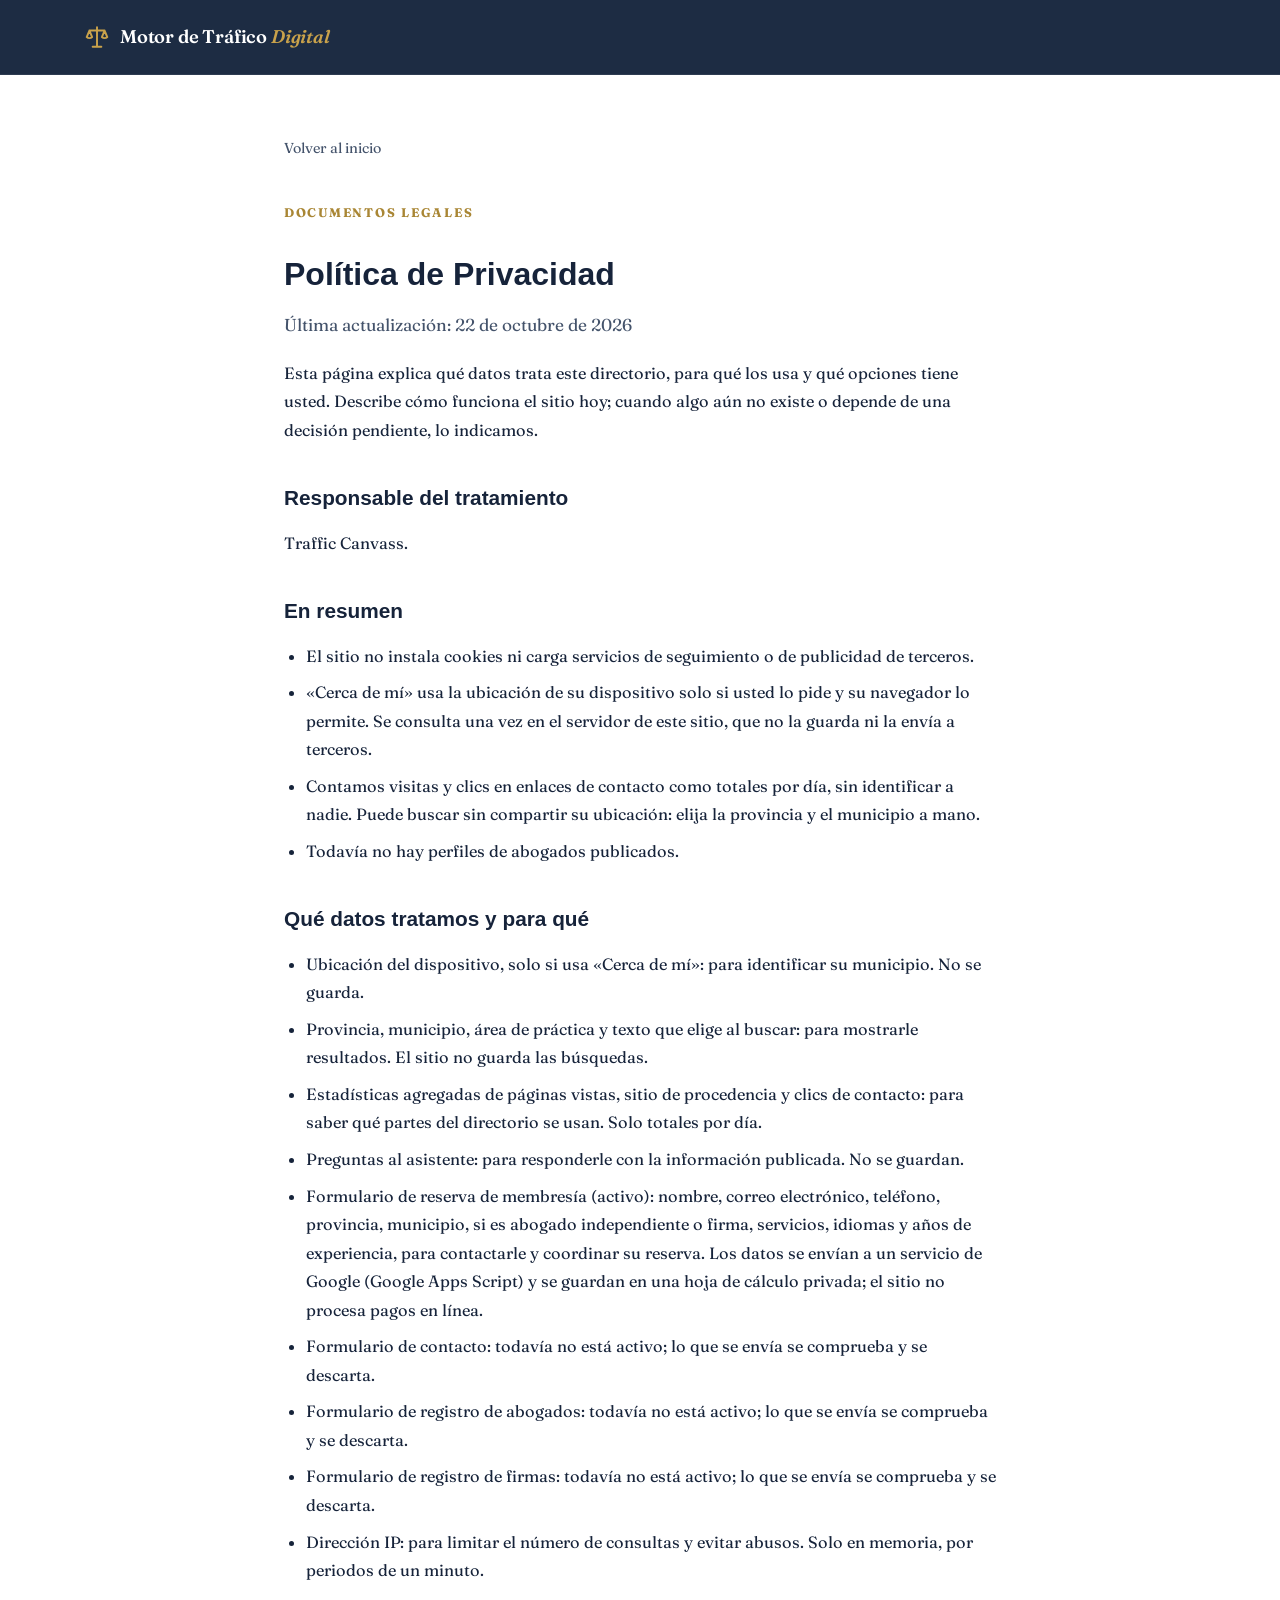
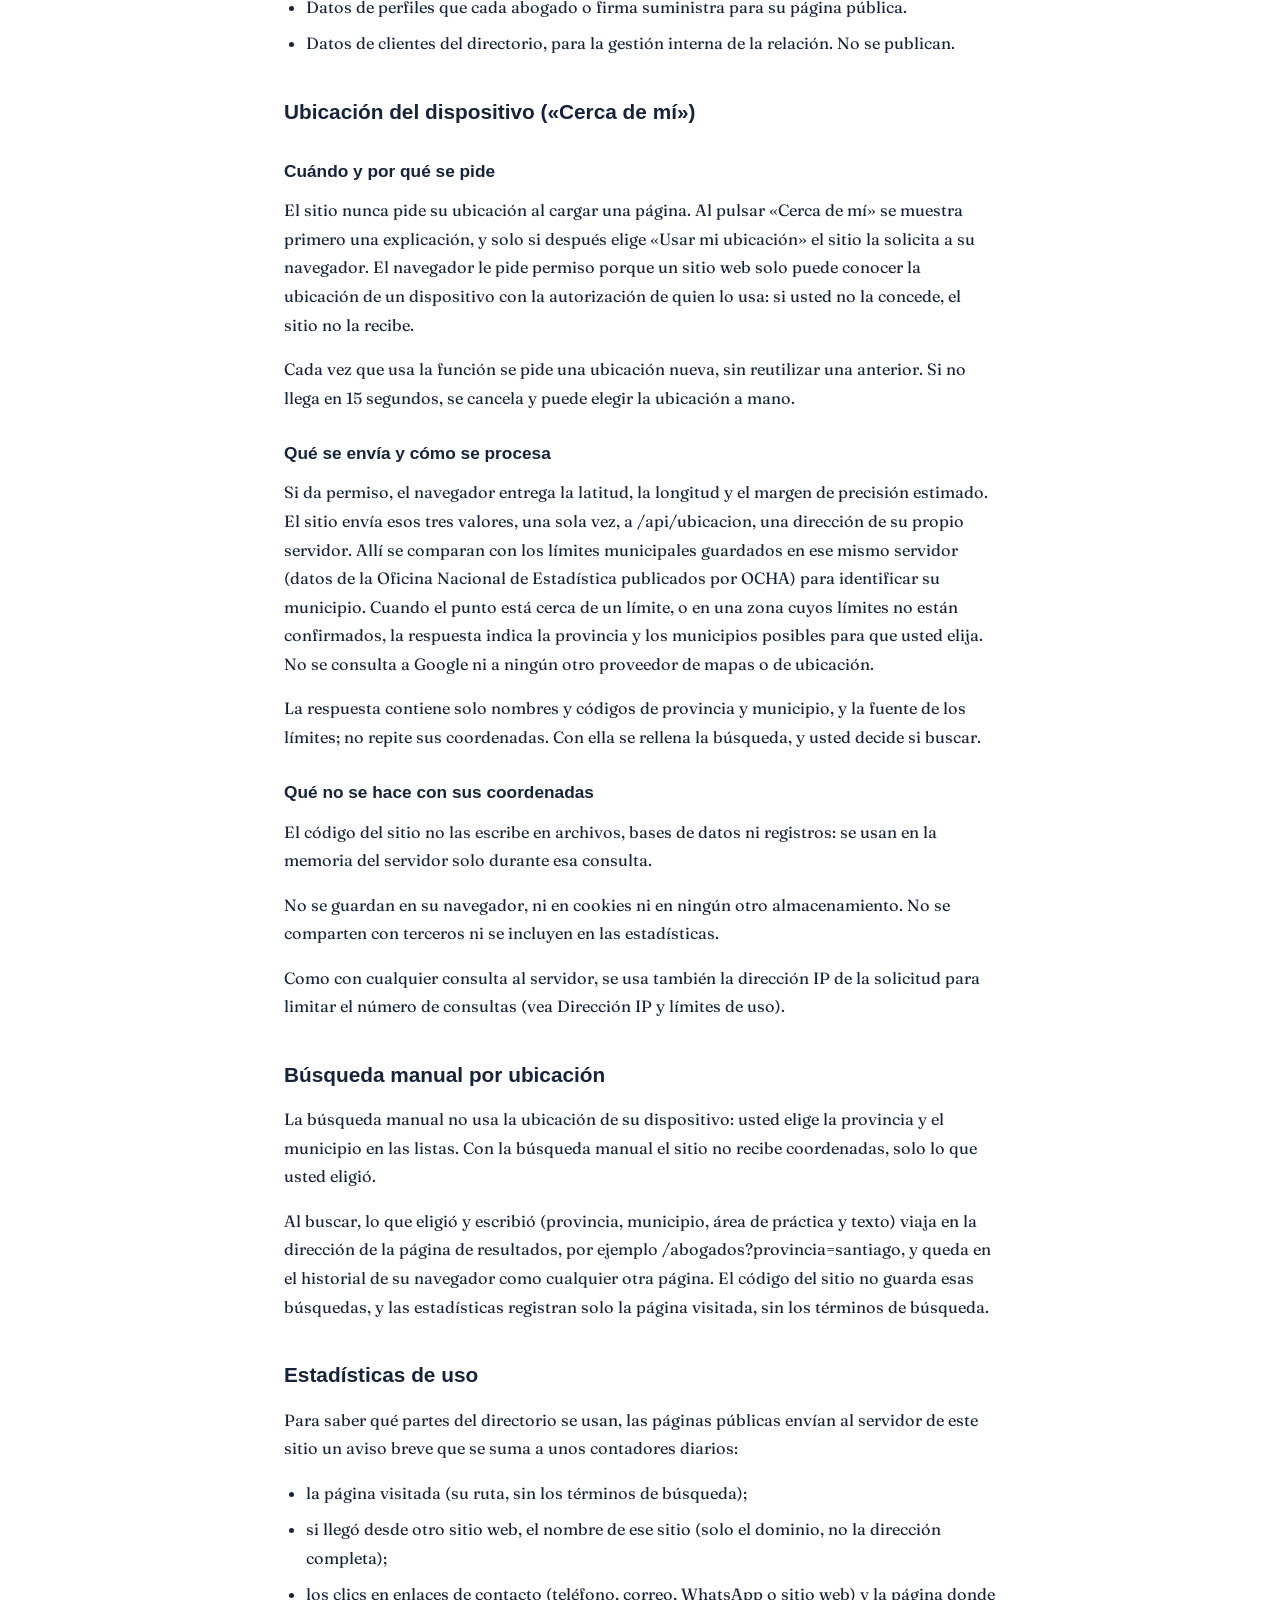
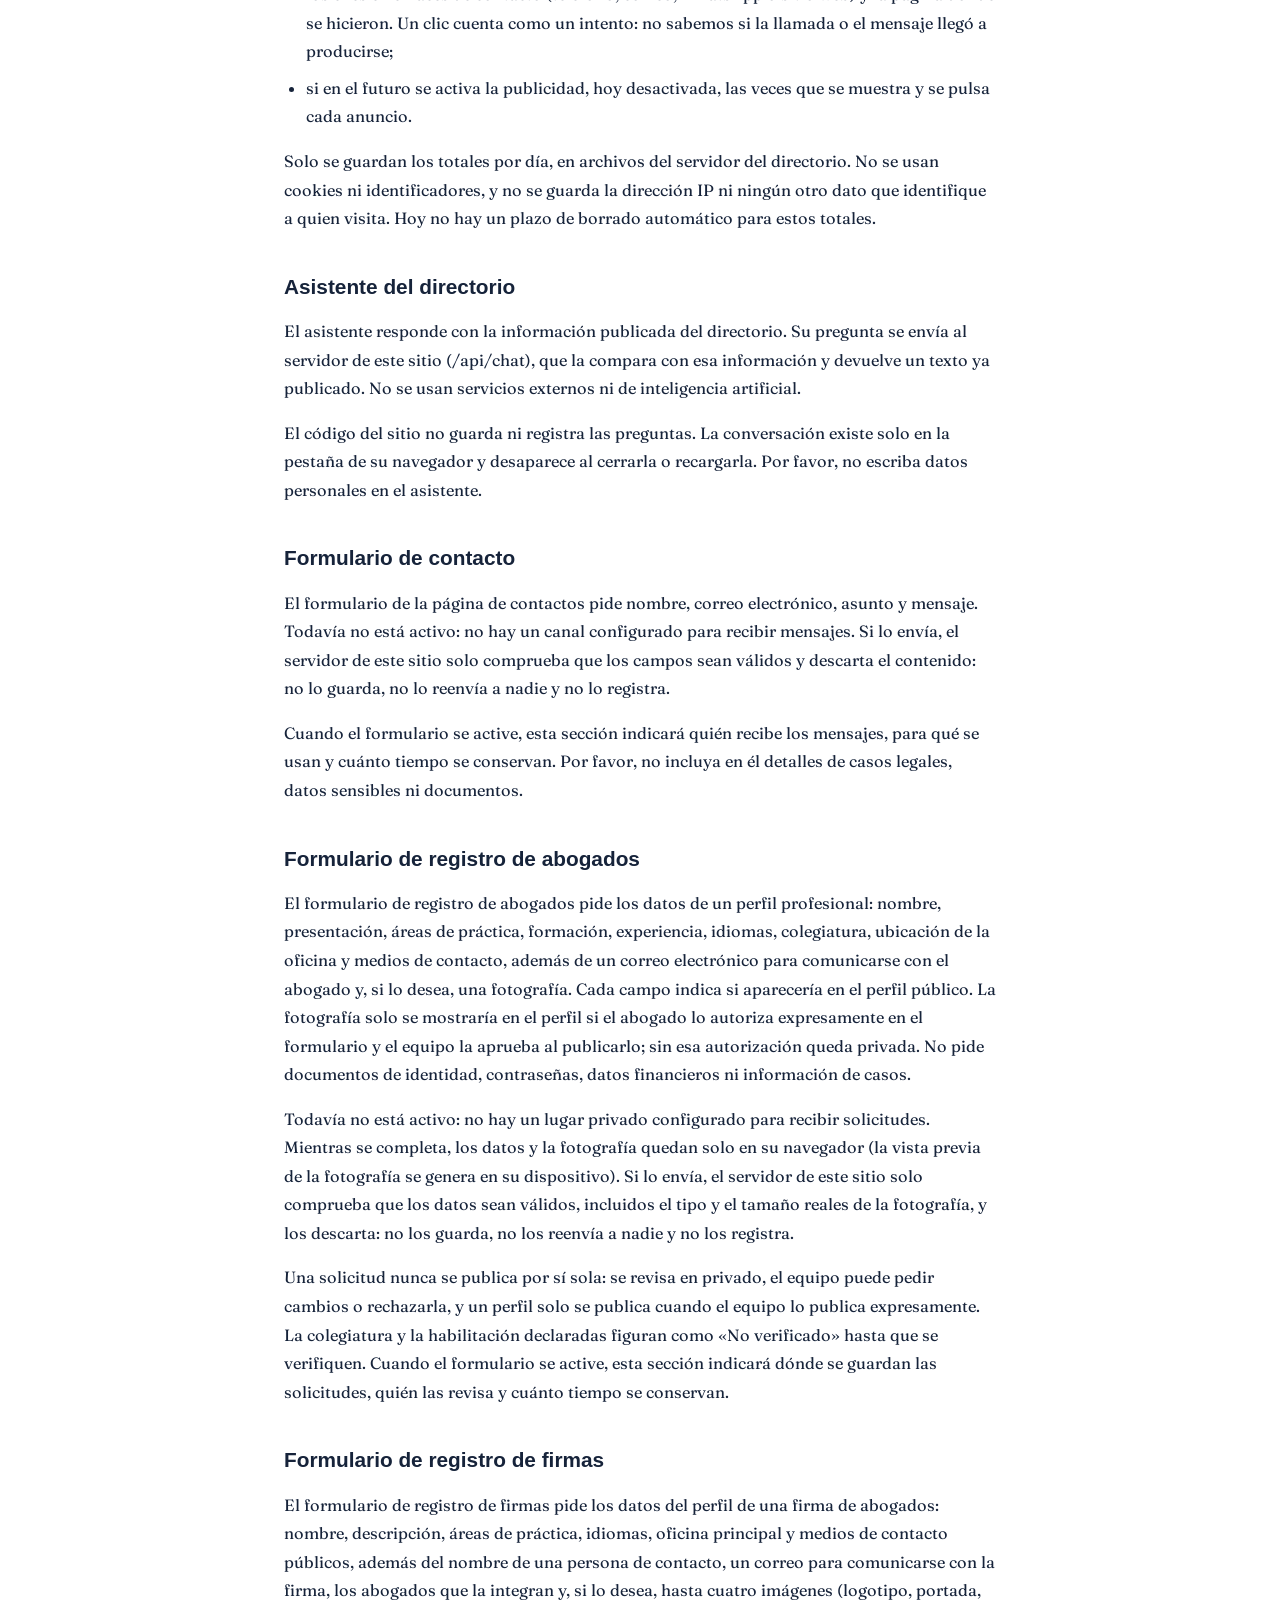
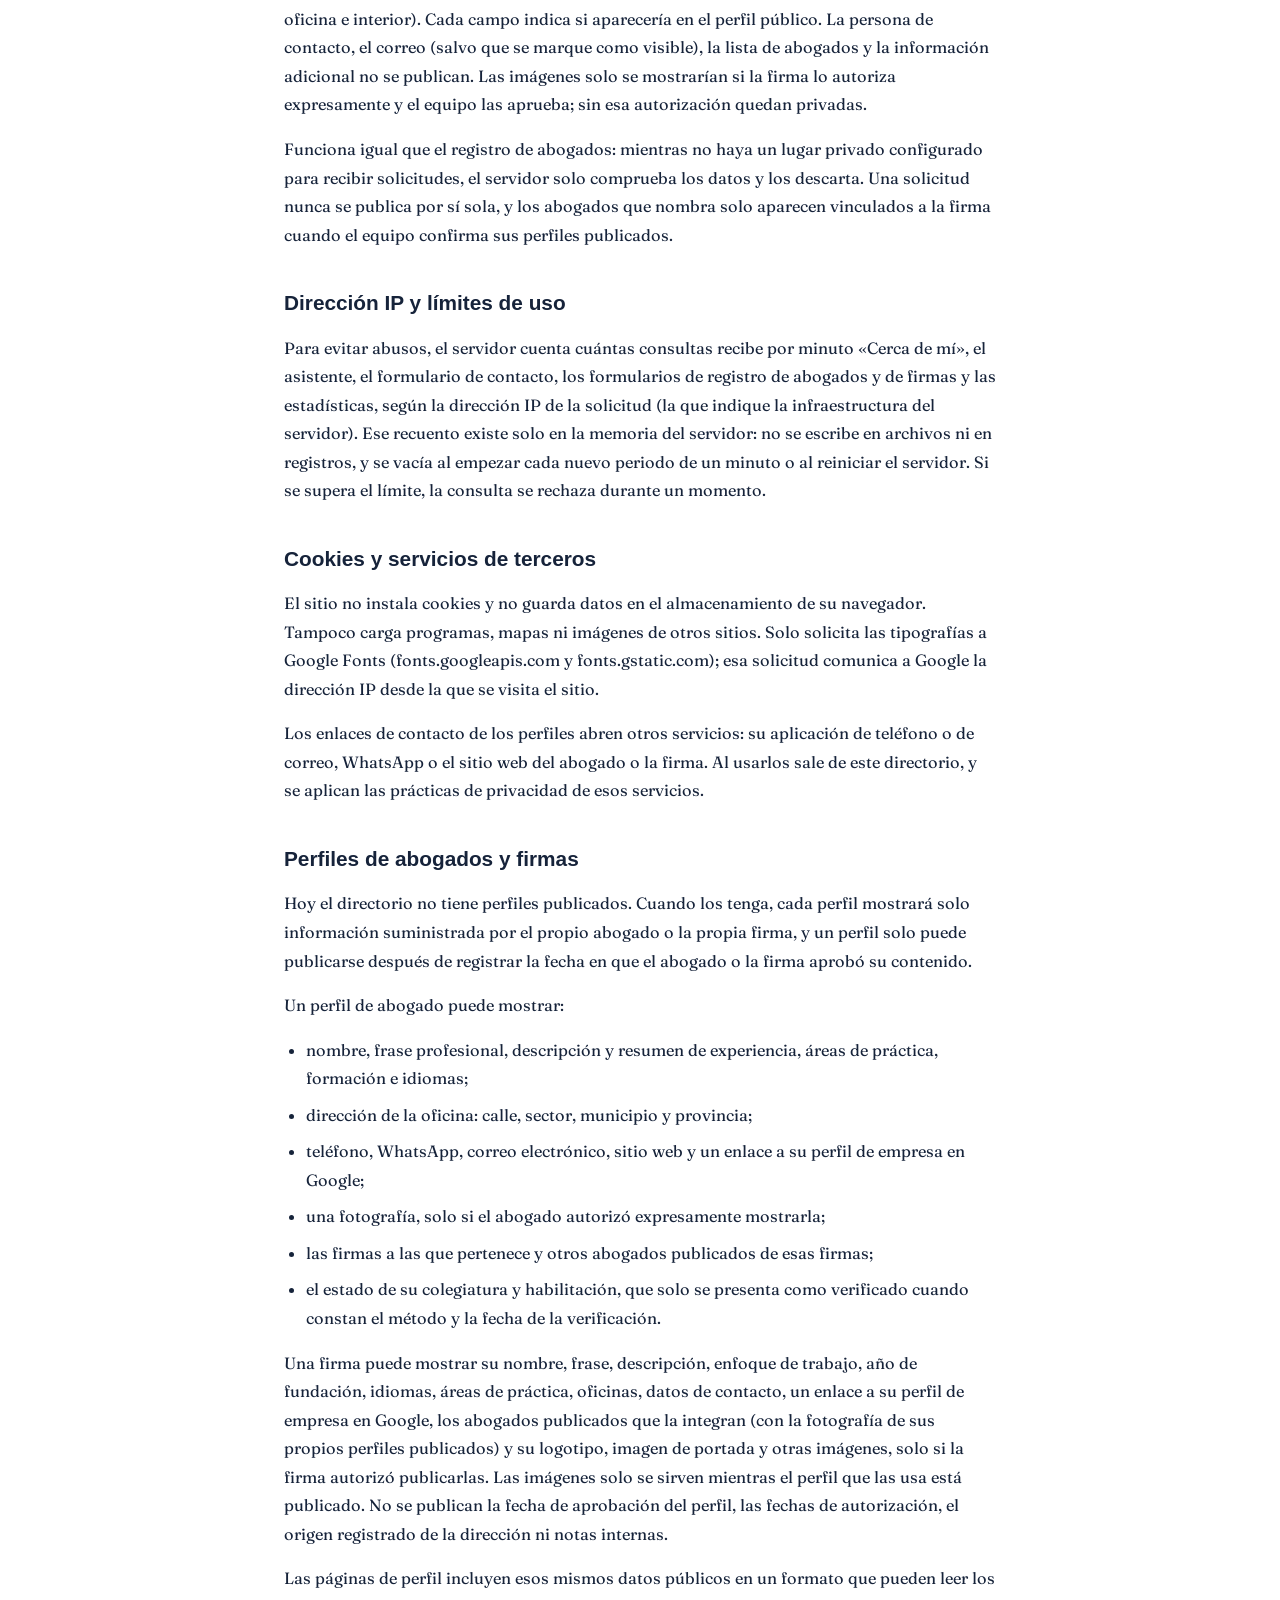
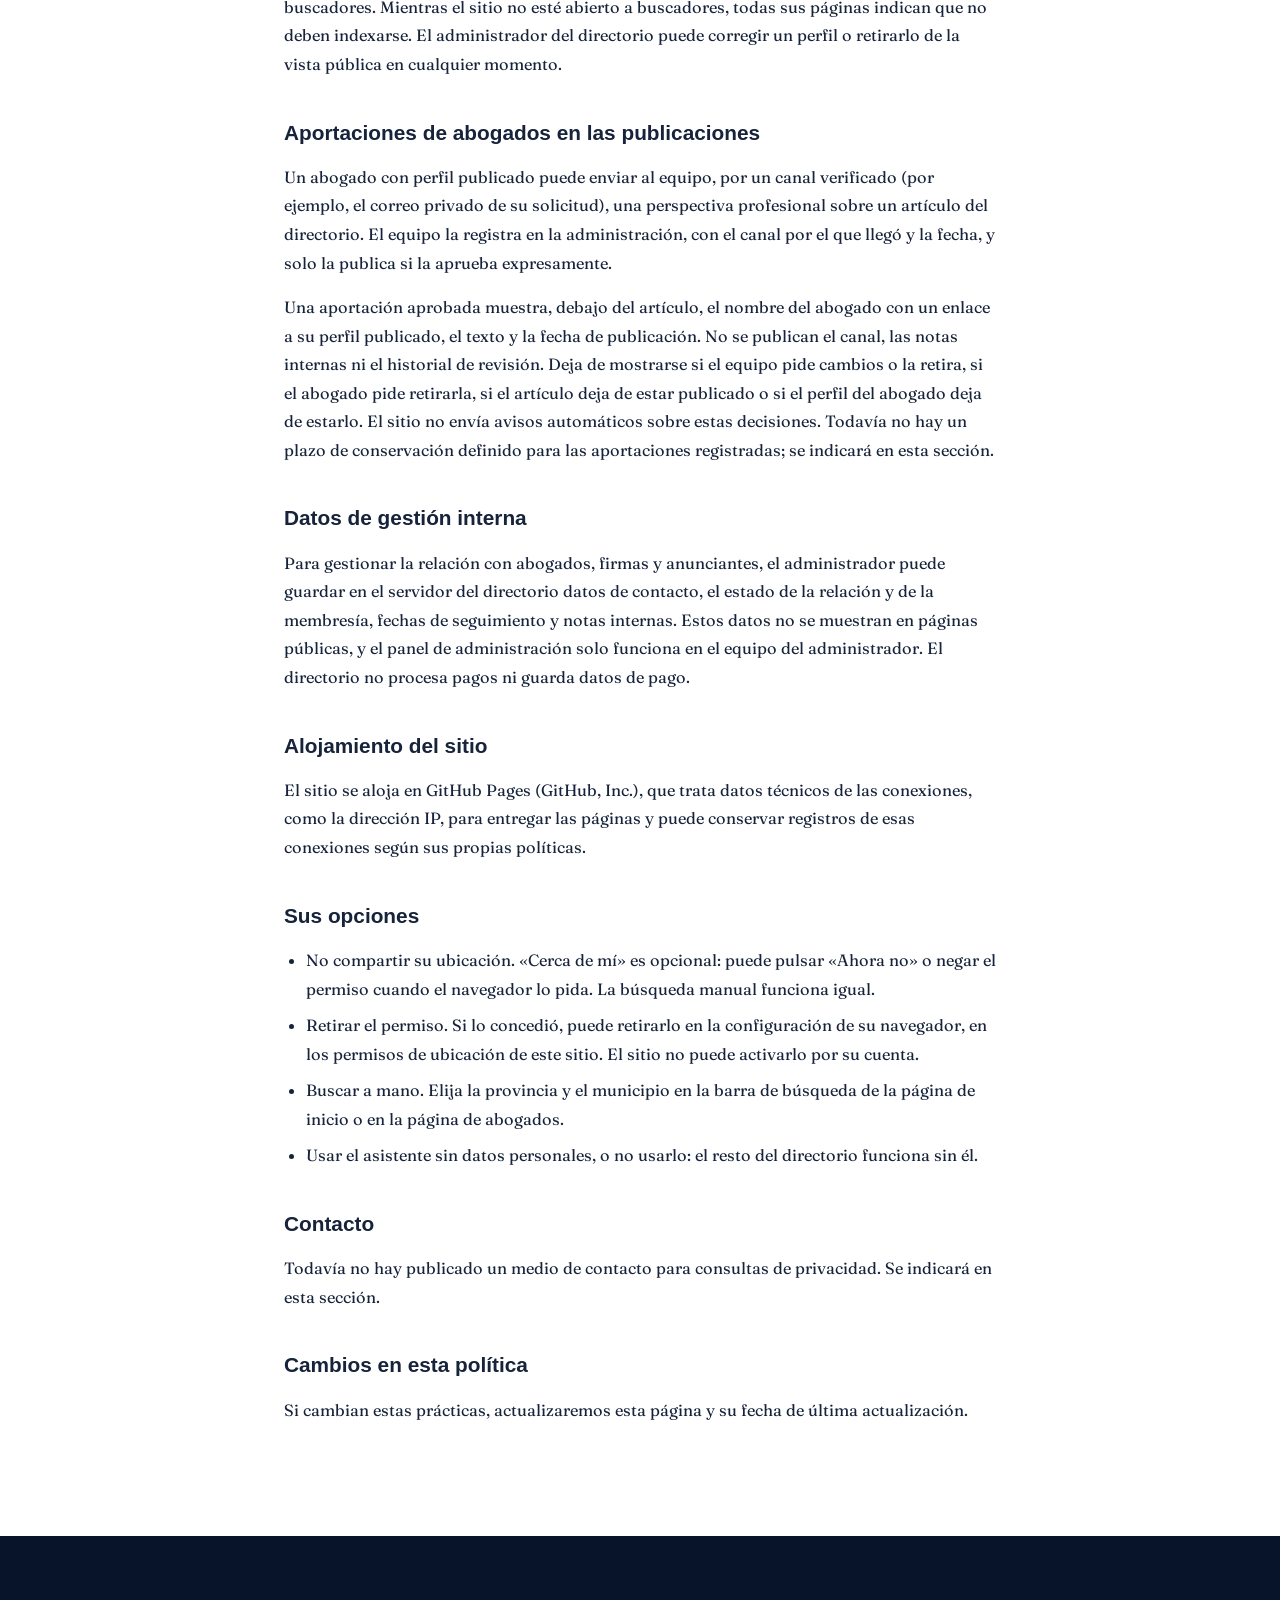
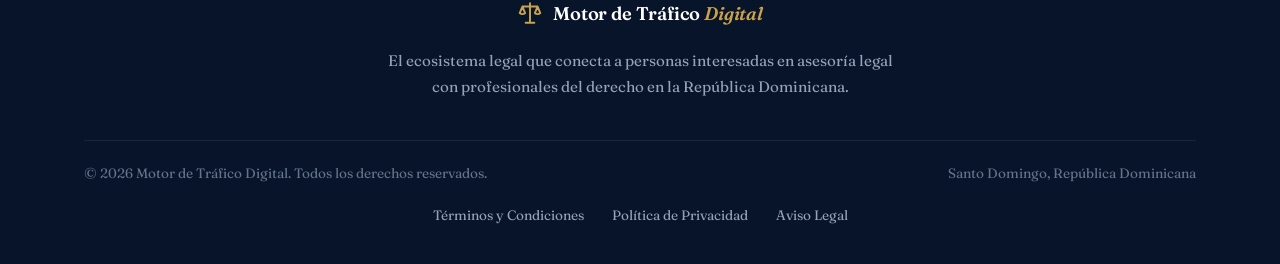
==== privacidad.html @ 6270f3a9 "Legal pages: full text of the three documents, with the claims that were false for this site correct" ====
<!doctype html>
<html lang="es">
  <head>
    <meta charset="UTF-8" />
    <meta name="viewport" content="width=device-width, initial-scale=1.0" />
    <meta
      name="description"
      content="Política de Privacidad del Directorio de Abogados, de la plataforma Motor de Tráfico Digital Legal: qué datos trata el sitio, para qué los usa y qué opciones tiene usted."
    />
    <link rel="preconnect" href="https://fonts.googleapis.com" />
    <link rel="preconnect" href="https://fonts.gstatic.com" crossorigin />
    <link
      href="https://fonts.googleapis.com/css2?family=Fraunces:ital,opsz,wght@0,9..144,400;0,9..144,500;0,9..144,600;0,9..144,700;1,9..144,400;1,9..144,700&family=Inter:wght@400;500;600;700;800&display=swap"
      rel="stylesheet"
    />
    <link rel="stylesheet" href="./assets/index-CUICVN3A.css" />
    <title>Política de Privacidad — Motor de Tráfico Digital</title>
  </head>
  <body>
    <header class="site-header">
      <div class="container header-inner">
        <a class="logo" href="./index.html">
          <svg
            viewBox="0 0 24 24"
            fill="none"
            stroke="currentColor"
            stroke-width="1.8"
            stroke-linecap="round"
            stroke-linejoin="round"
            class="logo-mark"
            aria-hidden="true"
          >
            <path d="M12 3v18M8 21h8M12 6H5m14 0h-7M5 6l-2.5 6a3.5 3.5 0 0 0 5 0L5 6Zm14 0-2.5 6a3.5 3.5 0 0 0 5 0L19 6Z" />
          </svg>
          <span>Motor de Tráfico <em>Digital</em></span>
        </a>
      </div>
    </header>

    <main class="legal-main">
      <div class="container legal-wrap">
        <a class="legal-back" href="./index.html">Volver al inicio</a>
        <p class="eyebrow">Documentos legales</p>
        <h1 class="legal-title">Política de Privacidad</h1>
        <p class="legal-lead">Última actualización: 22 de octubre de 2026</p>

        <div class="legal-body">
          <p>
            Esta página explica qué datos trata este directorio, para qué los usa y qué opciones
            tiene usted. Describe cómo funciona el sitio hoy; cuando algo aún no existe o depende de
            una decisión pendiente, lo indicamos.
          </p>

          <h2>Responsable del tratamiento</h2>
          <p>Traffic Canvass.</p>

          <h2>En resumen</h2>
          <ul>
            <li>
              El sitio no instala cookies ni carga servicios de seguimiento o de publicidad de
              terceros.
            </li>
            <li>
              «Cerca de mí» usa la ubicación de su dispositivo solo si usted lo pide y su navegador
              lo permite. Se consulta una vez en el servidor de este sitio, que no la guarda ni la
              envía a terceros.
            </li>
            <li>
              Contamos visitas y clics en enlaces de contacto como totales por día, sin identificar
              a nadie. Puede buscar sin compartir su ubicación: elija la provincia y el municipio a
              mano.
            </li>
            <li>Todavía no hay perfiles de abogados publicados.</li>
          </ul>

          <h2>Qué datos tratamos y para qué</h2>
          <ul>
            <li>
              Ubicación del dispositivo, solo si usa «Cerca de mí»: para identificar su municipio.
              No se guarda.
            </li>
            <li>
              Provincia, municipio, área de práctica y texto que elige al buscar: para mostrarle
              resultados. El sitio no guarda las búsquedas.
            </li>
            <li>
              Estadísticas agregadas de páginas vistas, sitio de procedencia y clics de contacto:
              para saber qué partes del directorio se usan. Solo totales por día.
            </li>
            <li>
              Preguntas al asistente: para responderle con la información publicada. No se guardan.
            </li>
            <li>
              Formulario de reserva de membresía (activo): nombre, correo electrónico, teléfono,
              provincia, municipio, si es abogado independiente o firma, servicios, idiomas y años
              de experiencia, para contactarle y coordinar su reserva. Los datos se envían a un
              servicio de Google (Google Apps Script) y se guardan en una hoja de cálculo privada;
              el sitio no procesa pagos en línea.
            </li>
            <li>
              Formulario de contacto: todavía no está activo; lo que se envía se comprueba y se
              descarta.
            </li>
            <li>
              Formulario de registro de abogados: todavía no está activo; lo que se envía se
              comprueba y se descarta.
            </li>
            <li>
              Formulario de registro de firmas: todavía no está activo; lo que se envía se comprueba
              y se descarta.
            </li>
            <li>
              Dirección IP: para limitar el número de consultas y evitar abusos. Solo en memoria, por
              periodos de un minuto.
            </li>
            <li>
              Datos de perfiles que cada abogado o firma suministra para su página pública.
            </li>
            <li>
              Datos de clientes del directorio, para la gestión interna de la relación. No se
              publican.
            </li>
          </ul>

          <h2>Ubicación del dispositivo («Cerca de mí»)</h2>
          <h3>Cuándo y por qué se pide</h3>
          <p>
            El sitio nunca pide su ubicación al cargar una página. Al pulsar «Cerca de mí» se muestra
            primero una explicación, y solo si después elige «Usar mi ubicación» el sitio la solicita
            a su navegador. El navegador le pide permiso porque un sitio web solo puede conocer la
            ubicación de un dispositivo con la autorización de quien lo usa: si usted no la concede,
            el sitio no la recibe.
          </p>
          <p>
            Cada vez que usa la función se pide una ubicación nueva, sin reutilizar una anterior. Si
            no llega en 15 segundos, se cancela y puede elegir la ubicación a mano.
          </p>
          <h3>Qué se envía y cómo se procesa</h3>
          <p>
            Si da permiso, el navegador entrega la latitud, la longitud y el margen de precisión
            estimado. El sitio envía esos tres valores, una sola vez, a /api/ubicacion, una dirección
            de su propio servidor. Allí se comparan con los límites municipales guardados en ese
            mismo servidor (datos de la Oficina Nacional de Estadística publicados por OCHA) para
            identificar su municipio. Cuando el punto está cerca de un límite, o en una zona cuyos
            límites no están confirmados, la respuesta indica la provincia y los municipios posibles
            para que usted elija. No se consulta a Google ni a ningún otro proveedor de mapas o de
            ubicación.
          </p>
          <p>
            La respuesta contiene solo nombres y códigos de provincia y municipio, y la fuente de los
            límites; no repite sus coordenadas. Con ella se rellena la búsqueda, y usted decide si
            buscar.
          </p>
          <h3>Qué no se hace con sus coordenadas</h3>
          <p>
            El código del sitio no las escribe en archivos, bases de datos ni registros: se usan en
            la memoria del servidor solo durante esa consulta.
          </p>
          <p>
            No se guardan en su navegador, ni en cookies ni en ningún otro almacenamiento. No se
            comparten con terceros ni se incluyen en las estadísticas.
          </p>
          <p>
            Como con cualquier consulta al servidor, se usa también la dirección IP de la solicitud
            para limitar el número de consultas (vea Dirección IP y límites de uso).
          </p>

          <h2>Búsqueda manual por ubicación</h2>
          <p>
            La búsqueda manual no usa la ubicación de su dispositivo: usted elige la provincia y el
            municipio en las listas. Con la búsqueda manual el sitio no recibe coordenadas, solo lo
            que usted eligió.
          </p>
          <p>
            Al buscar, lo que eligió y escribió (provincia, municipio, área de práctica y texto)
            viaja en la dirección de la página de resultados, por ejemplo
            /abogados?provincia=santiago, y queda en el historial de su navegador como cualquier otra
            página. El código del sitio no guarda esas búsquedas, y las estadísticas registran solo
            la página visitada, sin los términos de búsqueda.
          </p>

          <h2>Estadísticas de uso</h2>
          <p>
            Para saber qué partes del directorio se usan, las páginas públicas envían al servidor de
            este sitio un aviso breve que se suma a unos contadores diarios:
          </p>
          <ul>
            <li>la página visitada (su ruta, sin los términos de búsqueda);</li>
            <li>
              si llegó desde otro sitio web, el nombre de ese sitio (solo el dominio, no la
              dirección completa);
            </li>
            <li>
              los clics en enlaces de contacto (teléfono, correo, WhatsApp o sitio web) y la página
              donde se hicieron. Un clic cuenta como un intento: no sabemos si la llamada o el
              mensaje llegó a producirse;
            </li>
            <li>
              si en el futuro se activa la publicidad, hoy desactivada, las veces que se muestra y se
              pulsa cada anuncio.
            </li>
          </ul>
          <p>
            Solo se guardan los totales por día, en archivos del servidor del directorio. No se usan
            cookies ni identificadores, y no se guarda la dirección IP ni ningún otro dato que
            identifique a quien visita. Hoy no hay un plazo de borrado automático para estos totales.
          </p>

          <h2>Asistente del directorio</h2>
          <p>
            El asistente responde con la información publicada del directorio. Su pregunta se envía
            al servidor de este sitio (/api/chat), que la compara con esa información y devuelve un
            texto ya publicado. No se usan servicios externos ni de inteligencia artificial.
          </p>
          <p>
            El código del sitio no guarda ni registra las preguntas. La conversación existe solo en
            la pestaña de su navegador y desaparece al cerrarla o recargarla. Por favor, no escriba
            datos personales en el asistente.
          </p>

          <h2>Formulario de contacto</h2>
          <p>
            El formulario de la página de contactos pide nombre, correo electrónico, asunto y
            mensaje. Todavía no está activo: no hay un canal configurado para recibir mensajes. Si lo
            envía, el servidor de este sitio solo comprueba que los campos sean válidos y descarta el
            contenido: no lo guarda, no lo reenvía a nadie y no lo registra.
          </p>
          <p>
            Cuando el formulario se active, esta sección indicará quién recibe los mensajes, para qué
            se usan y cuánto tiempo se conservan. Por favor, no incluya en él detalles de casos
            legales, datos sensibles ni documentos.
          </p>

          <h2>Formulario de registro de abogados</h2>
          <p>
            El formulario de registro de abogados pide los datos de un perfil profesional: nombre,
            presentación, áreas de práctica, formación, experiencia, idiomas, colegiatura, ubicación
            de la oficina y medios de contacto, además de un correo electrónico para comunicarse con
            el abogado y, si lo desea, una fotografía. Cada campo indica si aparecería en el perfil
            público. La fotografía solo se mostraría en el perfil si el abogado lo autoriza
            expresamente en el formulario y el equipo la aprueba al publicarlo; sin esa autorización
            queda privada. No pide documentos de identidad, contraseñas, datos financieros ni
            información de casos.
          </p>
          <p>
            Todavía no está activo: no hay un lugar privado configurado para recibir solicitudes.
            Mientras se completa, los datos y la fotografía quedan solo en su navegador (la vista
            previa de la fotografía se genera en su dispositivo). Si lo envía, el servidor de este
            sitio solo comprueba que los datos sean válidos, incluidos el tipo y el tamaño reales de
            la fotografía, y los descarta: no los guarda, no los reenvía a nadie y no los registra.
          </p>
          <p>
            Una solicitud nunca se publica por sí sola: se revisa en privado, el equipo puede pedir
            cambios o rechazarla, y un perfil solo se publica cuando el equipo lo publica
            expresamente. La colegiatura y la habilitación declaradas figuran como «No verificado»
            hasta que se verifiquen. Cuando el formulario se active, esta sección indicará dónde se
            guardan las solicitudes, quién las revisa y cuánto tiempo se conservan.
          </p>

          <h2>Formulario de registro de firmas</h2>
          <p>
            El formulario de registro de firmas pide los datos del perfil de una firma de abogados:
            nombre, descripción, áreas de práctica, idiomas, oficina principal y medios de contacto
            públicos, además del nombre de una persona de contacto, un correo para comunicarse con la
            firma, los abogados que la integran y, si lo desea, hasta cuatro imágenes (logotipo,
            portada, oficina e interior). Cada campo indica si aparecería en el perfil público. La
            persona de contacto, el correo (salvo que se marque como visible), la lista de abogados y
            la información adicional no se publican. Las imágenes solo se mostrarían si la firma lo
            autoriza expresamente y el equipo las aprueba; sin esa autorización quedan privadas.
          </p>
          <p>
            Funciona igual que el registro de abogados: mientras no haya un lugar privado configurado
            para recibir solicitudes, el servidor solo comprueba los datos y los descarta. Una
            solicitud nunca se publica por sí sola, y los abogados que nombra solo aparecen
            vinculados a la firma cuando el equipo confirma sus perfiles publicados.
          </p>

          <h2>Dirección IP y límites de uso</h2>
          <p>
            Para evitar abusos, el servidor cuenta cuántas consultas recibe por minuto «Cerca de mí»,
            el asistente, el formulario de contacto, los formularios de registro de abogados y de
            firmas y las estadísticas, según la dirección IP de la solicitud (la que indique la
            infraestructura del servidor). Ese recuento existe solo en la memoria del servidor: no se
            escribe en archivos ni en registros, y se vacía al empezar cada nuevo periodo de un
            minuto o al reiniciar el servidor. Si se supera el límite, la consulta se rechaza durante
            un momento.
          </p>

          <h2>Cookies y servicios de terceros</h2>
          <p>
            El sitio no instala cookies y no guarda datos en el almacenamiento de su navegador.
            Tampoco carga programas, mapas ni imágenes de otros sitios. Solo solicita las tipografías
            a Google Fonts (fonts.googleapis.com y fonts.gstatic.com); esa solicitud comunica a
            Google la dirección IP desde la que se visita el sitio.
          </p>
          <p>
            Los enlaces de contacto de los perfiles abren otros servicios: su aplicación de teléfono
            o de correo, WhatsApp o el sitio web del abogado o la firma. Al usarlos sale de este
            directorio, y se aplican las prácticas de privacidad de esos servicios.
          </p>

          <h2>Perfiles de abogados y firmas</h2>
          <p>
            Hoy el directorio no tiene perfiles publicados. Cuando los tenga, cada perfil mostrará
            solo información suministrada por el propio abogado o la propia firma, y un perfil solo
            puede publicarse después de registrar la fecha en que el abogado o la firma aprobó su
            contenido.
          </p>
          <p>Un perfil de abogado puede mostrar:</p>
          <ul>
            <li>
              nombre, frase profesional, descripción y resumen de experiencia, áreas de práctica,
              formación e idiomas;
            </li>
            <li>dirección de la oficina: calle, sector, municipio y provincia;</li>
            <li>
              teléfono, WhatsApp, correo electrónico, sitio web y un enlace a su perfil de empresa en
              Google;
            </li>
            <li>una fotografía, solo si el abogado autorizó expresamente mostrarla;</li>
            <li>las firmas a las que pertenece y otros abogados publicados de esas firmas;</li>
            <li>
              el estado de su colegiatura y habilitación, que solo se presenta como verificado cuando
              constan el método y la fecha de la verificación.
            </li>
          </ul>
          <p>
            Una firma puede mostrar su nombre, frase, descripción, enfoque de trabajo, año de
            fundación, idiomas, áreas de práctica, oficinas, datos de contacto, un enlace a su perfil
            de empresa en Google, los abogados publicados que la integran (con la fotografía de sus
            propios perfiles publicados) y su logotipo, imagen de portada y otras imágenes, solo si
            la firma autorizó publicarlas. Las imágenes solo se sirven mientras el perfil que las usa
            está publicado. No se publican la fecha de aprobación del perfil, las fechas de
            autorización, el origen registrado de la dirección ni notas internas.
          </p>
          <p>
            Las páginas de perfil incluyen esos mismos datos públicos en un formato que pueden leer
            los buscadores. Mientras el sitio no esté abierto a buscadores, todas sus páginas indican
            que no deben indexarse. El administrador del directorio puede corregir un perfil o
            retirarlo de la vista pública en cualquier momento.
          </p>

          <h2>Aportaciones de abogados en las publicaciones</h2>
          <p>
            Un abogado con perfil publicado puede enviar al equipo, por un canal verificado (por
            ejemplo, el correo privado de su solicitud), una perspectiva profesional sobre un
            artículo del directorio. El equipo la registra en la administración, con el canal por el
            que llegó y la fecha, y solo la publica si la aprueba expresamente.
          </p>
          <p>
            Una aportación aprobada muestra, debajo del artículo, el nombre del abogado con un enlace
            a su perfil publicado, el texto y la fecha de publicación. No se publican el canal, las
            notas internas ni el historial de revisión. Deja de mostrarse si el equipo pide cambios o
            la retira, si el abogado pide retirarla, si el artículo deja de estar publicado o si el
            perfil del abogado deja de estarlo. El sitio no envía avisos automáticos sobre estas
            decisiones. Todavía no hay un plazo de conservación definido para las aportaciones
            registradas; se indicará en esta sección.
          </p>

          <h2>Datos de gestión interna</h2>
          <p>
            Para gestionar la relación con abogados, firmas y anunciantes, el administrador puede
            guardar en el servidor del directorio datos de contacto, el estado de la relación y de la
            membresía, fechas de seguimiento y notas internas. Estos datos no se muestran en páginas
            públicas, y el panel de administración solo funciona en el equipo del administrador. El
            directorio no procesa pagos ni guarda datos de pago.
          </p>

          <h2>Alojamiento del sitio</h2>
          <p>
            El sitio se aloja en GitHub Pages (GitHub, Inc.), que trata datos técnicos de las
            conexiones, como la dirección IP, para entregar las páginas y puede conservar registros
            de esas conexiones según sus propias políticas.
          </p>

          <h2>Sus opciones</h2>
          <ul>
            <li>
              No compartir su ubicación. «Cerca de mí» es opcional: puede pulsar «Ahora no» o negar
              el permiso cuando el navegador lo pida. La búsqueda manual funciona igual.
            </li>
            <li>
              Retirar el permiso. Si lo concedió, puede retirarlo en la configuración de su navegador,
              en los permisos de ubicación de este sitio. El sitio no puede activarlo por su cuenta.
            </li>
            <li>
              Buscar a mano. Elija la provincia y el municipio en la barra de búsqueda de la página de
              inicio o en la página de abogados.
            </li>
            <li>
              Usar el asistente sin datos personales, o no usarlo: el resto del directorio funciona
              sin él.
            </li>
          </ul>

          <h2>Contacto</h2>
          <p>
            Todavía no hay publicado un medio de contacto para consultas de privacidad. Se indicará
            en esta sección.
          </p>

          <h2>Cambios en esta política</h2>
          <p>
            Si cambian estas prácticas, actualizaremos esta página y su fecha de última
            actualización.
          </p>
        </div>
      </div>
    </main>

    <footer class="site-footer">
      <div class="container footer-inner">
        <a class="logo logo-light" href="./index.html">
          <svg
            viewBox="0 0 24 24"
            fill="none"
            stroke="currentColor"
            stroke-width="1.8"
            stroke-linecap="round"
            stroke-linejoin="round"
            class="logo-mark"
            aria-hidden="true"
          >
            <path d="M12 3v18M8 21h8M12 6H5m14 0h-7M5 6l-2.5 6a3.5 3.5 0 0 0 5 0L5 6Zm14 0-2.5 6a3.5 3.5 0 0 0 5 0L19 6Z" />
          </svg>
          <span>Motor de Tráfico <em>Digital</em></span>
        </a>
        <p class="footer-copy">
          El ecosistema legal que conecta a personas interesadas en asesoría legal con
          profesionales del derecho en la República&nbsp;Dominicana.
        </p>
        <div class="footer-bottom">
          <span>© 2026 Motor de Tráfico Digital. Todos los derechos reservados.</span>
          <span>Santo Domingo, República Dominicana</span>
        </div>
        <nav class="footer-legal" aria-label="Documentos legales">
          <a href="./terminos.html">Términos y Condiciones</a>
          <a href="./privacidad.html">Política de Privacidad</a>
          <a href="./aviso-legal.html">Aviso Legal</a>
        </nav>
      </div>
    </footer>
  </body>
</html>
---- assets/index-CUICVN3A.css ----
:root{--navy: #0a1b33;--navy-2: #0f2747;--navy-3: #16345c;--gold: #c9a24b;--gold-dark: #a98634;--gold-soft: #f3e7c9;--cream: #faf7f1;--ink: #16233a;--slate: #44536b;--muted: #6b7a92;--line: #e5e1d8;--white: #ffffff;--danger: #c0392b;--radius: 14px;--shadow-sm: 0 1px 3px rgba(10, 27, 51, .08);--shadow-md: 0 10px 30px rgba(10, 27, 51, .12);--shadow-lg: 0 24px 60px rgba(10, 27, 51, .28);--font-body: "Inter", system-ui, sans-serif;--font-head: "Fraunces", Georgia, serif}*{box-sizing:border-box}body{margin:0;font-family:var(--font-body);color:var(--ink);background:var(--white);-webkit-font-smoothing:antialiased}img{display:block;max-width:100%}a{color:inherit;text-decoration:none}.container{max-width:1160px;margin:0 auto;padding:0 24px}.w-4{width:1rem;height:1rem}.w-5{width:1.25rem;height:1.25rem}.w-6{width:1.5rem;height:1.5rem}.w-7{width:1.75rem;height:1.75rem}.h-4{width:1rem;height:1rem}.h-5{width:1.25rem;height:1.25rem}.h-6{width:1.5rem;height:1.5rem}.h-7{width:1.75rem;height:1.75rem}.btn{display:inline-flex;align-items:center;justify-content:center;gap:8px;font-weight:700;font-size:.95rem;padding:13px 26px;border-radius:12px;border:none;cursor:pointer;transition:transform .15s ease,box-shadow .15s ease,background .15s ease,color .15s;white-space:nowrap;font-family:var(--font-body)}.btn-lg{padding:16px 32px;font-size:1.02rem}.btn-block{width:100%}.btn-gold{background:linear-gradient(135deg,#d9b35c 0%,var(--gold) 45%,var(--gold-dark) 100%);color:var(--navy);box-shadow:0 8px 20px #c9a24b66}.btn-gold:hover{transform:translateY(-2px);box-shadow:0 12px 28px #c9a24b8c}.btn-outline-light{background:transparent;color:#fff;border:1.5px solid rgba(255,255,255,.45)}.btn-outline-light:hover{border-color:#fff;background:#ffffff14}.btn-ghost-light{background:transparent;color:var(--gold-dark);border:1.5px solid var(--gold)}.btn-ghost-light:hover{background:#c9a24b1f}.site-header{position:sticky;top:0;z-index:50;background:#0a1b33eb;-webkit-backdrop-filter:blur(12px);backdrop-filter:blur(12px);border-bottom:1px solid rgba(255,255,255,.08)}.header-inner{display:flex;align-items:center;gap:32px;height:74px}.logo{display:inline-flex;align-items:center;gap:10px;font-family:var(--font-head);font-weight:600;font-size:1.15rem;letter-spacing:-.01em;color:#fff;line-height:1.15}.logo em{font-style:italic;color:var(--gold)}.logo-mark{width:26px;height:26px;color:var(--gold);flex-shrink:0}.main-nav{display:flex;gap:26px;margin-left:auto}.main-nav a{font-weight:500;font-size:.95rem;color:#ffffffbf;transition:color .15s}.main-nav a:hover{color:var(--gold)}.hero{position:relative;background:radial-gradient(ellipse 80% 60% at 70% 10%,rgba(201,162,75,.16),transparent 60%),linear-gradient(160deg,var(--navy) 0%,var(--navy-2) 55%,var(--navy-3) 100%);color:#fff;overflow:hidden}.hero-glow{position:absolute;top:0;right:0;bottom:0;left:0;background-image:linear-gradient(rgba(255,255,255,.035) 1px,transparent 1px),linear-gradient(90deg,rgba(255,255,255,.035) 1px,transparent 1px);background-size:56px 56px;mask-image:radial-gradient(ellipse 70% 70% at 50% 30%,#000 30%,transparent 75%);-webkit-mask-image:radial-gradient(ellipse 70% 70% at 50% 30%,#000 30%,transparent 75%);pointer-events:none}.hero-content{position:relative;padding:110px 24px 120px;max-width:900px;margin:0 auto;text-align:center}.hero-eyebrow{display:inline-flex;align-items:center;gap:10px;font-size:.82rem;font-weight:600;letter-spacing:.1em;text-transform:uppercase;padding:9px 18px;border-radius:999px;background:#c9a24b1f;border:1px solid rgba(201,162,75,.4);color:var(--gold-soft);margin-bottom:30px}.pulse-dot{width:8px;height:8px;border-radius:50%;background:var(--gold);box-shadow:0 0 #c9a24b99;animation:pulse 2s infinite}@keyframes pulse{0%{box-shadow:0 0 #c9a24b8c}70%{box-shadow:0 0 0 10px #c9a24b00}to{box-shadow:0 0 #c9a24b00}}.hero h1{font-family:Helvetica Neue,Helvetica,Arial,sans-serif;font-size:clamp(1.7rem,3.4vw,2.7rem);font-weight:700;line-height:1.18;letter-spacing:.01em;margin:0 0 22px}.hero h1 em,.section-head h2 em{font-style:italic;color:var(--gold)}.hero-lead{font-size:1.25rem;line-height:1.7;color:#ffffffc7;margin:0 auto 38px;max-width:720px}.hero-actions{display:flex;justify-content:center;flex-wrap:wrap;gap:14px;margin-bottom:34px}.hero-points{display:flex;justify-content:center;flex-wrap:wrap;gap:10px 26px;font-size:.92rem;color:#ffffffb8}.hero-points span{display:inline-flex;align-items:center;gap:8px}.hero-points .w-4{color:var(--gold)}.stats-band{background:#07142a;color:#fff;padding:52px 0;border-top:1px solid rgba(201,162,75,.25)}.stats-grid{display:grid;grid-template-columns:repeat(4,1fr);gap:32px;text-align:center}.stat strong{display:block;font-family:var(--font-head);font-size:2.1rem;font-weight:700;color:var(--gold);margin-bottom:8px}.stat span{color:#ffffffa6;font-size:.9rem;line-height:1.5;display:block;max-width:230px;margin:0 auto}.section{padding:96px 0}.section-cream{background:var(--cream)}.section-navy{background:radial-gradient(ellipse 60% 50% at 85% 20%,rgba(201,162,75,.12),transparent 60%),linear-gradient(160deg,var(--navy) 0%,var(--navy-2) 100%);color:#fff}.section-head{text-align:center;max-width:680px;margin:0 auto 56px}.eyebrow{display:inline-block;font-size:.78rem;font-weight:700;letter-spacing:.14em;text-transform:uppercase;color:var(--gold-dark);margin-bottom:14px}.eyebrow-light{color:var(--gold)}.section-head h2{font-family:var(--font-head);font-size:clamp(1.8rem,3.6vw,2.5rem);font-weight:600;letter-spacing:-.015em;margin:0 0 14px}.section-head p{color:var(--muted);font-size:1.05rem;line-height:1.65;margin:0}.pillar-grid{display:grid;grid-template-columns:repeat(3,1fr);gap:26px}.pillar-card{background:#fff;border:1px solid var(--line);border-radius:var(--radius);padding:36px 30px;transition:transform .2s ease,box-shadow .2s ease,border-color .2s}.pillar-card:hover{transform:translateY(-4px);box-shadow:var(--shadow-md);border-color:#c9a24b80}.pillar-icon{display:grid;place-items:center;width:52px;height:52px;border-radius:14px;background:linear-gradient(135deg,var(--navy) 0%,var(--navy-3) 100%);color:var(--gold);margin-bottom:20px}.pillar-card h3{font-family:var(--font-head);font-size:1.3rem;font-weight:600;margin:0 0 10px}.pillar-card p{color:var(--slate);line-height:1.65;margin:0;font-size:.97rem}.statement{background:radial-gradient(ellipse 55% 70% at 15% 20%,rgba(201,162,75,.1),transparent 60%),var(--navy);color:#fff;padding:100px 0;text-align:center;position:relative;overflow:hidden}.statement-no{font-size:1.15rem;font-weight:600;letter-spacing:.08em;text-transform:uppercase;color:#ffffff8c;text-decoration:line-through;text-decoration-color:var(--gold);text-decoration-thickness:2px;margin:0 0 18px}.statement h2{font-family:var(--font-head);font-size:clamp(2rem,4.6vw,3.1rem);font-weight:600;letter-spacing:-.015em;line-height:1.18;max-width:820px;margin:0 auto 22px}.statement h2 em{font-style:italic;color:var(--gold)}.statement-text{color:#ffffffbf;font-size:1.08rem;line-height:1.7;max-width:680px;margin:0 auto 32px}.statement-tags{display:flex;justify-content:center;flex-wrap:wrap;gap:12px}.tag-gold{display:inline-block;font-weight:600;font-size:.95rem;color:var(--navy);background:linear-gradient(135deg,#e0c06d,var(--gold));padding:10px 22px;border-radius:999px;box-shadow:0 6px 16px #c9a24b59}.benefit-grid{display:grid;grid-template-columns:repeat(2,1fr);gap:22px}.benefit-card{display:flex;gap:18px;background:#fff;border:1px solid var(--line);border-radius:var(--radius);padding:28px;transition:transform .2s ease,box-shadow .2s ease}.benefit-card:hover{transform:translateY(-3px);box-shadow:var(--shadow-md)}.benefit-icon{display:grid;place-items:center;width:46px;height:46px;border-radius:50%;background:var(--gold-soft);color:var(--gold-dark);flex-shrink:0}.benefit-card h3{font-family:var(--font-head);font-size:1.15rem;font-weight:600;margin:2px 0 8px}.benefit-card p{color:var(--slate);line-height:1.6;margin:0;font-size:.95rem}.steps-grid{display:grid;grid-template-columns:repeat(3,1fr);gap:26px}.step-card{position:relative;background:var(--cream);border:1px solid var(--line);border-radius:var(--radius);padding:36px 30px;overflow:hidden}.step-card:after{content:"";position:absolute;top:0;left:0;width:100%;height:4px;background:linear-gradient(90deg,var(--gold),var(--gold-soft))}.step-num{font-family:var(--font-head);font-size:2.6rem;font-weight:700;color:#c9a24b73}.step-card h3{font-family:var(--font-head);font-size:1.3rem;font-weight:600;margin:8px 0 10px}.step-card p{color:var(--slate);line-height:1.65;margin:0;font-size:.97rem}.reserve-grid{display:grid;grid-template-columns:1fr 1fr;gap:64px;align-items:center}.reserve-copy h2{font-family:var(--font-head);font-size:clamp(1.8rem,3.4vw,2.4rem);font-weight:600;letter-spacing:-.015em;margin:0 0 16px}.reserve-copy h2 em{font-style:italic;color:var(--gold)}.reserve-copy>p{color:#ffffffbf;line-height:1.7;margin:0 0 28px}.reserve-list-title{font-family:var(--font-head);font-size:1.15rem;font-weight:600;color:var(--gold);margin:0 0 16px}.reserve-list{list-style:none;padding:0;margin:0 0 24px;display:grid;gap:14px}.reserve-list li{display:flex;align-items:flex-start;gap:12px;color:#ffffffd9;font-size:.98rem;line-height:1.55}.reserve-list li strong{color:#fff}.reserve-punch{font-size:1.05rem;line-height:1.6;color:#ffffffe6;border-left:3px solid var(--gold);padding-left:16px;margin:0 0 24px}.reserve-punch strong{color:var(--gold)}.reserve-list .w-4{color:var(--gold);flex-shrink:0}.reserve-trust{display:flex;align-items:center;gap:10px;font-size:.88rem;color:#ffffff8c}.reserve-trust .w-4{color:var(--gold);flex-shrink:0}.reserve-card{background:#fff;color:var(--ink);border-radius:18px;padding:38px 36px;box-shadow:var(--shadow-lg);border-top:5px solid var(--gold)}.reserve-form h3{font-family:var(--font-head);font-size:1.45rem;font-weight:600;text-transform:uppercase;text-align:center;letter-spacing:.05em;margin:0 0 18px}.price-tag{display:flex;flex-direction:column;align-items:center;text-align:center;gap:4px;background:var(--cream);border:1px dashed var(--gold);border-radius:12px;padding:14px 18px;margin-bottom:22px}.price-amount{font-family:var(--font-head);font-size:1.8rem;font-weight:700;color:var(--gold-dark)}.price-note{font-size:.8rem;font-weight:600;letter-spacing:.08em;text-transform:uppercase;color:var(--muted)}.services-fieldset{border:none;padding:0;margin:0 0 18px}.services-fieldset legend{display:flex;flex-direction:column;align-items:center;text-align:center;gap:4px;width:100%;padding:0;margin-bottom:10px}.services-title{font-size:.88rem;font-weight:700;letter-spacing:.08em;text-transform:uppercase;color:var(--slate)}.services-hint{font-size:.75rem;font-weight:600;letter-spacing:.06em;text-transform:uppercase;color:var(--gold-dark)}.services-grid{display:grid;grid-template-columns:repeat(2,1fr);gap:8px;max-height:216px;overflow-y:auto;padding:10px;border:1.5px solid var(--line);border-radius:12px;background:var(--cream);scrollbar-width:thin;scrollbar-color:var(--gold) transparent}.services-grid::-webkit-scrollbar{width:6px}.services-grid::-webkit-scrollbar-thumb{background:var(--gold);border-radius:6px}.service-chip{display:flex;align-items:center;gap:8px;font-size:.84rem;font-weight:500;line-height:1.3;color:var(--slate);background:#fff;border:1.5px solid var(--line);border-radius:999px;padding:8px 12px;cursor:pointer;-webkit-user-select:none;user-select:none;transition:border-color .15s,background .15s,color .15s}.service-chip:hover{border-color:var(--gold)}.service-chip input{position:absolute;opacity:0;pointer-events:none}.service-chip.selected{background:linear-gradient(135deg,#d9b35c,var(--gold));border-color:var(--gold-dark);color:var(--navy);font-weight:600}.profile-fieldset{border:none;padding:0;margin:0 0 18px}.profile-fieldset legend{font-size:.88rem;font-weight:700;letter-spacing:.08em;text-transform:uppercase;text-align:center;color:var(--slate);padding:0;margin-bottom:10px}.profile-options{display:grid;grid-template-columns:1fr 1fr;gap:8px}.profile-options .service-chip{justify-content:center;padding:11px 12px}.reserve-form label{display:block;font-size:.88rem;font-weight:600;color:var(--slate);margin-bottom:16px}.reserve-form input,.reserve-form select{display:block;width:100%;margin-top:7px;font:inherit;font-size:.98rem;color:var(--ink);padding:13px 15px;border:1.5px solid var(--line);border-radius:10px;background:#fff;outline:none;transition:border-color .15s,box-shadow .15s;-webkit-appearance:none;-moz-appearance:none;appearance:none}.reserve-form select{background-image:url("data:image/svg+xml,%3Csvg xmlns='http://www.w3.org/2000/svg' width='16' height='16' viewBox='0 0 24 24' fill='none' stroke='%236b7a92' stroke-width='2' stroke-linecap='round' stroke-linejoin='round'%3E%3Cpath d='m6 9 6 6 6-6'/%3E%3C/svg%3E");background-repeat:no-repeat;background-position:right 14px center}.reserve-form input:focus,.reserve-form select:focus{border-color:var(--gold);box-shadow:0 0 0 3px #c9a24b33}.reserve-form input::placeholder{color:#a8b2c2}.field-error{display:block;margin-top:6px;font-size:.8rem;font-weight:500;color:var(--danger)}.form-fineprint{font-size:.8rem;color:var(--muted);line-height:1.55;margin:14px 0 0;text-align:center}.reserve-success{text-align:center;padding:20px 6px}.success-icon{display:inline-grid;place-items:center;width:68px;height:68px;border-radius:50%;background:#c9a24b26;color:var(--gold-dark);margin-bottom:20px}.reserve-success h3{font-family:var(--font-head);font-size:1.5rem;font-weight:600;margin:0 0 12px}.reserve-success p{color:var(--slate);line-height:1.65;margin:0 0 24px}.faq-container{max-width:800px}.faq-list{display:grid;gap:12px}.faq-item{background:#fff;border:1px solid var(--line);border-radius:12px;overflow:hidden;transition:border-color .2s,box-shadow .2s}.faq-item.open{border-color:#c9a24b99;box-shadow:var(--shadow-sm)}.faq-item button{display:flex;align-items:center;justify-content:space-between;gap:16px;width:100%;background:none;border:none;cursor:pointer;font:inherit;font-weight:600;font-size:1rem;color:var(--ink);text-align:left;padding:20px 24px}.faq-item button .w-5{color:var(--gold-dark);flex-shrink:0;transition:transform .2s}.faq-item.open button .w-5{transform:rotate(180deg)}.faq-item p{margin:0;padding:0 24px 22px;color:var(--slate);line-height:1.7;font-size:.96rem}.final-cta{text-align:center;max-width:720px;margin:0 auto}.final-cta h2{font-family:var(--font-head);font-size:clamp(1.8rem,3.6vw,2.4rem);font-weight:600;margin:0 0 14px}.final-cta p{color:var(--slate);font-size:1.05rem;line-height:1.65;margin:0 0 30px}.site-footer{background:#07142a;color:#94a3b8;padding:64px 0 0}.footer-inner{text-align:center;padding-bottom:40px}.footer-copy{max-width:520px;margin:18px auto 0;line-height:1.7;font-size:.95rem}.footer-bottom{display:flex;justify-content:space-between;flex-wrap:wrap;gap:10px;margin-top:40px;padding-top:24px;border-top:1px solid rgba(255,255,255,.08);font-size:.85rem;color:#64748b}@media(max-width:1024px){.pillar-grid,.steps-grid{grid-template-columns:1fr 1fr}.main-nav{display:none}}@media(max-width:880px){.reserve-grid{grid-template-columns:1fr;gap:44px}.benefit-grid{grid-template-columns:1fr}.stats-grid{grid-template-columns:1fr 1fr;gap:36px 20px}}@media(max-width:640px){.pillar-grid,.steps-grid,.services-grid,.profile-options{grid-template-columns:1fr}.hero-content{padding:80px 24px 90px}.hero-actions .btn{width:100%}.header-inner .btn{padding:10px 16px;font-size:.85rem}.section{padding:72px 0}.reserve-card{padding:28px 22px}}
.hero-lead-gap{margin-bottom:18px}
@media (min-width:840px){.hero-lead{max-width:772px}}
.location-fieldset{border:none;padding:0;margin:0 0 16px;min-width:0}.location-fieldset legend{font-size:.88rem;font-weight:600;color:var(--slate);padding:0}.location-fields{display:grid;grid-template-columns:1fr;gap:10px}.reserve-form select{padding-right:42px;text-overflow:ellipsis}.reserve-form select.is-empty{color:#a8b2c2}.reserve-form select option{color:var(--ink)}@media(max-width:640px){.location-fields{grid-template-columns:1fr}}
.reserve-form select:disabled{background-color:#f6f4ef;cursor:not-allowed}
.section-head h2.service-title{font-size:clamp(1.3rem,2.4vw,1.8rem);line-height:1.3}
#servicio .section-head{margin-bottom:0}
.statement h2{margin-bottom:32px}
@media(max-width:640px){#proceso .section-head h2{font-size:min(1.8rem,6.8vw)}}
#beneficios .eyebrow{font-size:1.1rem}
#proceso .eyebrow{font-size:1.1rem}
.statement-no{font-size:1.5rem}
@media(max-width:640px){.statement h2{font-size:min(2rem,7.2vw)}}
@media(min-width:641px){.statement h2{max-width:none;font-size:clamp(2rem,calc((min(100vw,1160px) - 64px)/27),3.1rem)}}
.statement h2{margin-bottom:0}
.faq-item p:not(:last-child){padding-bottom:10px}
.faq-areas{margin:0;padding:0 24px 22px 44px;columns:2;column-gap:32px;color:var(--slate);line-height:1.7;font-size:.96rem}.faq-areas li{break-inside:avoid}@media(max-width:640px){.faq-areas{columns:1}}
.reserve-copy>.plan-intro{margin:-6px 0 22px;color:#ffffffbf;line-height:1.65}.plan-subtitle{font-size:.78rem;font-weight:700;letter-spacing:.14em;text-transform:uppercase;color:#ffffff99;margin:0 0 12px}.plan-steps{list-style:none;padding:0;margin:0 0 18px;display:grid;gap:12px}.plan-step{display:flex;align-items:flex-start;gap:14px}.plan-num{flex-shrink:0;width:28px;height:28px;margin-top:1px;border-radius:50%;background:var(--gold);color:var(--navy);font-size:.85rem;font-weight:700;display:flex;align-items:center;justify-content:center}.plan-step strong{display:block;color:#fff;font-size:.98rem;line-height:1.45}.plan-price{color:var(--gold)}.plan-step p{margin:2px 0 0;color:#ffffffbf;font-size:.92rem;line-height:1.5}.reserve-copy>.plan-total{margin:0 0 6px;color:#ffffffd9;font-size:1rem;line-height:1.6}.plan-total strong{color:var(--gold)}.reserve-copy>.plan-notes{margin:0 0 28px;color:#ffffff8c;font-size:.85rem;line-height:1.6}
.plan-steps{margin-bottom:28px}
.stats-band{min-height:219px;display:flex;align-items:center}.stats-band>.container{width:100%}
.hero-actions{margin-bottom:0}
.reserve-form .hp-field{position:absolute;left:-10000px;width:1px;height:1px;opacity:0;pointer-events:none}.form-send-error{margin:12px 0 0;color:var(--danger);font-size:.88rem;font-weight:500;text-align:center}.reserve-form button[disabled]{opacity:.7;cursor:wait}
.btn-gold{color:#fff}
@media(max-width:640px){.header-inner .btn{white-space:normal;line-height:1.2;text-align:center;font-size:.8rem;padding:8px 12px;max-width:150px}}
@media(min-width:881px){.stats-grid{grid-template-columns:repeat(5,1fr);gap:24px}}@media(max-width:880px){.stats-grid .stat:last-child:nth-child(odd){grid-column:1/-1}}
#servicio .eyebrow{font-size:1.1rem}
.hero-lead .hero-hl{font-weight:700;text-decoration:underline;text-decoration-thickness:1px;text-underline-offset:3px}
@media(min-width:641px){.keep-word{white-space:nowrap}}
@media(min-width:960px){.hero h1.h1-block{font-size:39.5px}}
.statement-no{font-size:1.9rem}
@media(max-width:640px){.statement-no{font-size:min(1.9rem,8.2vw)}}
/* SearchRadar (SearchRadar.tsx). Plain CSS, no framework. Restyle through the custom properties below. */
.search-radar {
  --sr-panel: #0b1224;
  --sr-panel-border: rgb(255 255 255 / 0.1);
  --sr-text: #f5f2ea;
  --sr-line: 126 162 255; /* rings and axes, as R G B */
  --sr-sweep: rgb(255 107 129 / 0.32);
  --sr-candidate: #c7d4ff;
  --sr-label: #ff9aa9;
  --sr-label-text: #ffd1d8;
  --sr-status-bg: rgb(4 120 87 / 0.22);
  --sr-status-text: #6ee7b7;
  --sr-status-dot: #34d399;
  --sr-font: "Helvetica Neue", Helvetica, Arial, ui-sans-serif, system-ui, sans-serif;

  box-sizing: border-box;
  border: 1px solid var(--sr-panel-border);
  border-radius: 28px;
  background: var(--sr-panel);
  padding: 24px;
  box-shadow: 0 30px 80px rgb(0 0 0 / 0.4);
  font-family: var(--sr-font);
  color: var(--sr-text);
}
.search-radar *,
.search-radar *::before,
.search-radar *::after {
  box-sizing: border-box;
}
@media (min-width: 640px) {
  .search-radar {
    padding: 32px;
  }
}

.search-radar__header {
  display: flex;
  flex-direction: column;
  align-items: center;
  gap: 16px;
  text-align: center;
}
.search-radar__headline {
  font-size: 20px;
  font-weight: 800;
  line-height: 1.375;
  letter-spacing: -0.02em;
  text-transform: uppercase;
  text-wrap: balance;
}
@media (min-width: 640px) {
  .search-radar__headline {
    font-size: 24px;
  }
}
.search-radar__status {
  display: flex;
  flex-shrink: 0;
  align-items: center;
  gap: 8px;
  border-radius: 9999px;
  background: var(--sr-status-bg);
  padding: 4px 12px;
  font-size: 12px;
  font-weight: 700;
  letter-spacing: 0.025em;
  text-transform: uppercase;
  color: var(--sr-status-text);
}
.search-radar__status-dot {
  display: block;
  width: 8px;
  height: 8px;
  border-radius: 9999px;
  background: var(--sr-status-dot);
}

/* The dial */
.search-radar__dial {
  position: relative;
  width: 100%;
  max-width: 26rem;
  aspect-ratio: 1;
  margin: 32px auto 0;
  overflow: hidden;
  border-radius: 9999px;
}
.search-radar__ring {
  position: absolute;
  border: 1px solid rgb(var(--sr-line) / 0.3);
  border-radius: 9999px;
}
.search-radar__axis {
  position: absolute;
  background: rgb(var(--sr-line) / 0.2);
}
.search-radar__axis--x {
  top: 50%;
  left: 0;
  width: 100%;
  height: 1px;
}
.search-radar__axis--y {
  top: 0;
  left: 50%;
  width: 1px;
  height: 100%;
}
.search-radar__sweep {
  position: absolute;
  inset: 0;
  border-radius: 9999px;
  background: conic-gradient(from 0deg, transparent 0deg, var(--sr-sweep) 70deg, transparent 71deg);
  animation: search-radar-spin 4.5s linear infinite;
}
.search-radar__point {
  position: absolute;
  transform: translate(-50%, -50%);
}
.search-radar__center {
  position: absolute;
  top: 50%;
  left: 50%;
  width: 12px;
  height: 12px;
  border-radius: 9999px;
  background: #fff;
  transform: translate(-50%, -50%);
}

/* Candidate dots, ruled out in four waves */
.search-radar__candidate-dot {
  display: block;
  width: 8px;
  height: 8px;
  border-radius: 9999px;
  background: var(--sr-candidate);
}
.search-radar__candidate,
.search-radar__kept,
.search-radar__kept-ring {
  animation-duration: 10s;
  animation-timing-function: ease-in-out;
  animation-iteration-count: infinite;
}
.search-radar__wave-1 { animation-name: search-radar-out-1; }
.search-radar__wave-2 { animation-name: search-radar-out-2; }
.search-radar__wave-3 { animation-name: search-radar-out-3; }
.search-radar__wave-4 { animation-name: search-radar-out-4; }

/* The dots left at the end, ringed */
.search-radar__kept { animation-name: search-radar-keep; }
.search-radar__kept-dot {
  display: block;
  width: 12px;
  height: 12px;
  border-radius: 9999px;
}
.search-radar__kept-ring {
  position: absolute;
  inset: -10px;
  border: 2px solid;
  border-radius: 9999px;
  animation-name: search-radar-ring;
}

/* Labels that flash on the dial */
.search-radar__label {
  opacity: 0;
  animation: search-radar-label 10s ease-in-out infinite;
}
.search-radar__label-dot {
  display: block;
  width: 6px;
  height: 6px;
  border-radius: 9999px;
  background: var(--sr-label);
  box-shadow: 0 0 8px var(--sr-label);
}
.search-radar__label-text {
  position: absolute;
  top: 50%;
  left: 100%;
  margin-left: 6px;
  transform: translateY(-50%);
  font-size: 10px;
  font-weight: 600;
  line-height: 1;
  white-space: nowrap;
  color: var(--sr-label-text);
}
.search-radar__label-text--left {
  right: 100%;
  left: auto;
  margin-right: 6px;
  margin-left: 0;
}

/* Tags under the dial, lit in turn */
.search-radar__tags {
  display: flex;
  flex-wrap: wrap;
  justify-content: center;
  gap: 8px;
  margin-top: 32px;
}
.search-radar__tag {
  border: 1px solid rgb(255 255 255 / 0.2);
  border-radius: 9999px;
  padding: 4px 12px;
  font-size: 12px;
  font-weight: 700;
  letter-spacing: 0.14em;
  text-transform: uppercase;
  animation: search-radar-tag 10s ease-in-out infinite;
}

.search-radar__blip {
  animation: search-radar-blip 2.4s ease-in-out infinite;
}

@keyframes search-radar-spin { to { transform: rotate(1turn); } }
@keyframes search-radar-blip {
  0%, 100% { opacity: 0.35; scale: 0.8; }
  50% { opacity: 1; scale: 1.15; }
}
@keyframes search-radar-out-1 { 0% { opacity: 0; } 6%, 26% { opacity: 1; } 34%, 100% { opacity: 0; } }
@keyframes search-radar-out-2 { 0% { opacity: 0; } 6%, 40% { opacity: 1; } 48%, 100% { opacity: 0; } }
@keyframes search-radar-out-3 { 0% { opacity: 0; } 6%, 54% { opacity: 1; } 62%, 100% { opacity: 0; } }
@keyframes search-radar-out-4 { 0% { opacity: 0; } 6%, 66% { opacity: 1; } 74%, 100% { opacity: 0; } }
@keyframes search-radar-keep { 0% { opacity: 0; } 6%, 94% { opacity: 1; } 100% { opacity: 0; } }
@keyframes search-radar-ring { 0%, 76% { opacity: 0; scale: 0.4; } 84%, 94% { opacity: 1; scale: 1; } 100% { opacity: 0; scale: 1; } }
@keyframes search-radar-label { 0% { opacity: 0; } 2%, 9% { opacity: 1; } 11%, 100% { opacity: 0; } }
@keyframes search-radar-tag { 0% { opacity: 0.12; } 6%, 30% { opacity: 1; } 40%, 100% { opacity: 0.12; } }

/* Reduced motion: the end state, without movement */
@media (prefers-reduced-motion: reduce) {
  .search-radar__sweep,
  .search-radar__blip {
    animation: none;
  }
  .search-radar__candidate,
  .search-radar__label {
    animation-name: none;
    opacity: 0;
  }
  .search-radar__kept,
  .search-radar__kept-ring,
  .search-radar__tag {
    animation-name: none;
    opacity: 1;
  }
}
/* The radar's place on the page: centered under the stats band */
.radar-section{padding:72px 0 0}.radar-wrap{max-width:560px;margin:0 auto}
@media(max-width:640px){.radar-section{padding-top:48px}}
.radar-section{background:#f9f7f2;padding-bottom:72px}.search-radar__label-text{font-size:13px}#servicio .eyebrow{font-size:1.4rem}
@media(max-width:640px){.radar-section{padding-bottom:48px}.search-radar__label-text{font-size:11.5px}}
@media (prefers-reduced-motion:reduce){.search-radar .search-radar__label{animation-name:none}}
.search-radar__label{z-index:1}
#servicio .section-head p+p{margin-top:14px}
.hero-lead .hero-ul{text-decoration:underline;text-decoration-thickness:1px;text-underline-offset:3px}
@media(max-width:359px){.search-radar__headline{font-size:18px}}
.search-radar__headline{font-size:18px}@media(min-width:640px){.search-radar__headline{font-size:21px}}@media(max-width:359px){.search-radar__headline{font-size:16px}}
.search-radar{--sr-panel:#0e1b31}
.radar-section{padding-bottom:0}.search-radar{border-bottom:0;border-bottom-left-radius:0;border-bottom-right-radius:0}
.benefit-infographic{display:block;width:100%;max-width:1100px;height:auto;margin:0 auto;border-radius:var(--radius);box-shadow:var(--shadow-md)}
#beneficios .section-head h2{font-size:clamp(1.3rem,2.4vw,1.8rem);line-height:1.3}
#beneficios .section-head h2{font-size:clamp(1.125rem,2vw,1.5rem);line-height:1.35}
/* Headings in Helvetica Neue, everything else in Fraunces (logo, numbers and price were already Fraunces) */
:root{--font-head:"Helvetica Neue",Helvetica,Arial,sans-serif;--font-body:"Fraunces",Georgia,serif}h1,h2,h3,h4,h5,h6{font-family:var(--font-head)}.logo,.stat strong,.step-num,.price-amount{font-family:"Fraunces",Georgia,serif}
@media(max-width:359px){.reserve-card .btn-lg{padding-left:14px;padding-right:14px}}
#beneficios .section-head h2{font-size:clamp(1rem,1.75vw,1.3125rem);line-height:1.4}
#servicio .section-head p{font-size:1.15rem}
#beneficios .section-head h2{color:#1a1a1a}
#servicio .section-head p{font-size:1.3rem}
#beneficios .section-head h2{color:var(--muted)}
.languages-grid{display:grid;grid-template-columns:repeat(2,1fr);gap:8px}
#beneficios .section-head h2 .ben-hl{font-style:italic;text-decoration:underline;text-decoration-thickness:1.5px;text-underline-offset:4px}
/* Provinces with 50 lawyers and 25 notaries */
.reserve-copy>p.exclusive-intro{margin-bottom:12px}.exception-list{list-style:none;padding:0;margin:0 0 16px;display:grid;grid-template-columns:repeat(2,max-content);gap:8px 32px}.exception-list li{display:flex;align-items:center;gap:10px;color:#fff;font-weight:600;line-height:1.5}.exception-list li::before{content:"";flex-shrink:0;width:7px;height:7px;border-radius:50%;background:var(--gold)}
@media(max-width:340px){.exception-list{grid-template-columns:1fr}}
.reserve-copy h2 em{display:block}
.btn-gold{background:linear-gradient(135deg,#bf9e51 0%,#b18f42 45%,#95762e 100%)}
/* Reservation heading: each sentence on one line where it fits (size follows the column width), 20px minimum */
.reserve-copy{container-type:inline-size}.reserve-copy h2{font-size:clamp(20px,4.5cqi,2.4rem);line-height:1.25}
/* FAQ heading as a show/hide button */
.faq-container .section-head.faq-head{margin-bottom:0}.faq-heading{margin:0}.faq-toggle{display:flex;flex-direction:column;align-items:center;width:100%;background:none;border:0;padding:0;cursor:pointer;font:inherit;color:inherit;letter-spacing:inherit;text-align:center}.faq-toggle .eyebrow{font-family:var(--font-body)}.faq-toggle-title{display:block}.faq-toggle-cta{display:inline-flex;align-items:center;gap:8px;margin-top:20px;padding:10px 22px;border:1.5px solid var(--gold);border-radius:999px;font-family:var(--font-body);font-size:.95rem;font-weight:600;letter-spacing:0;color:var(--gold-dark);transition:background .15s,color .15s}.faq-toggle-cta .w-5{transition:transform .2s}.faq-toggle[aria-expanded=true] .faq-toggle-cta .w-5{transform:rotate(180deg)}.faq-toggle:hover .faq-toggle-cta{background:var(--gold);color:#fff}.faq-toggle:focus-visible{outline:2px solid var(--gold);outline-offset:8px;border-radius:12px}#faq-list-rd{margin-top:40px}
.radar-section{background:radial-gradient(ellipse at center,#1f2835 0%,#1c2534 55%,#172232 100%)}
#beneficios .eyebrow{font-size:1.4rem}
#beneficios .eyebrow{font-size:min(1.4rem,calc((100vw - 52px) / 15))}
/* Legal links at the bottom of the footer, and the legal document pages */
.footer-legal{display:flex;flex-wrap:wrap;justify-content:center;gap:10px 28px;margin-top:26px;font-size:.85rem}
.footer-legal a{color:#94a3b8;text-decoration:none;border-bottom:1px solid transparent;transition:color .15s,border-color .15s}
.footer-legal a:hover,.footer-legal a:focus-visible{color:var(--gold);border-bottom-color:var(--gold)}
.legal-main{padding:64px 0 96px}
.legal-wrap{max-width:760px}
.legal-back{display:block;width:max-content;margin-bottom:36px;font-size:.9rem;color:var(--slate);text-decoration:none}
.legal-back:hover{color:var(--gold-dark)}
.legal-title{margin-bottom:18px}
.legal-lead{margin:0 0 20px;font-size:1.08rem;line-height:1.6;color:var(--slate)}
.legal-body{font-size:1.02rem;line-height:1.75;color:var(--ink)}
.legal-body h2{font-size:1.3rem;margin:36px 0 12px}
.legal-body h3{font-size:1.08rem;margin:26px 0 10px}
.legal-body p{margin:0 0 16px}
.legal-body ul{margin:0 0 16px;padding-left:22px}
.legal-body li{margin-bottom:8px}
.legal-body a{color:var(--gold-dark)}
.legal-note{margin:32px 0 0;padding:20px 22px;border:1px solid var(--line);border-left:4px solid var(--gold);border-radius:var(--radius);background:var(--cream);font-size:.95rem;line-height:1.65;color:var(--slate)}
.legal-note strong{display:block;margin-bottom:6px;color:var(--navy)}
@media(max-width:520px){.legal-main{padding:40px 0 64px}.legal-lead{font-size:1rem}.legal-body{font-size:1rem}}
@media(max-width:420px){.footer-legal{flex-direction:column;gap:12px}}
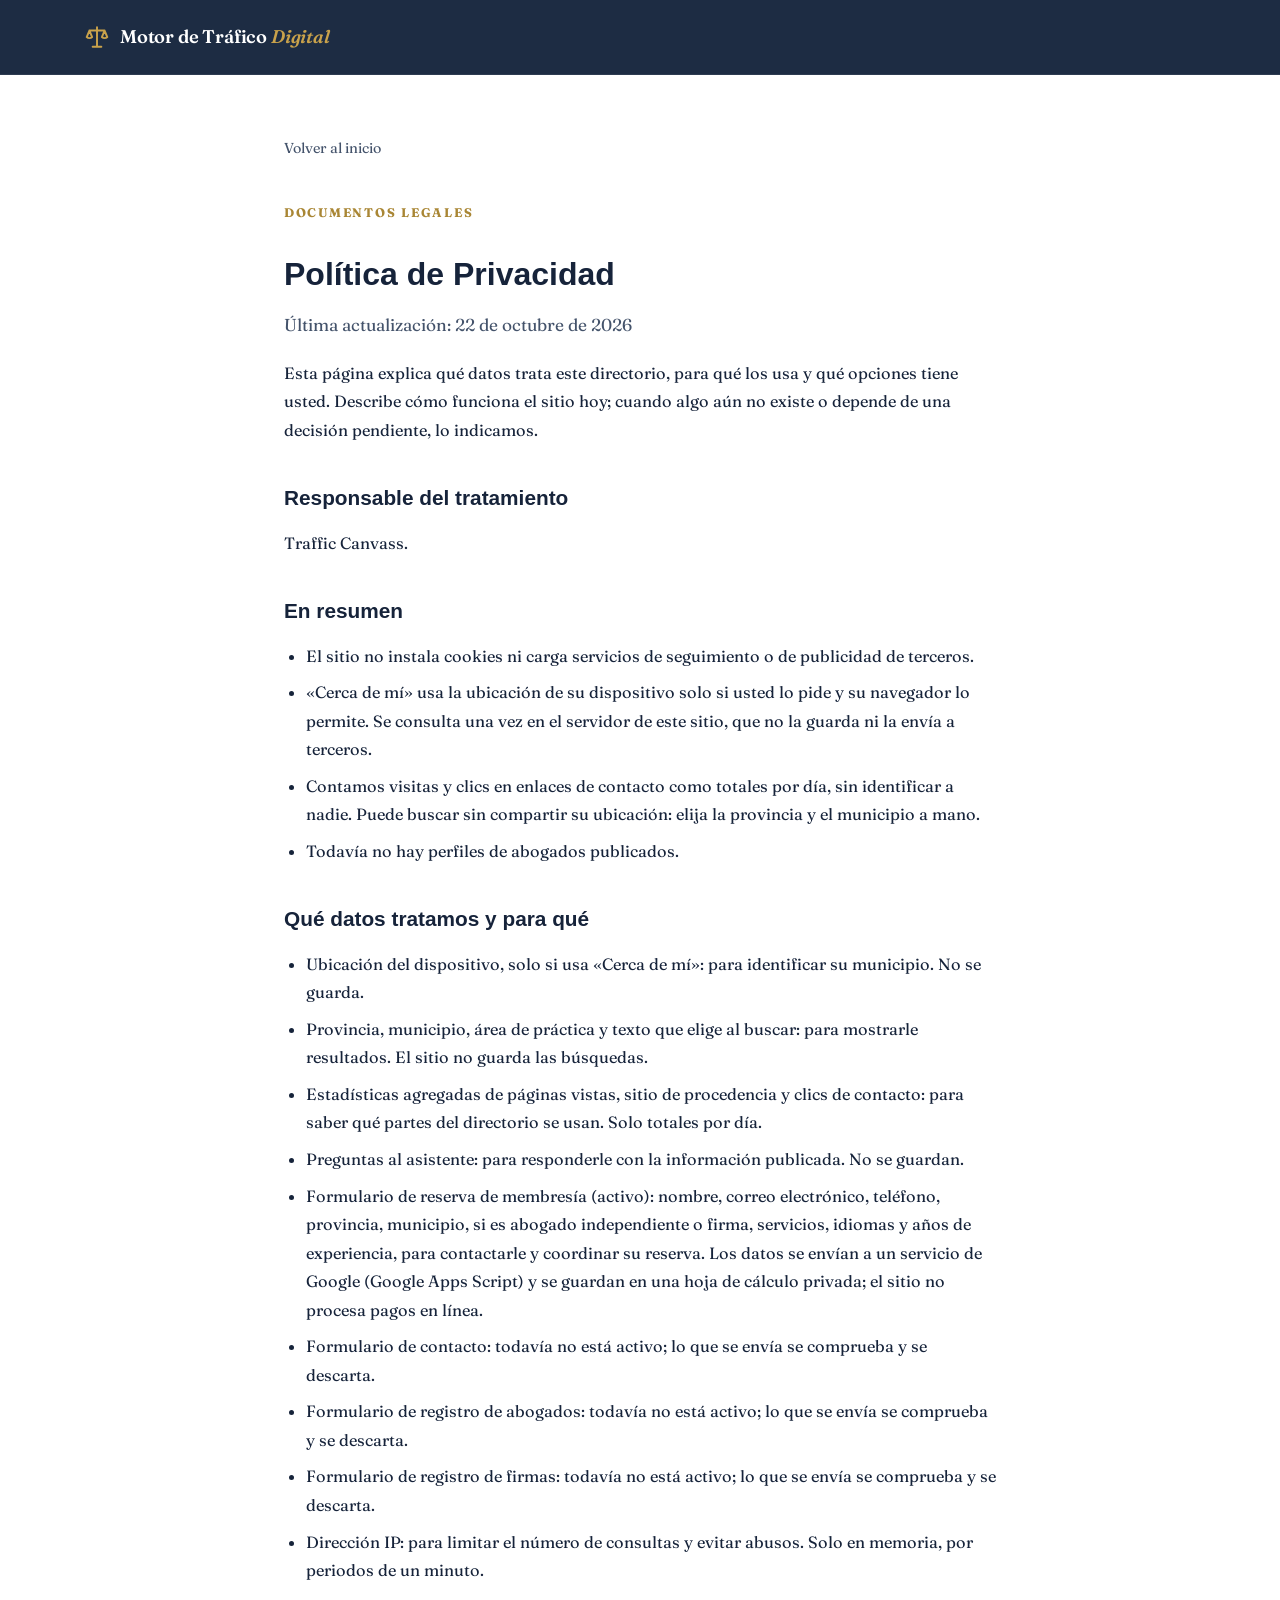
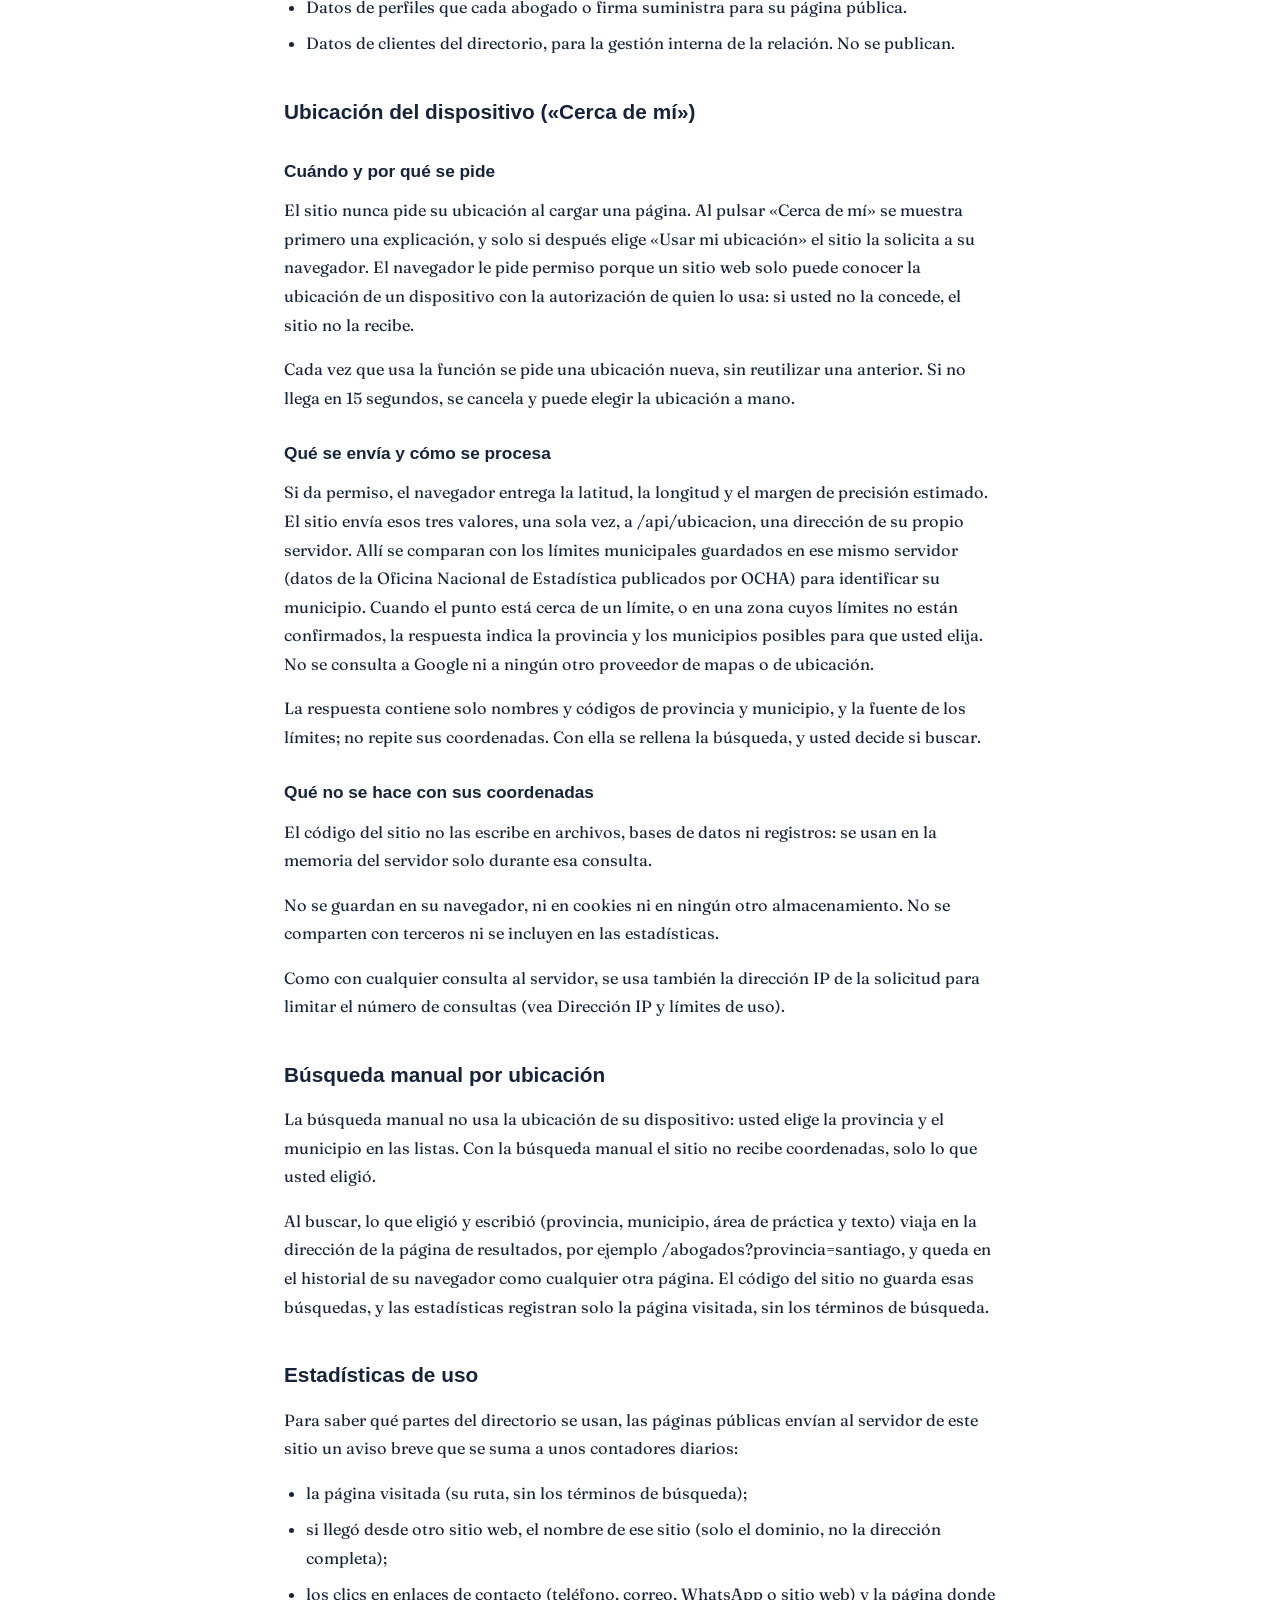
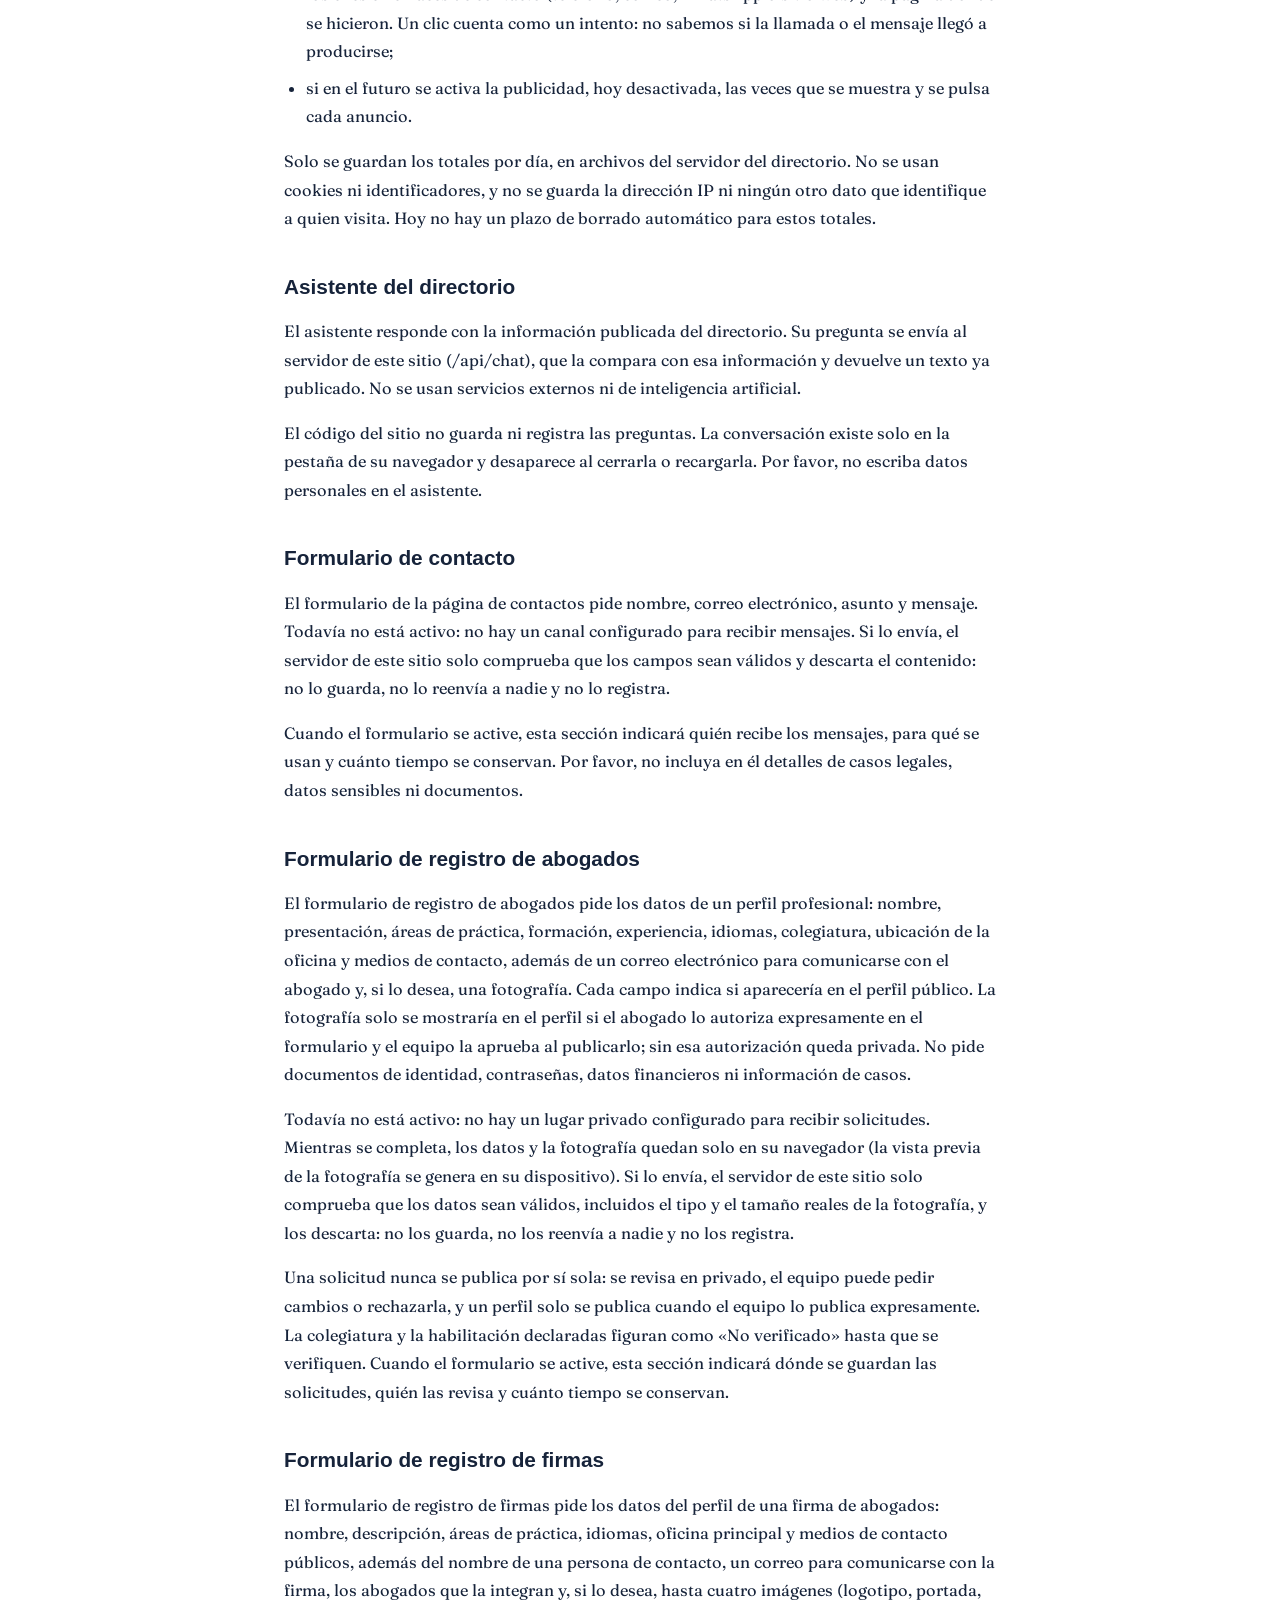
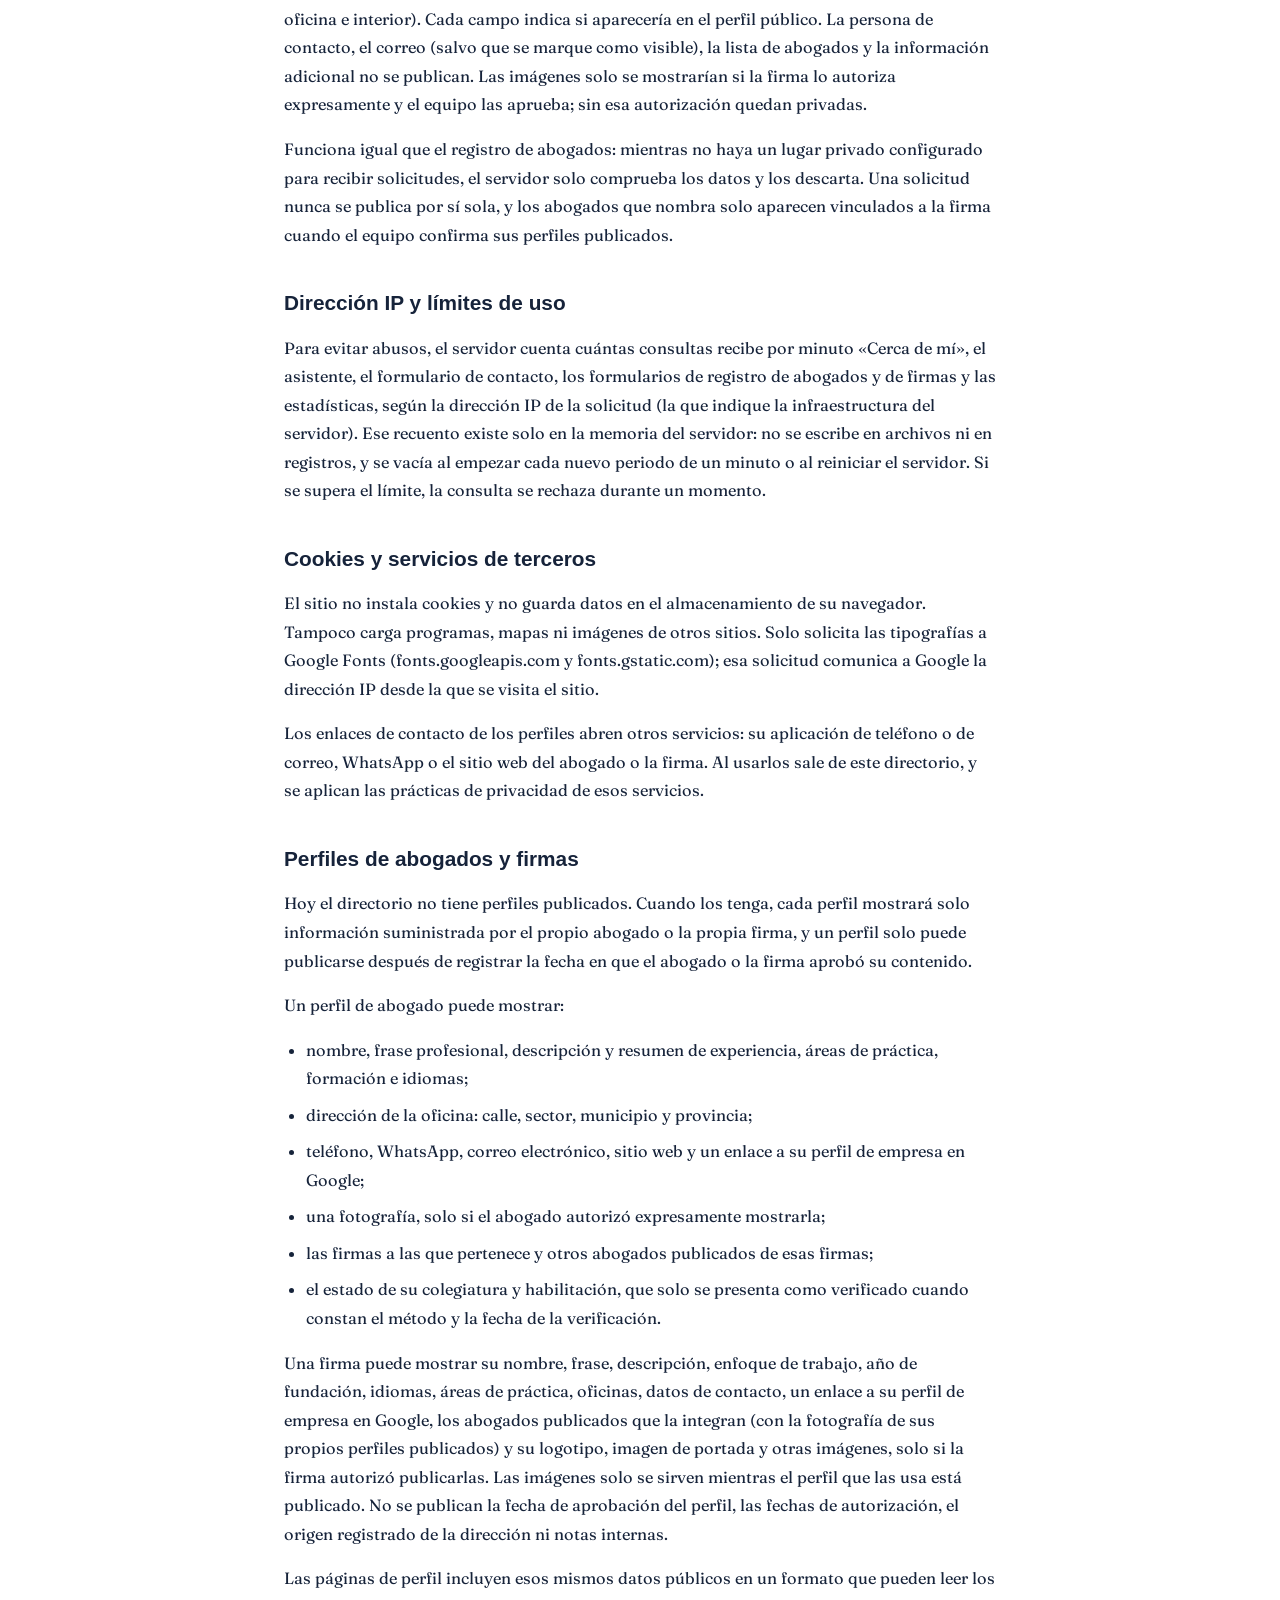
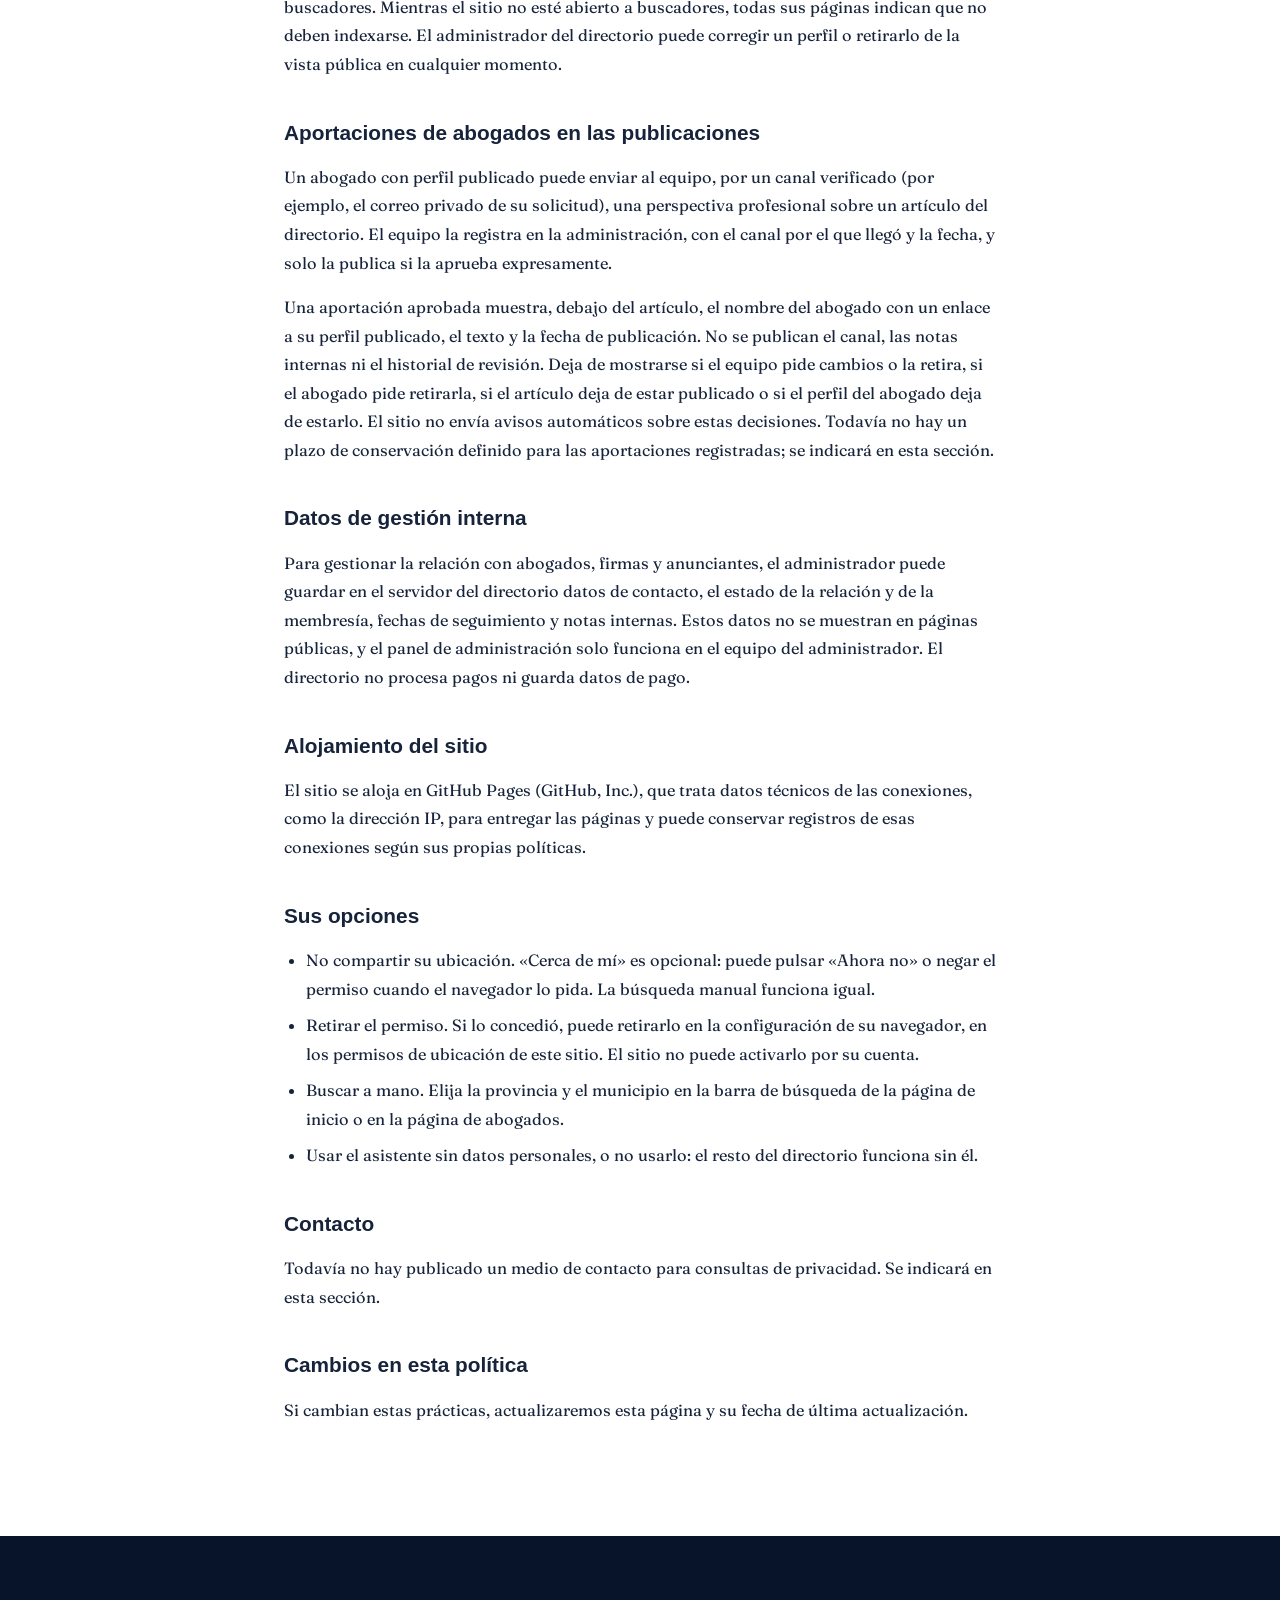
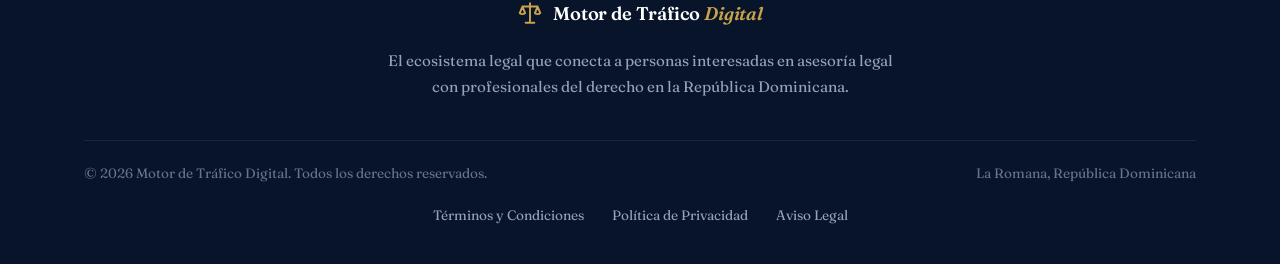
==== commit 66da1966: "Footer city: La Romana, República Dominicana The Santo Domingo province and municipality options in " ====
--- a/privacidad.html
+++ b/privacidad.html
@@ -431,7 +431,7 @@
         </p>
         <div class="footer-bottom">
           <span>© 2026 Motor de Tráfico Digital. Todos los derechos reservados.</span>
-          <span>Santo Domingo, República Dominicana</span>
+          <span>La Romana, República Dominicana</span>
         </div>
         <nav class="footer-legal" aria-label="Documentos legales">
           <a href="./terminos.html">Términos y Condiciones</a>
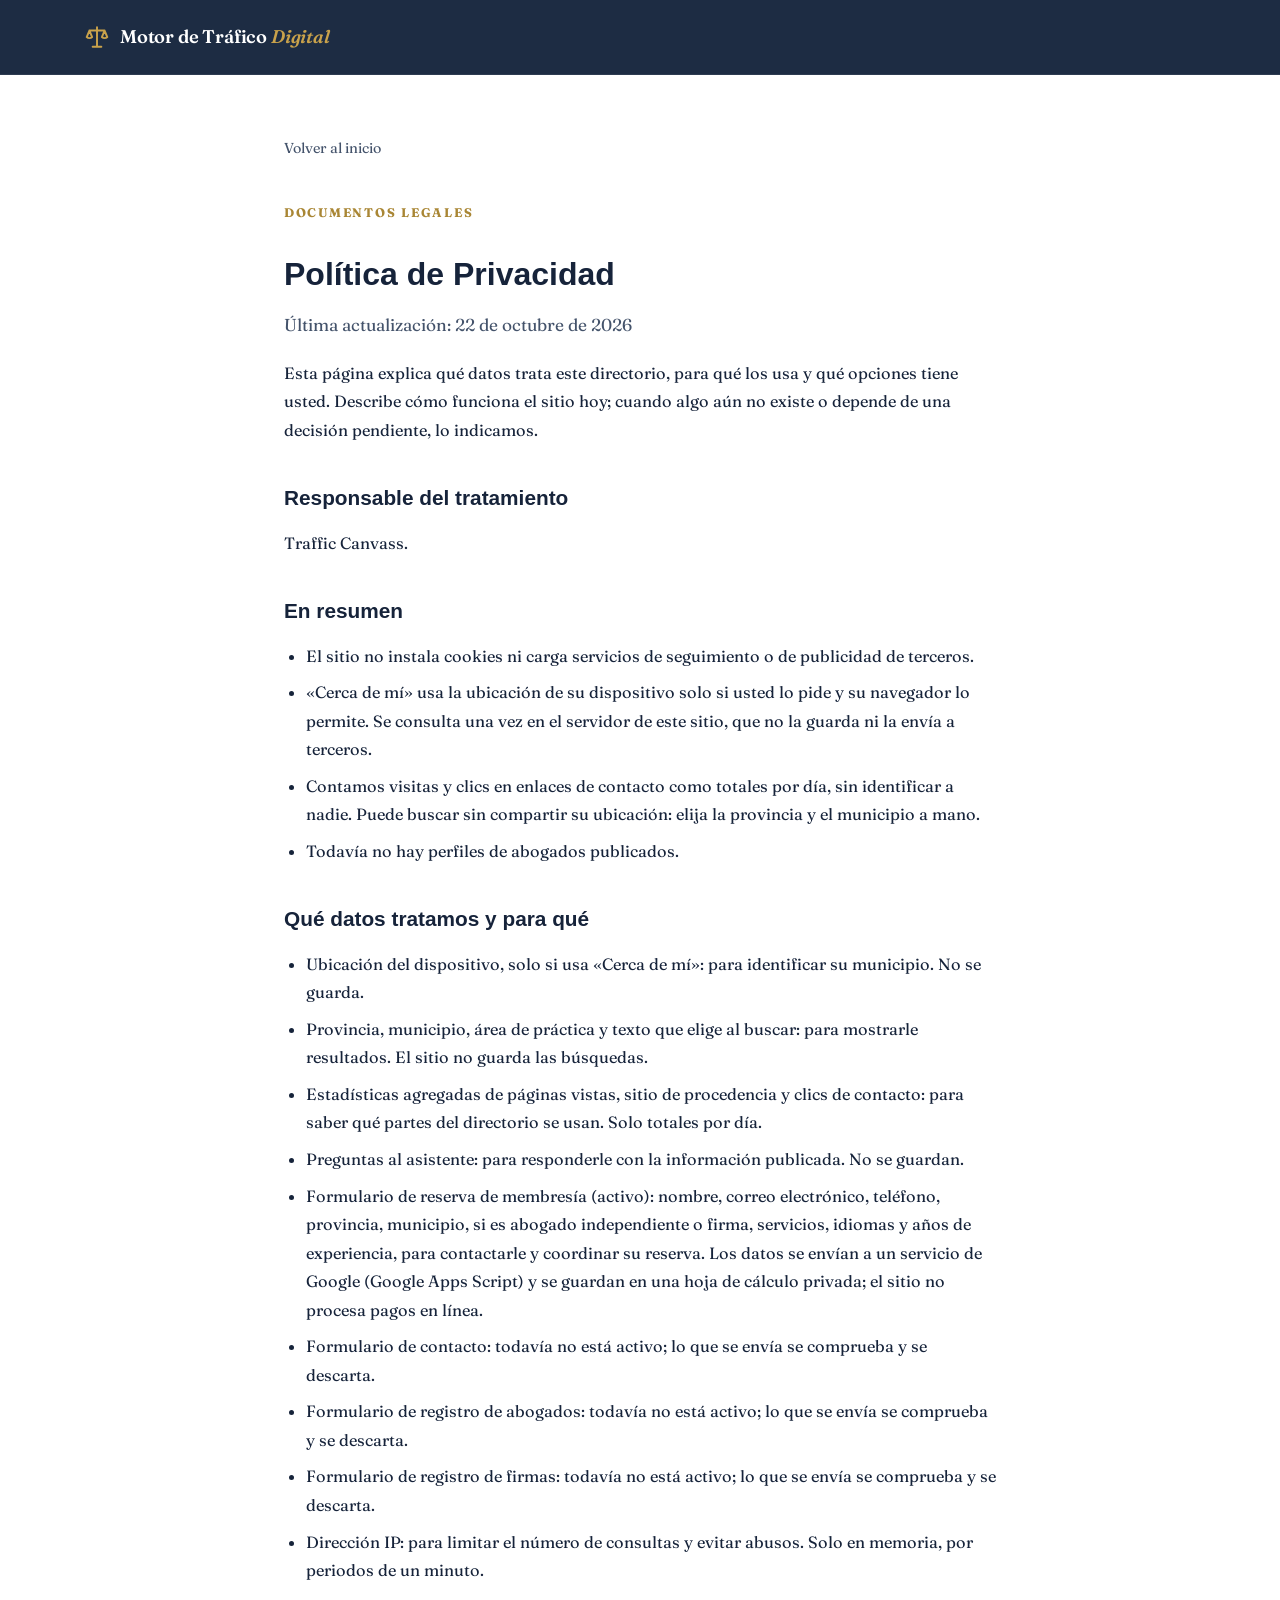
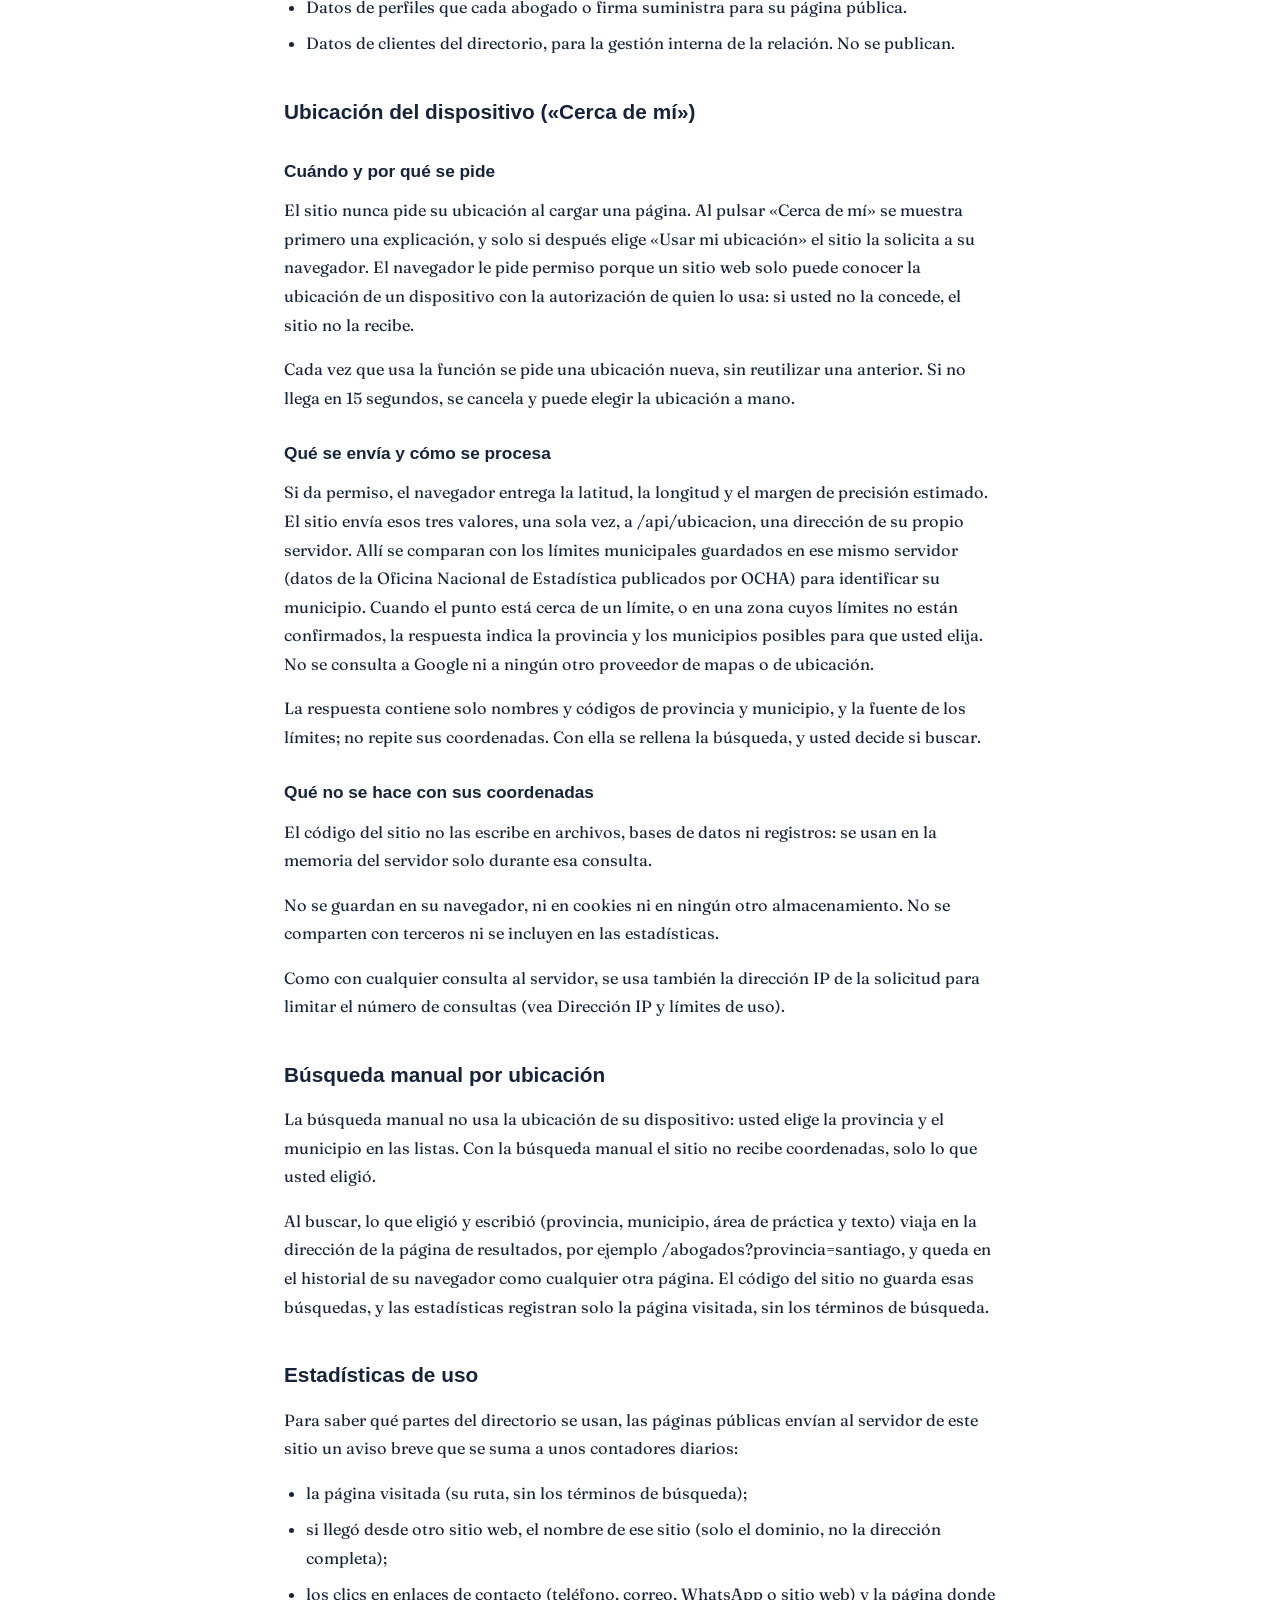
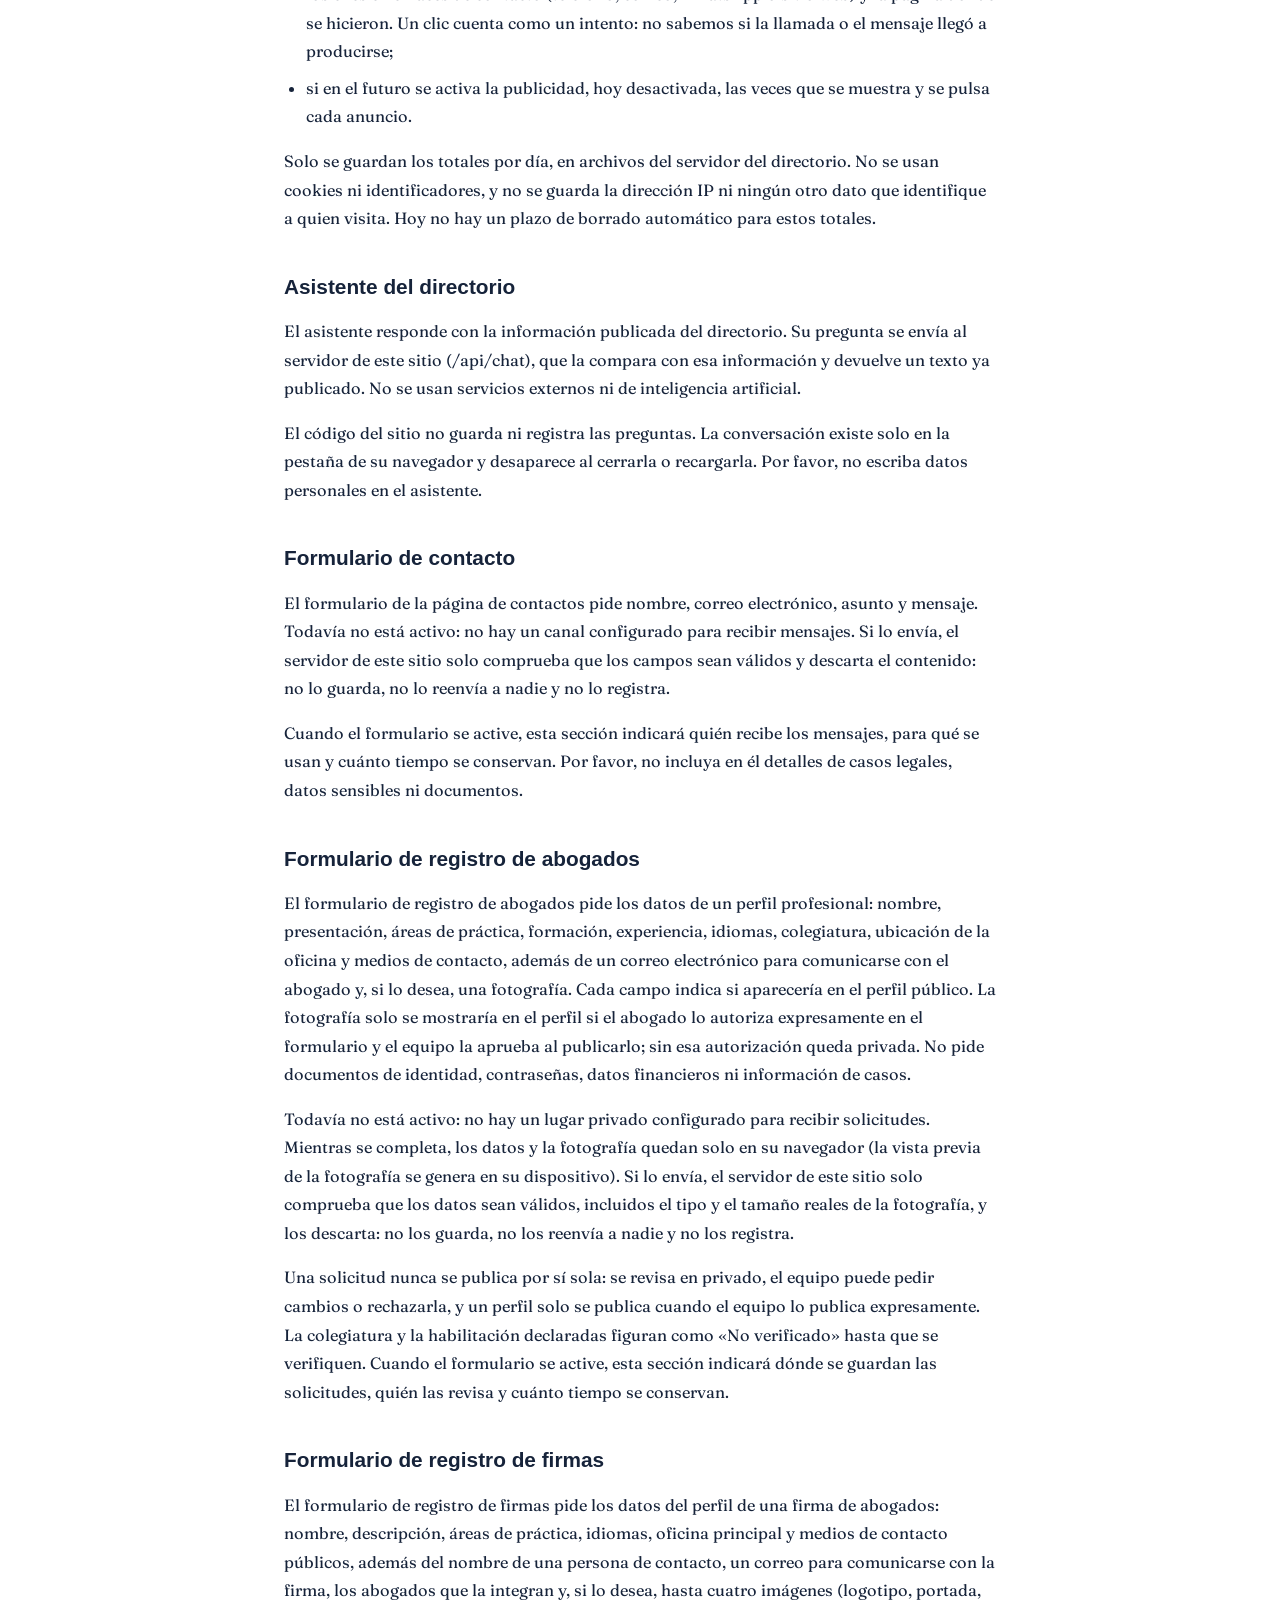
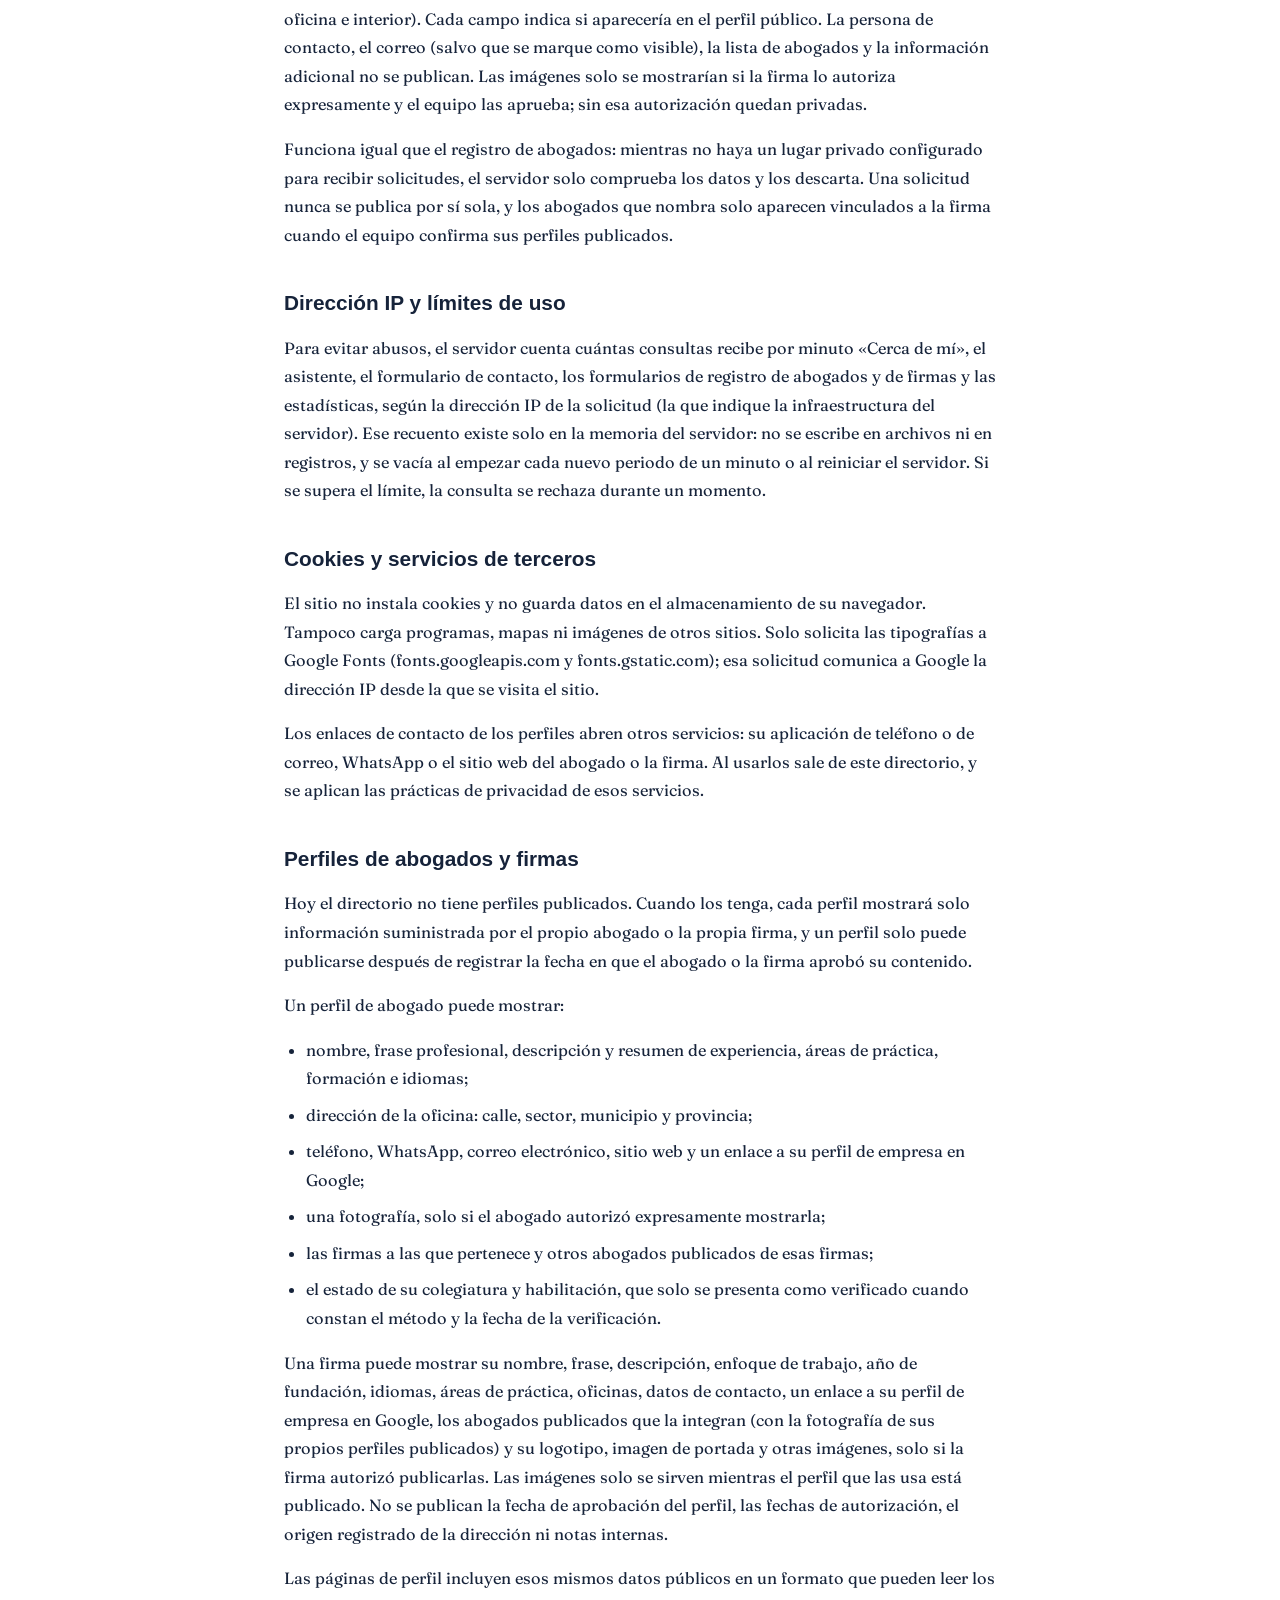
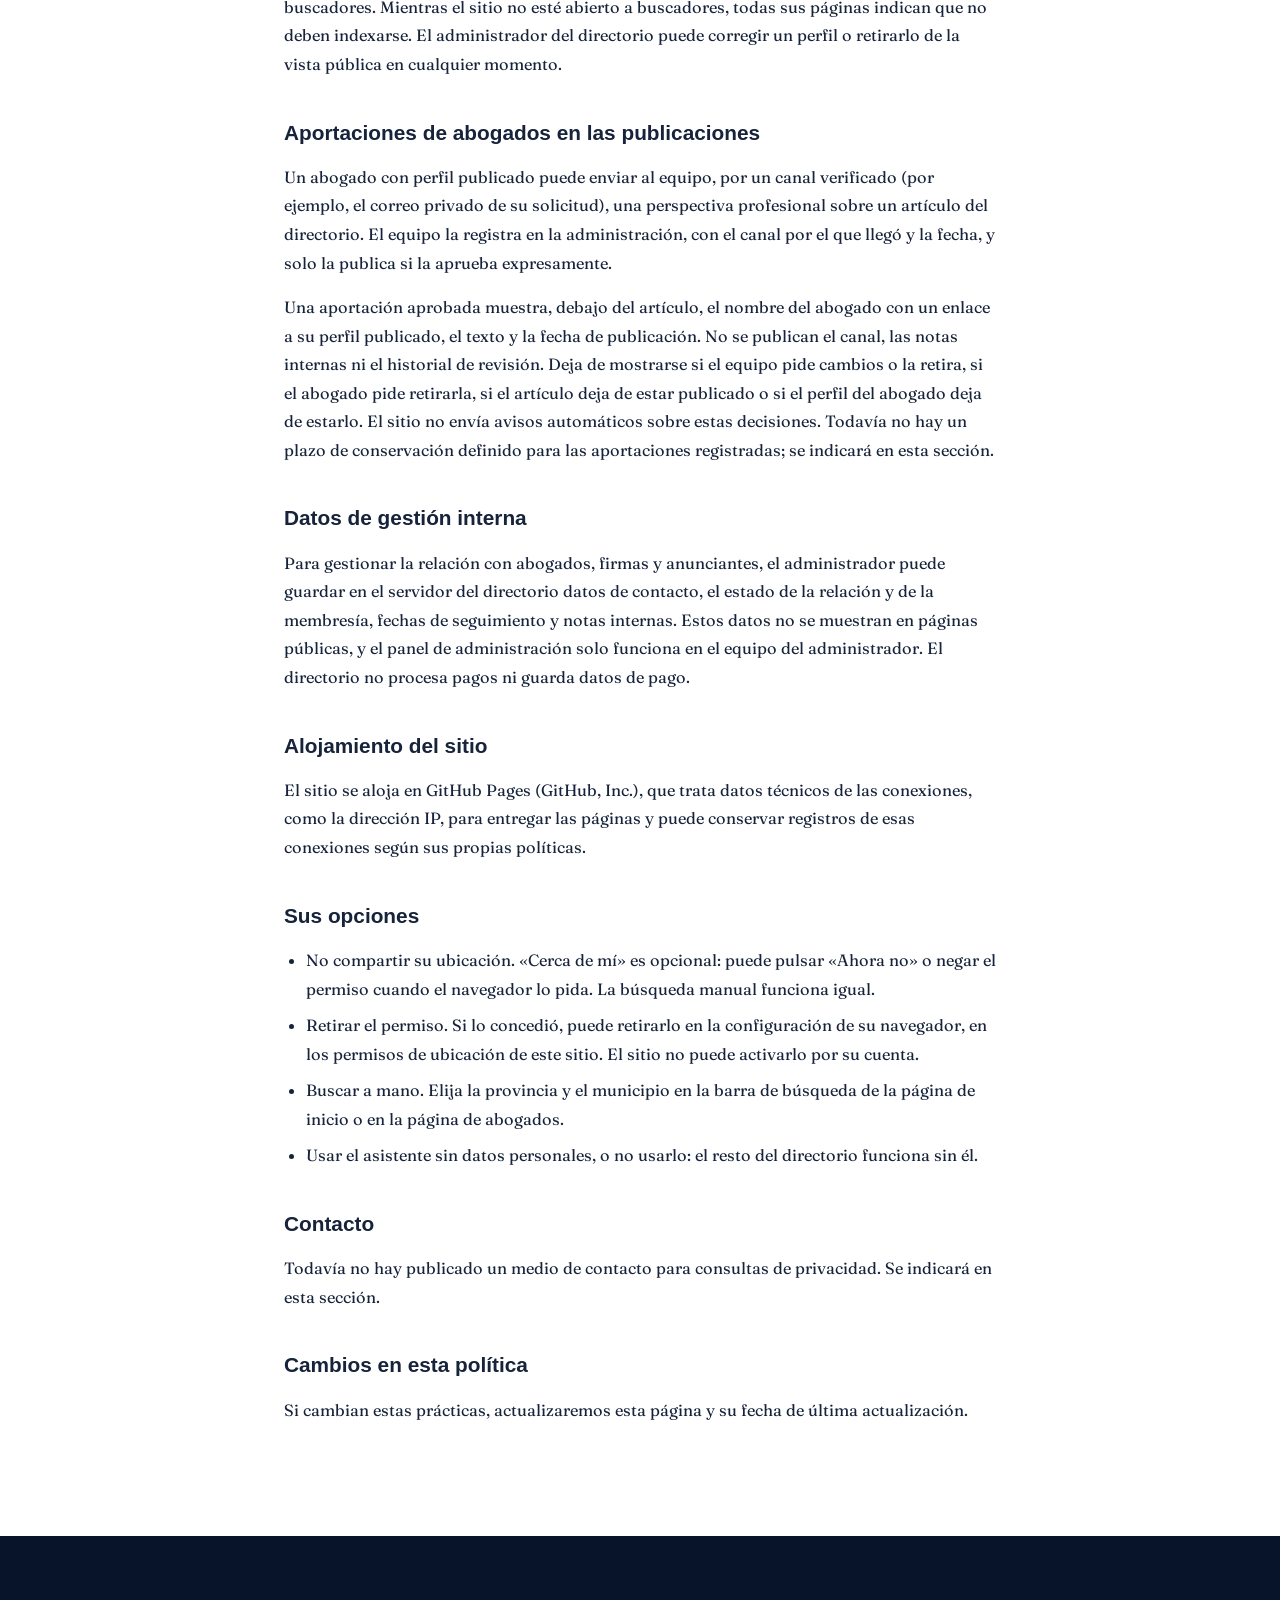
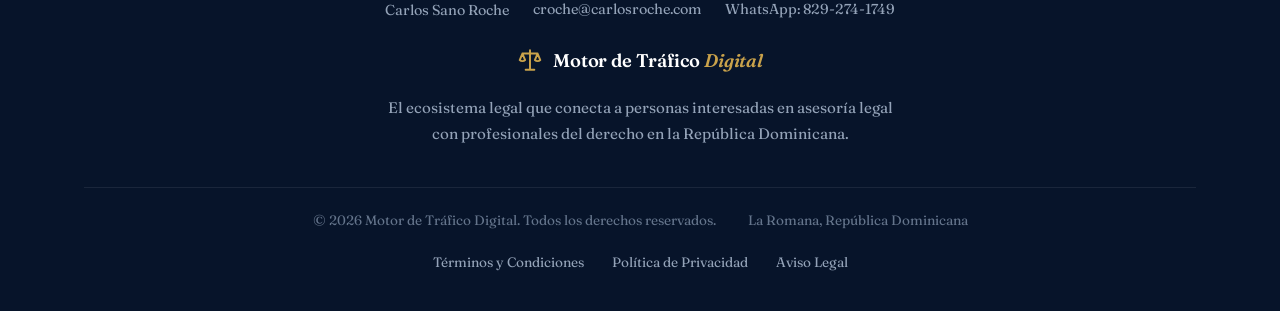
==== commit c026ef84: "Contact line above the footer logo: name, email and WhatsApp Co-Authored-By: Claude Sonnet 5.5 <nore" ====
--- a/privacidad.html
+++ b/privacidad.html
@@ -410,6 +410,11 @@
 
     <footer class="site-footer">
       <div class="container footer-inner">
+        <div class="footer-contact">
+          <span>Carlos Sano Roche</span>
+          <a href="mailto:croche@carlosroche.com">croche@carlosroche.com</a>
+          <a href="https://wa.me/18292741749">WhatsApp: 829-274-1749</a>
+        </div>
         <a class="logo logo-light" href="./index.html">
           <svg
             viewBox="0 0 24 24"
--- a/assets/index-CUICVN3A.css
+++ b/assets/index-CUICVN3A.css
@@ -341,3 +341,14 @@
 .legal-note strong{display:block;margin-bottom:6px;color:var(--navy)}
 @media(max-width:520px){.legal-main{padding:40px 0 64px}.legal-lead{font-size:1rem}.legal-body{font-size:1rem}}
 @media(max-width:420px){.footer-legal{flex-direction:column;gap:12px}}
+/* Refund promise at the bottom of the reservation column */
+.reserve-copy>.reserve-refund{margin:18px 0 0;padding-top:16px;border-top:1px solid rgba(255,255,255,.1);font-size:.85rem;font-weight:700;line-height:1.5;letter-spacing:.04em;color:var(--gold);text-align:center}
+/* Copyright and city centred together instead of pushed to the edges */
+.footer-bottom{justify-content:center;gap:8px 32px;text-align:center}
+/* Hero headline at light weight instead of bold */
+.hero h1{font-weight:300}
+/* Contact line above the footer logo */
+.footer-contact{display:flex;flex-wrap:wrap;justify-content:center;align-items:center;gap:8px 24px;margin:0 0 28px;font-size:.9rem;color:#94a3b8}
+.footer-contact a{color:inherit;text-decoration:none;border-bottom:1px solid transparent;transition:color .15s,border-color .15s}
+.footer-contact a:hover,.footer-contact a:focus-visible{color:var(--gold);border-bottom-color:var(--gold)}
+@media(max-width:520px){.footer-contact{flex-direction:column;gap:6px}}
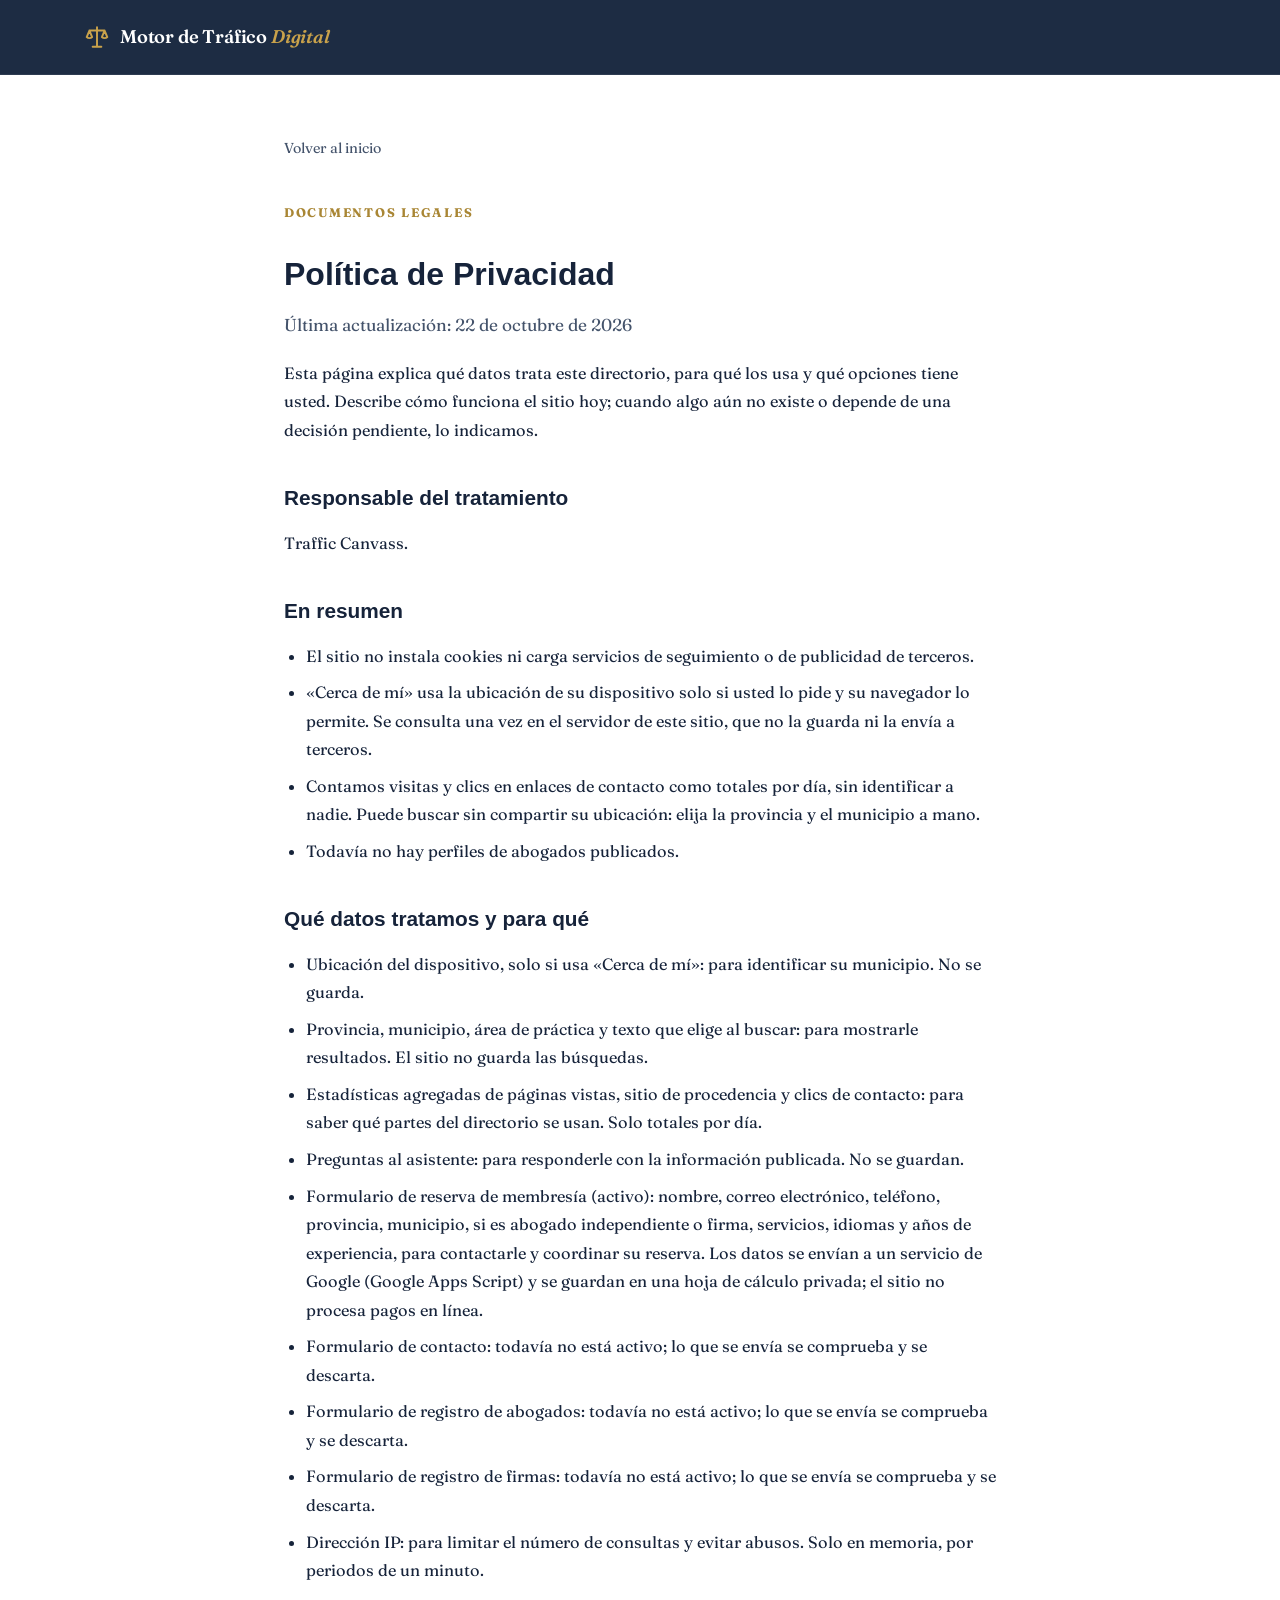
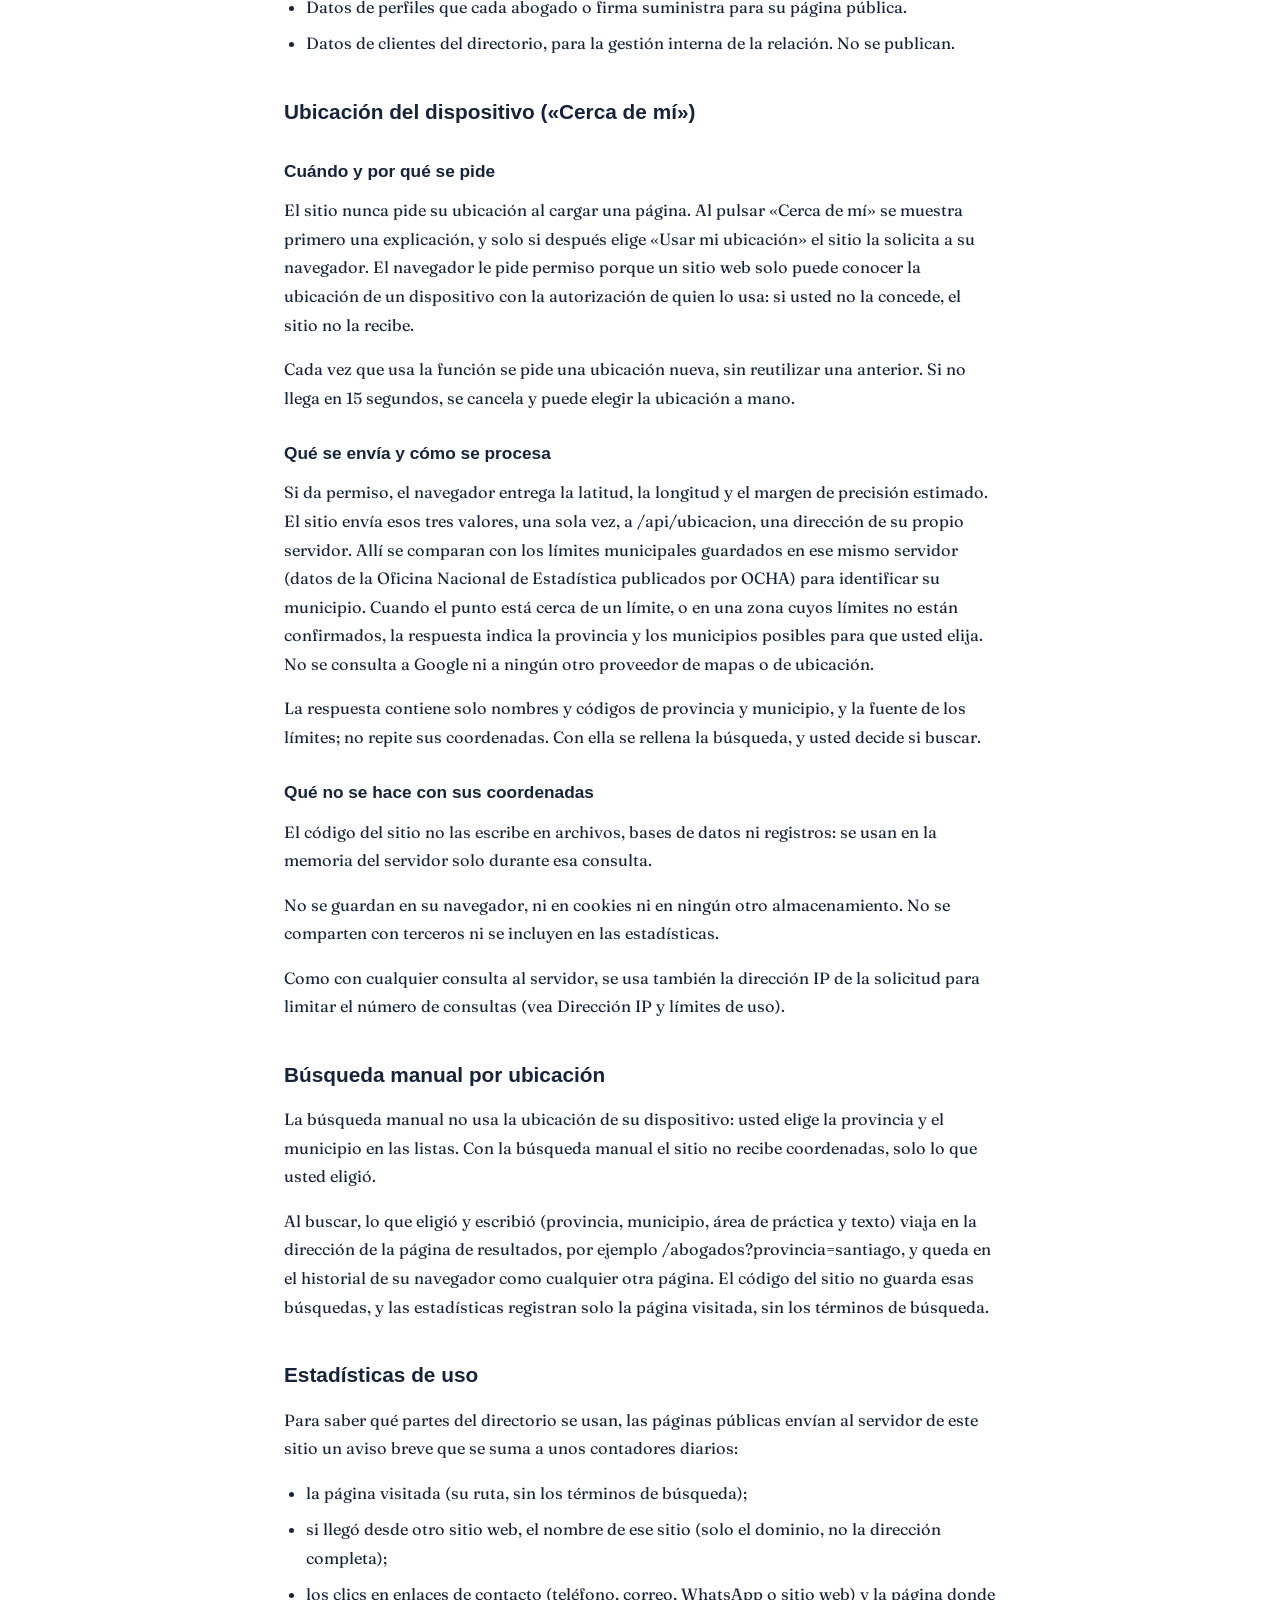
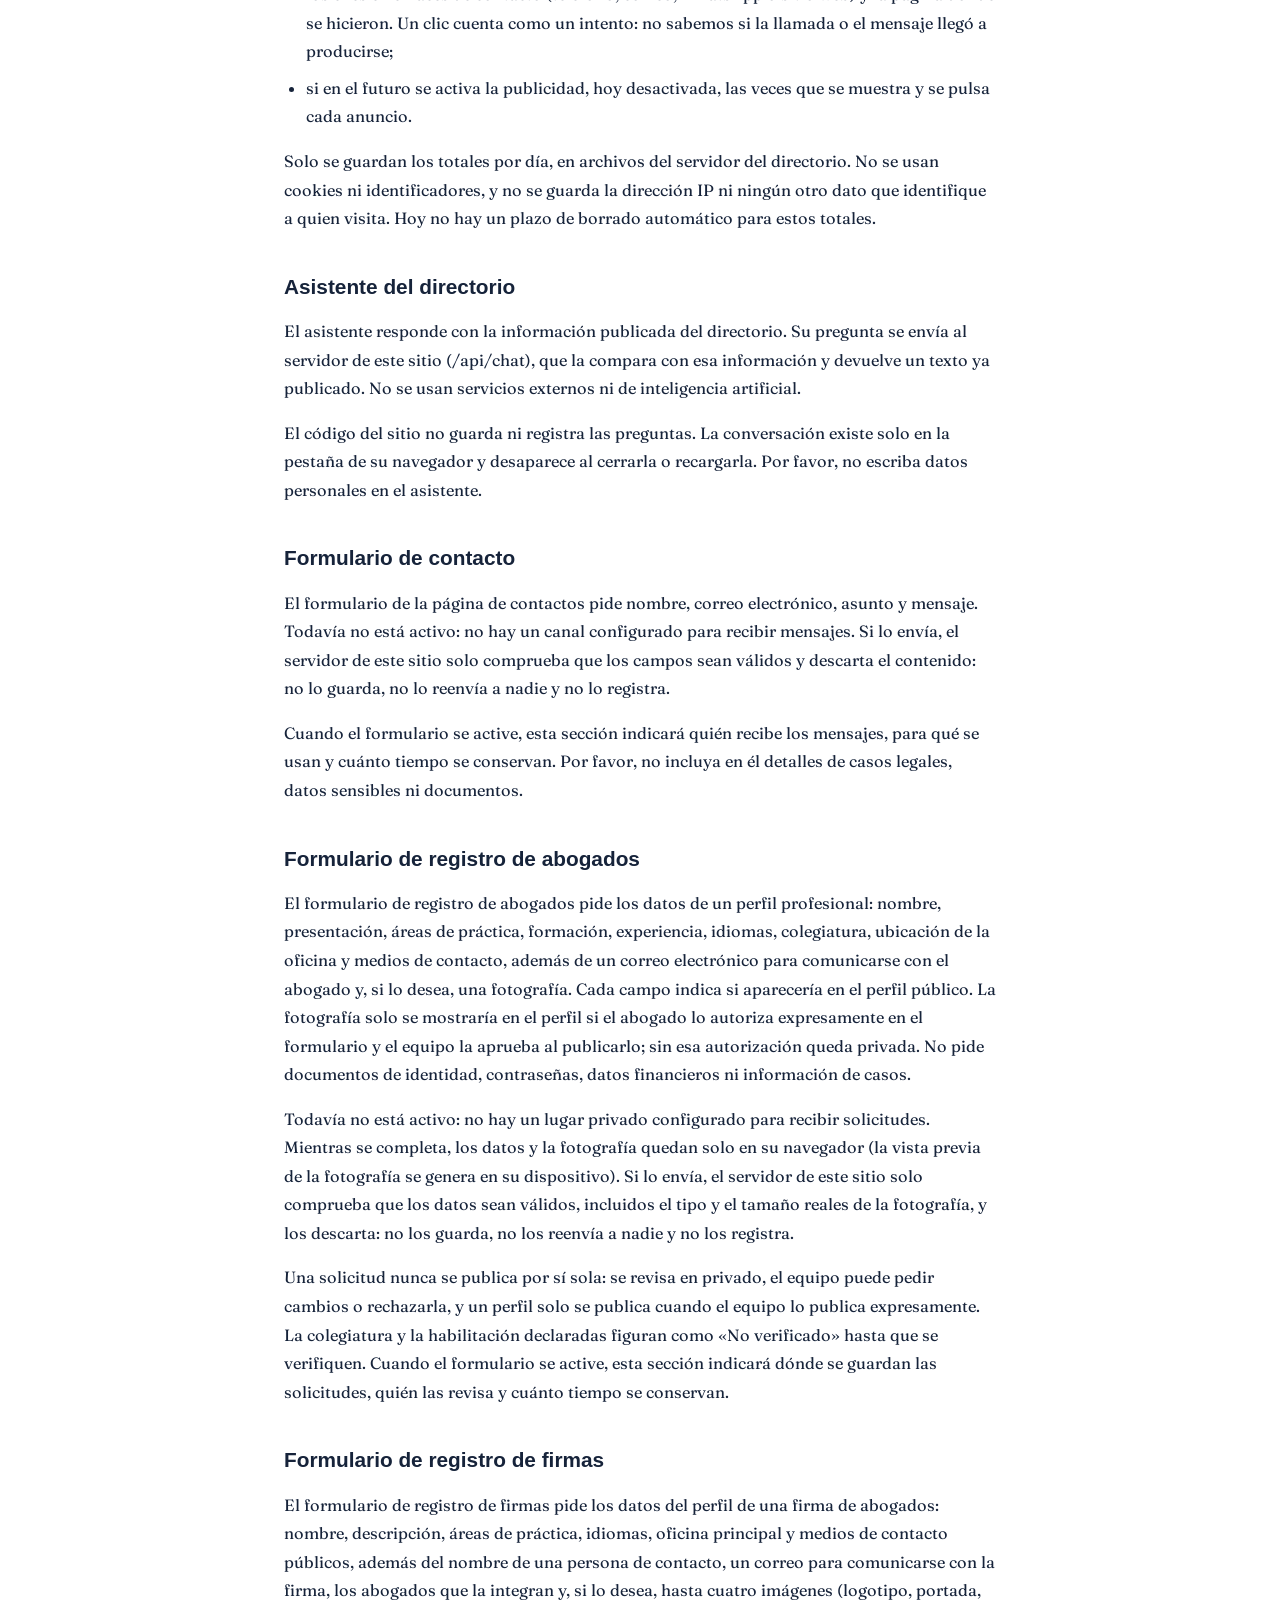
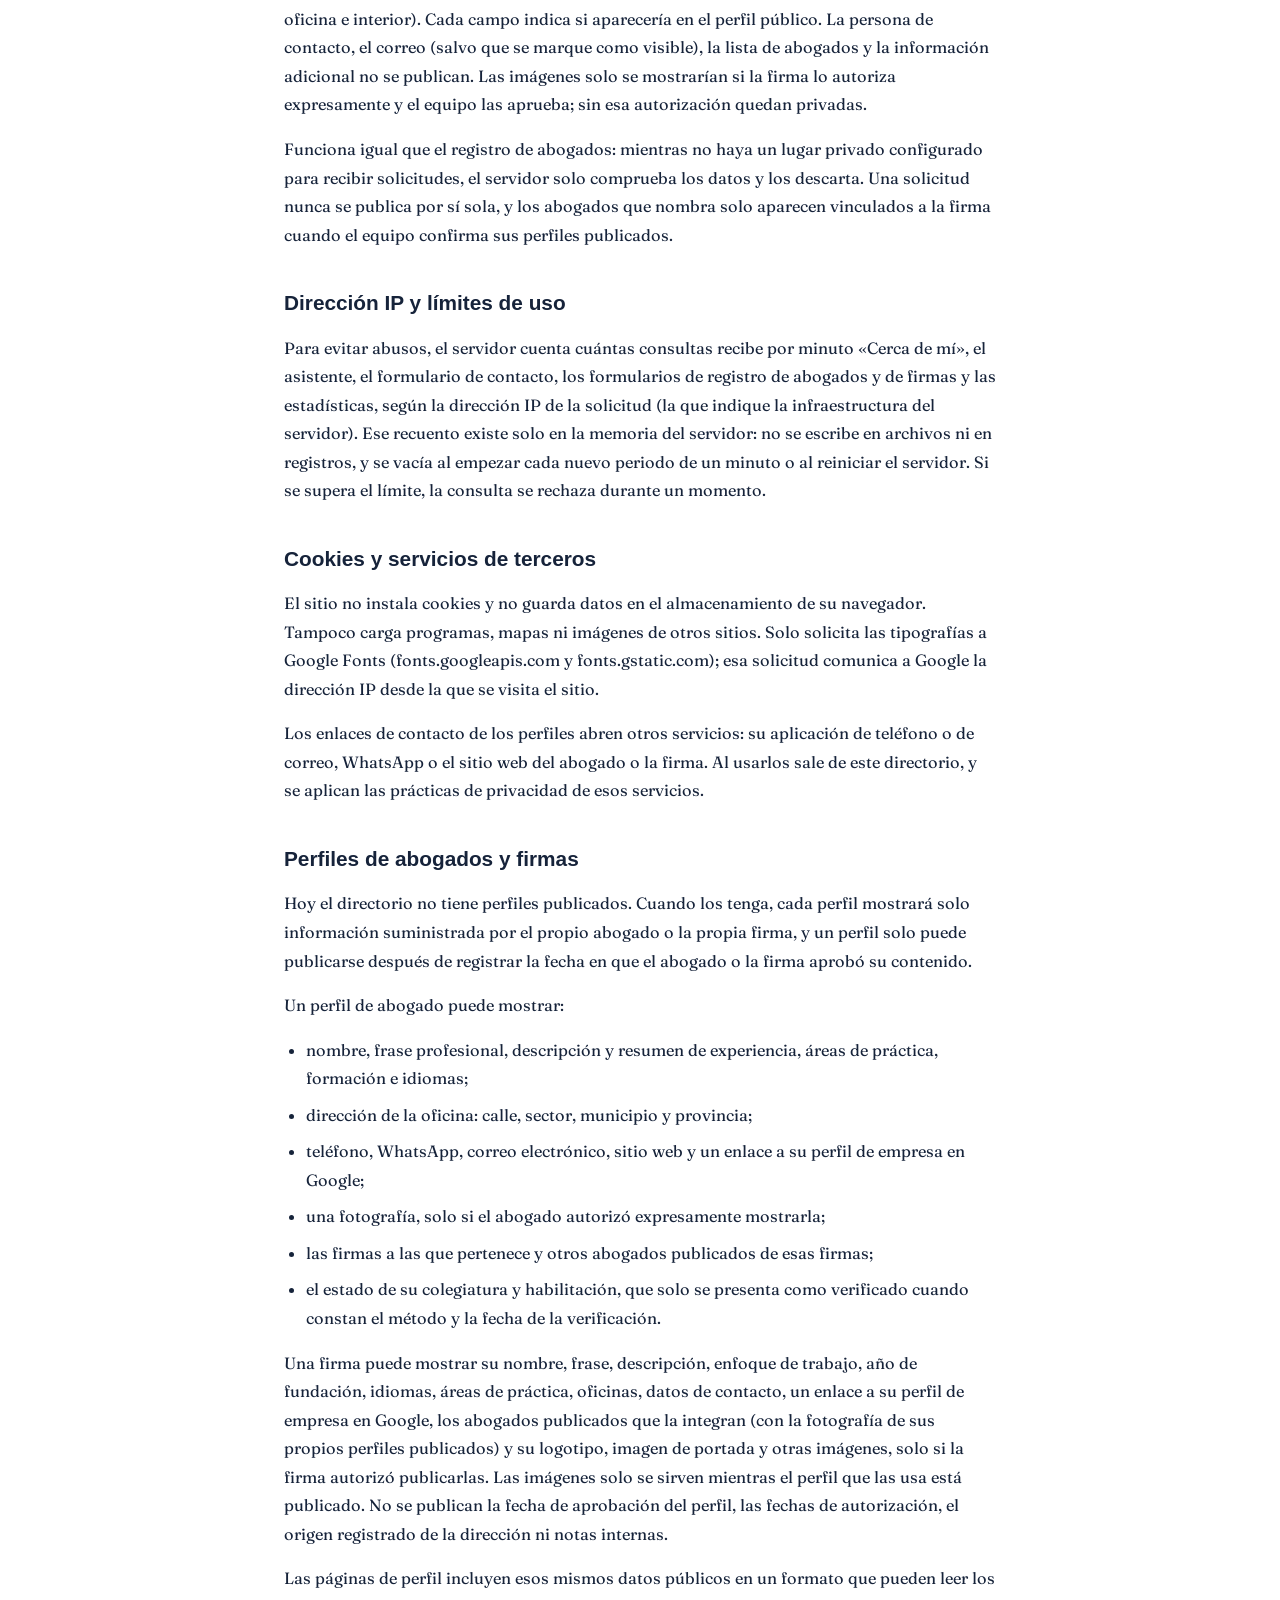
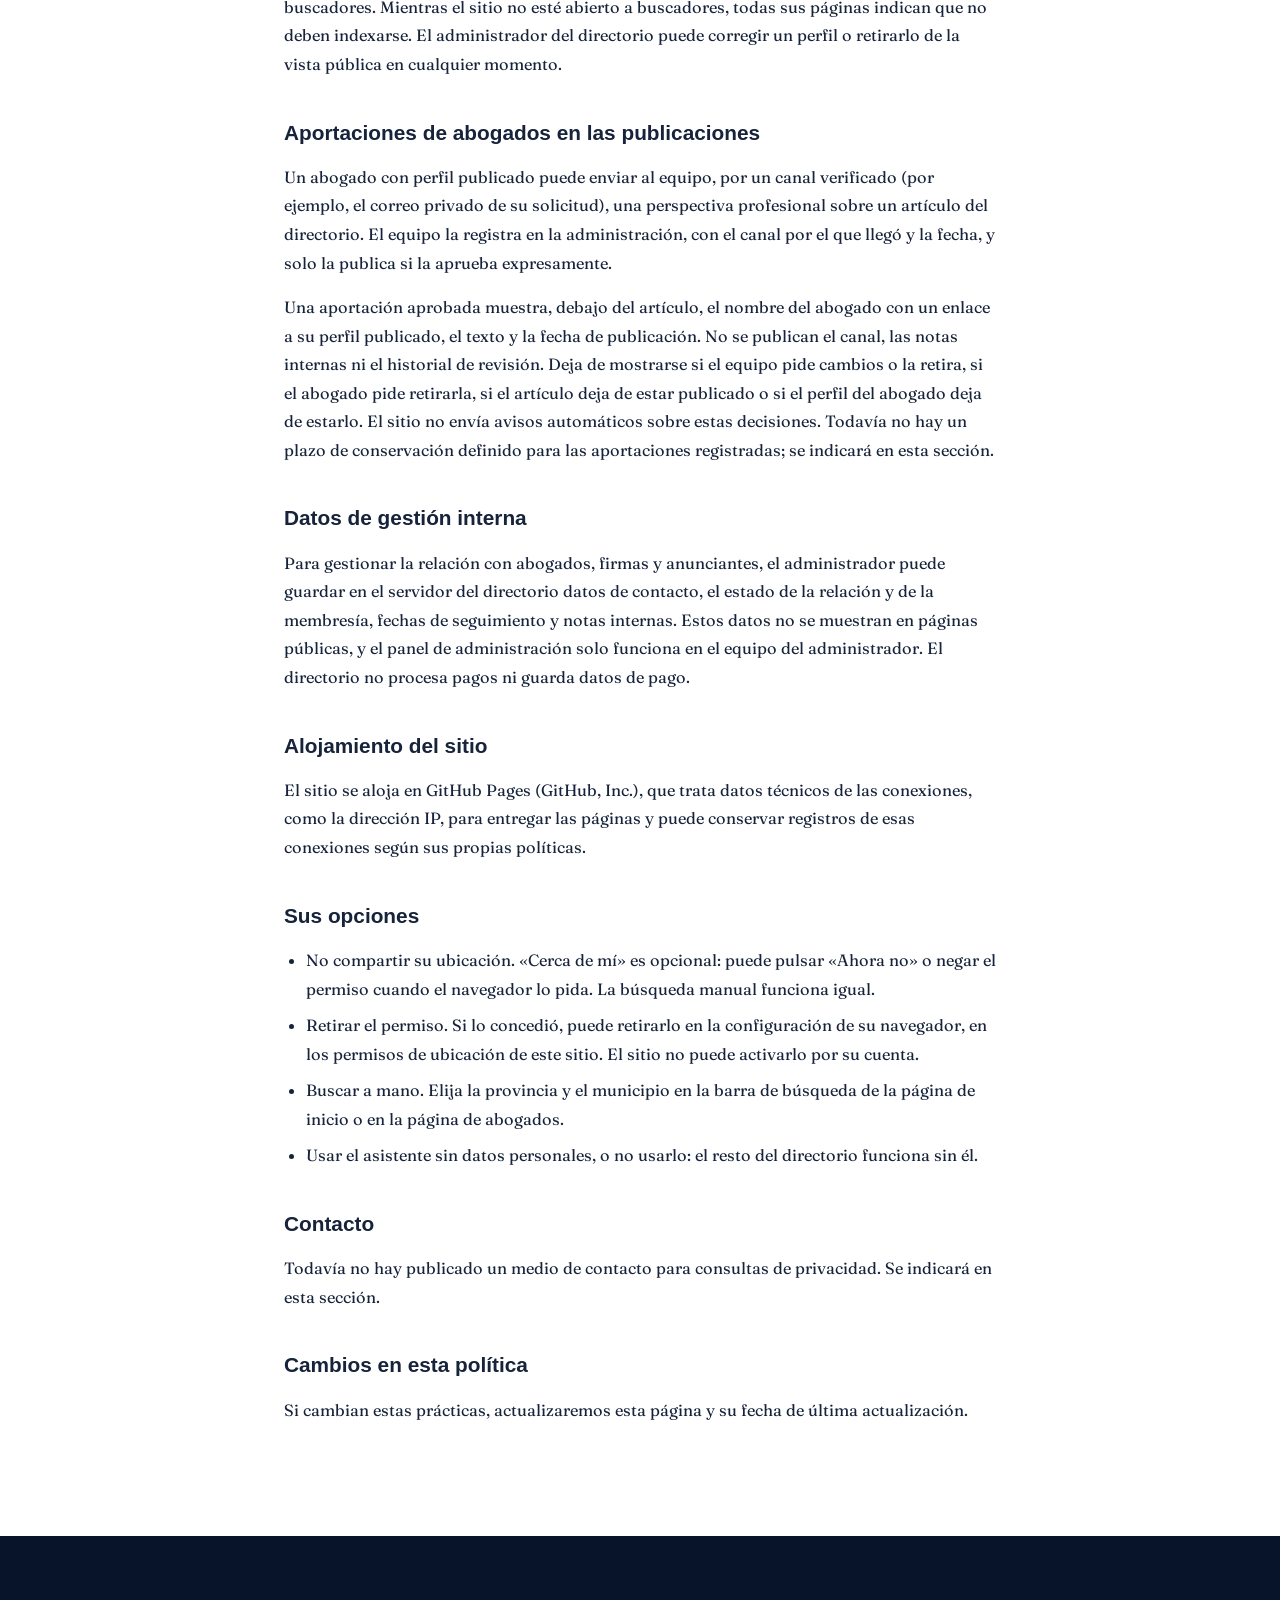
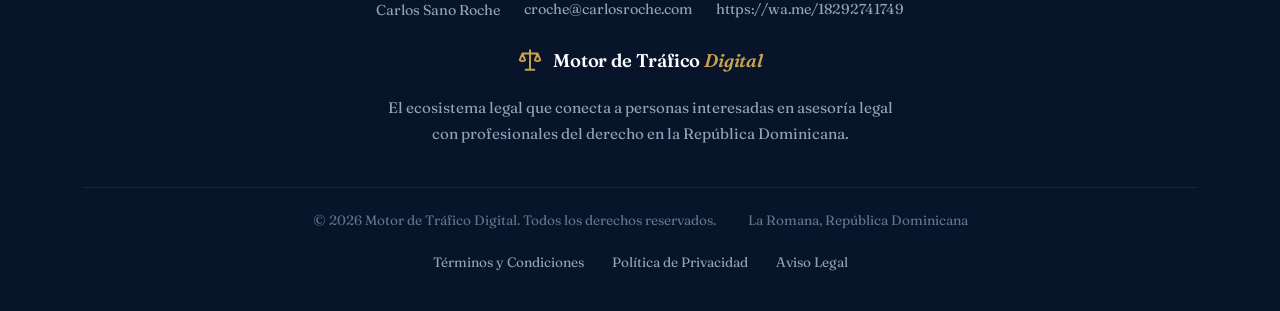
==== commit 4605ffe7: "Footer: show the wa.me URL as the WhatsApp link text Co-Authored-By: Claude Sonnet 5.5 <noreply@anth" ====
--- a/privacidad.html
+++ b/privacidad.html
@@ -413,7 +413,7 @@
         <div class="footer-contact">
           <span>Carlos Sano Roche</span>
           <a href="mailto:croche@carlosroche.com">croche@carlosroche.com</a>
-          <a href="https://wa.me/18292741749">WhatsApp: 829-274-1749</a>
+          <a href="https://wa.me/18292741749">https://wa.me/18292741749</a>
         </div>
         <a class="logo logo-light" href="./index.html">
           <svg
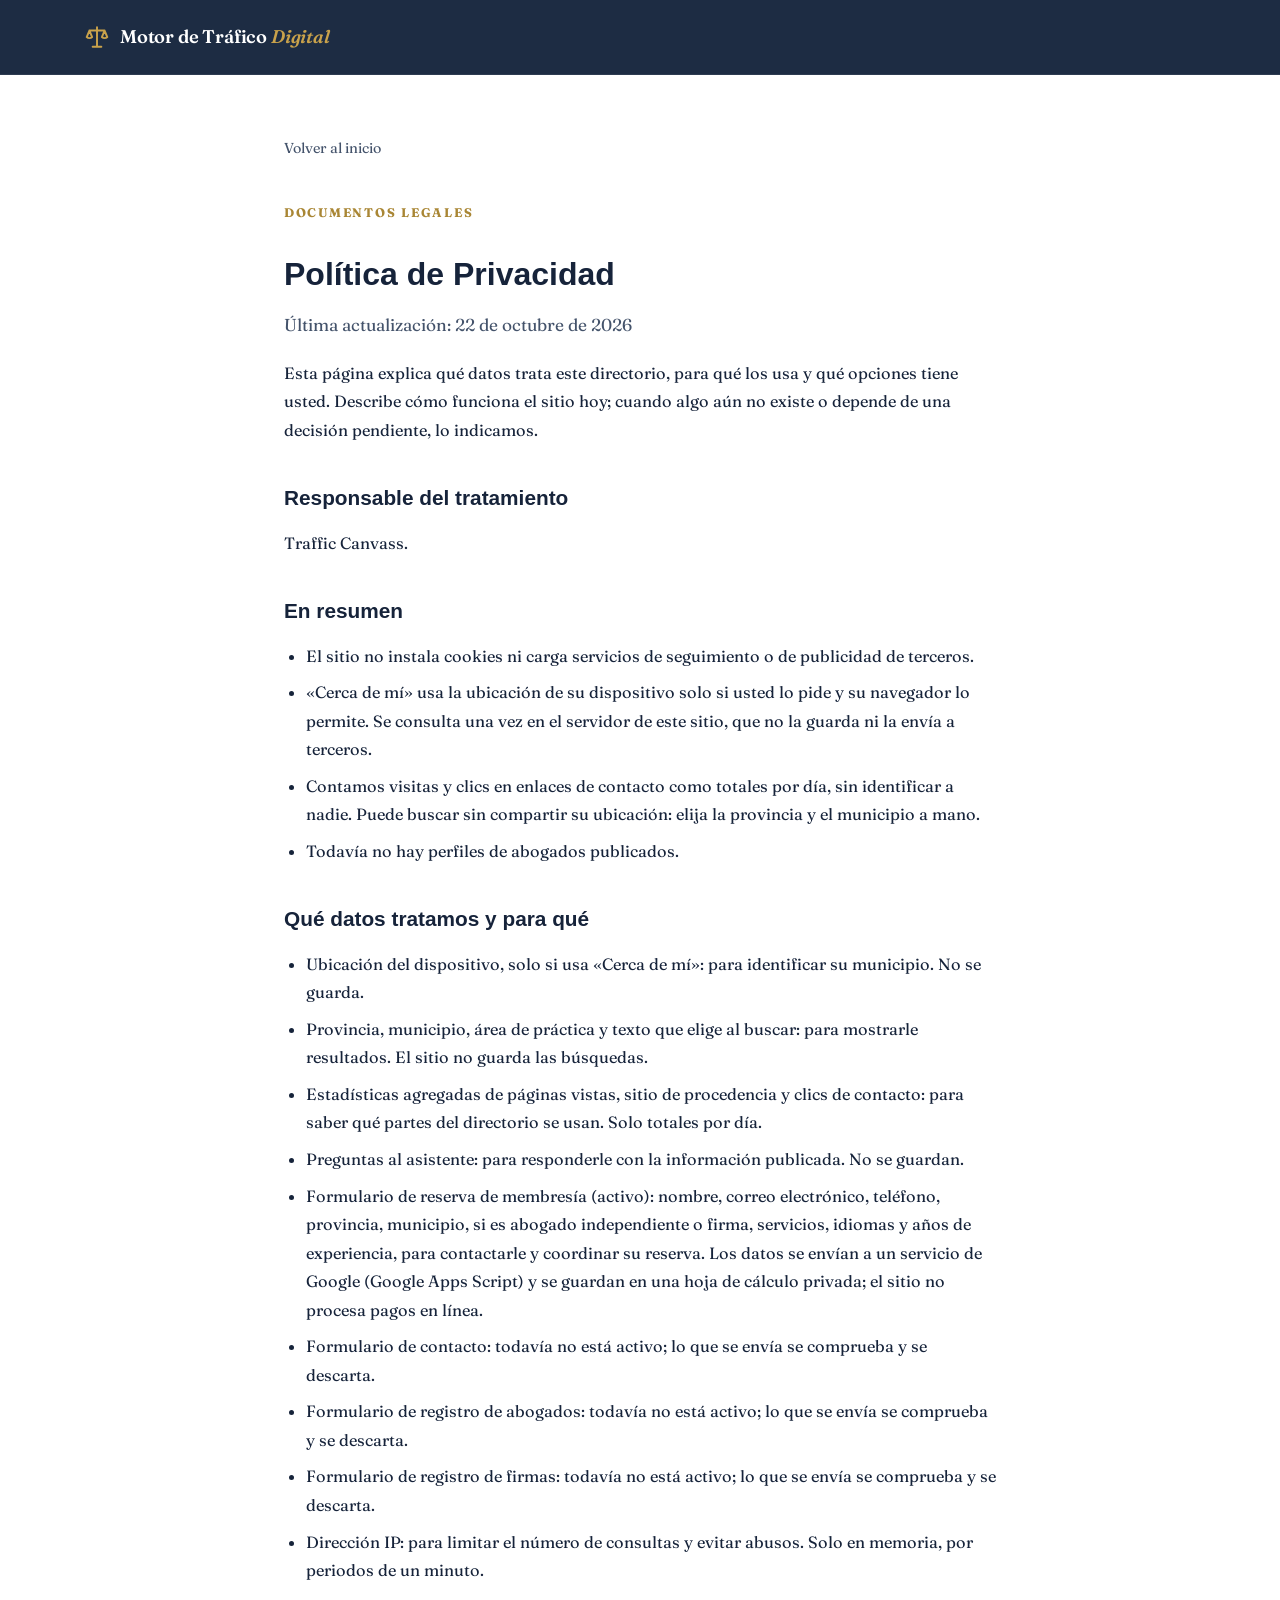
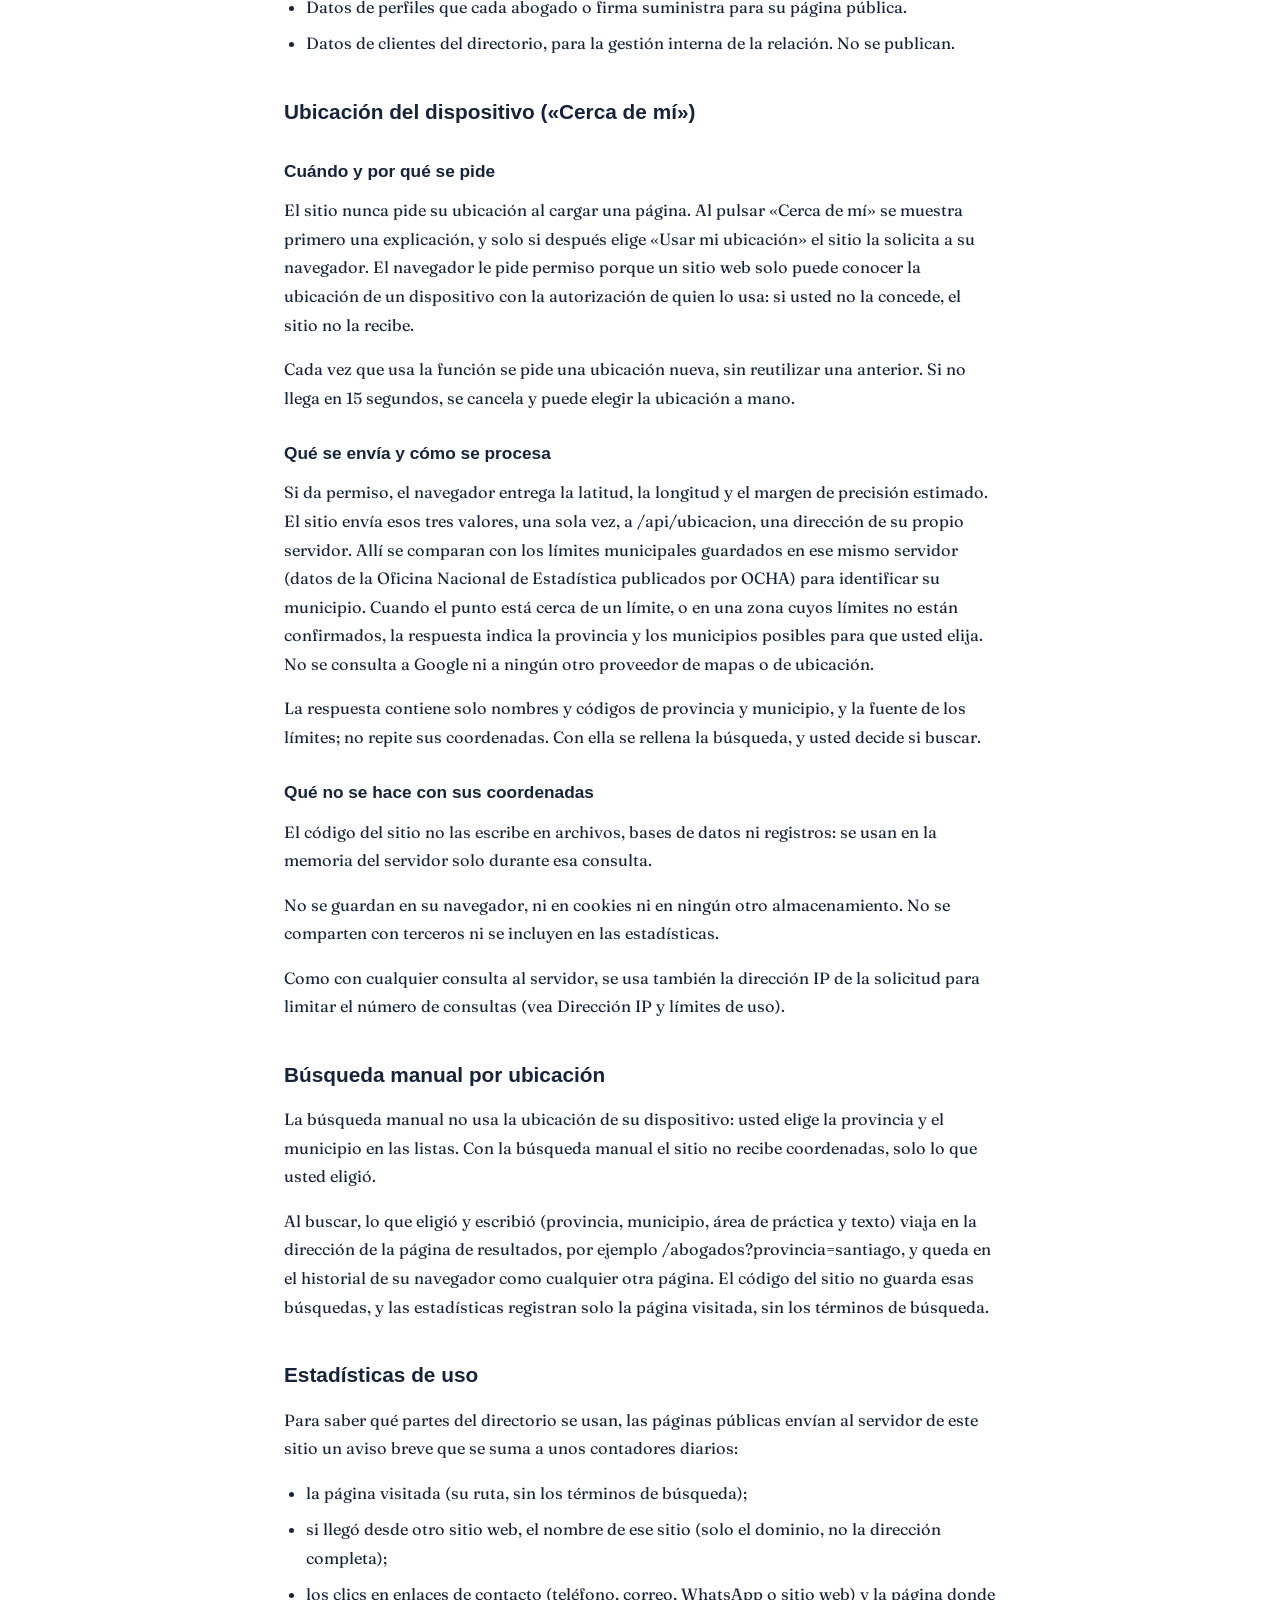
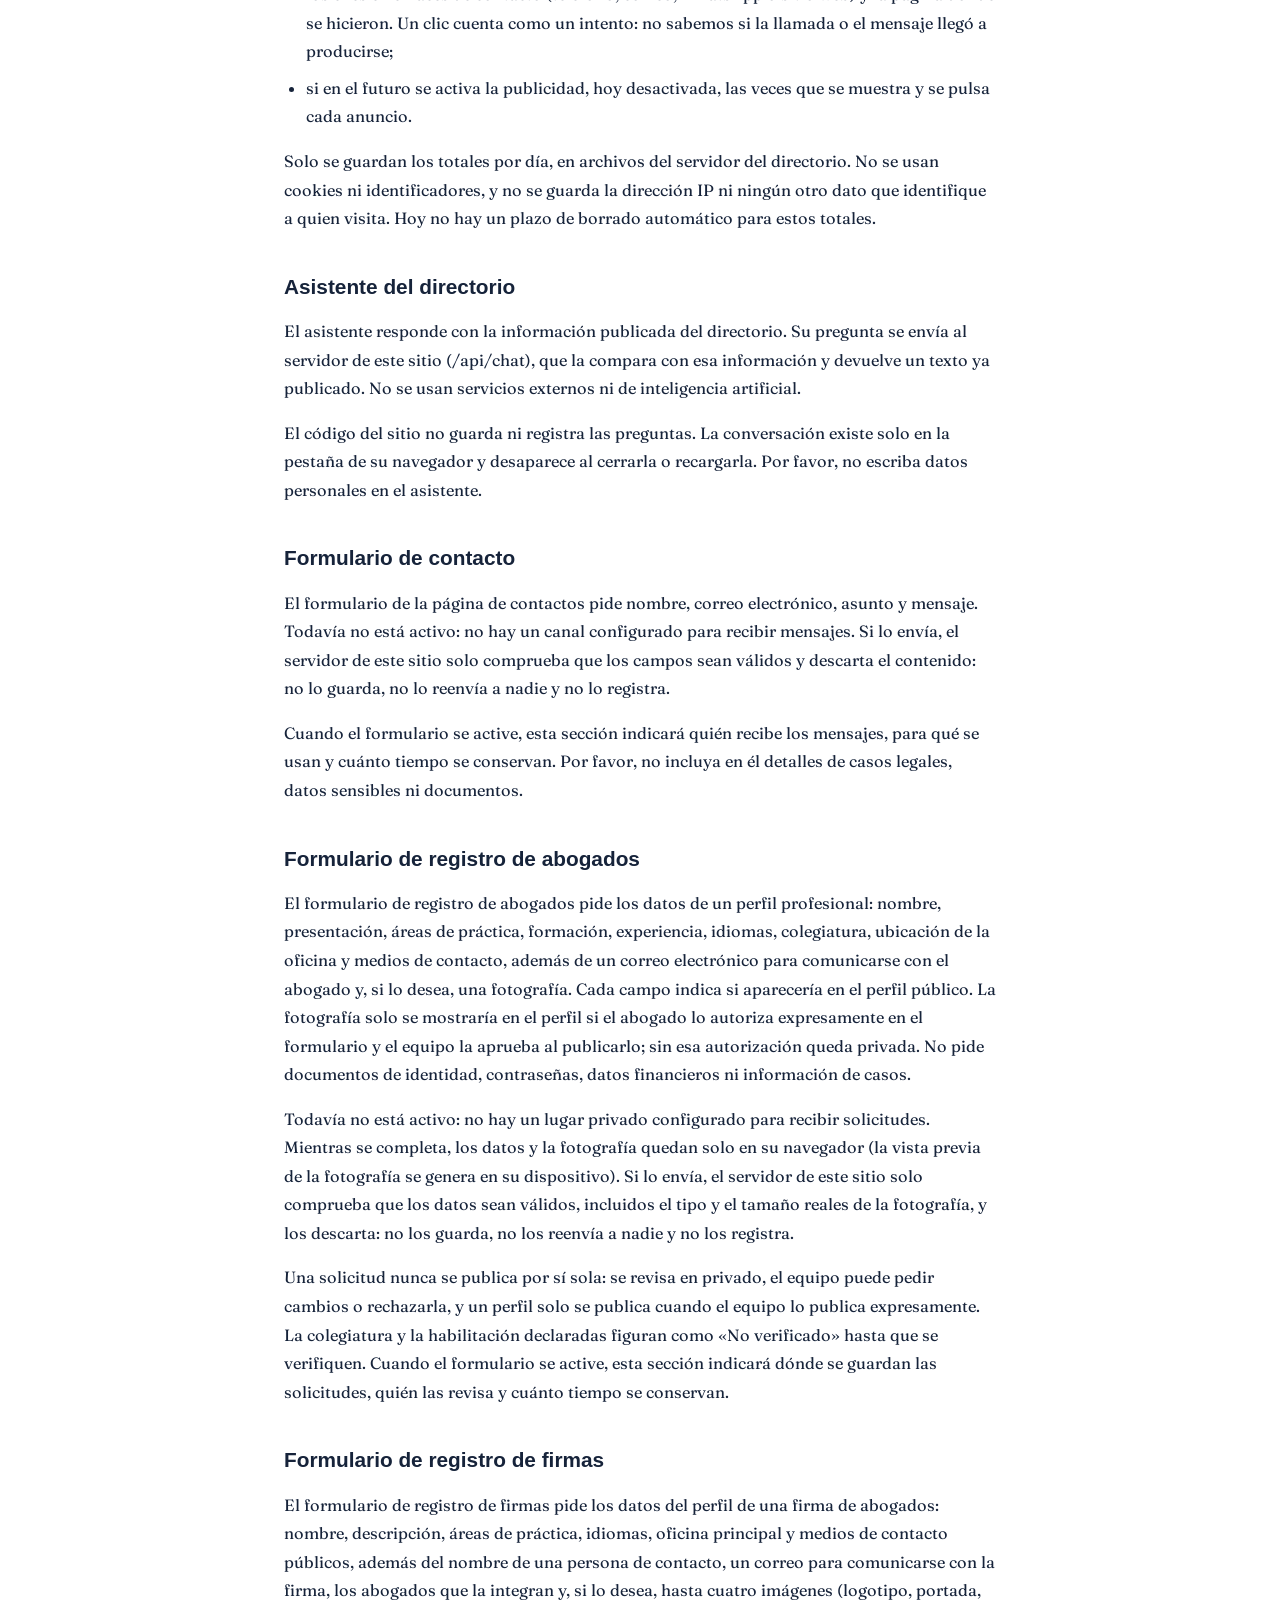
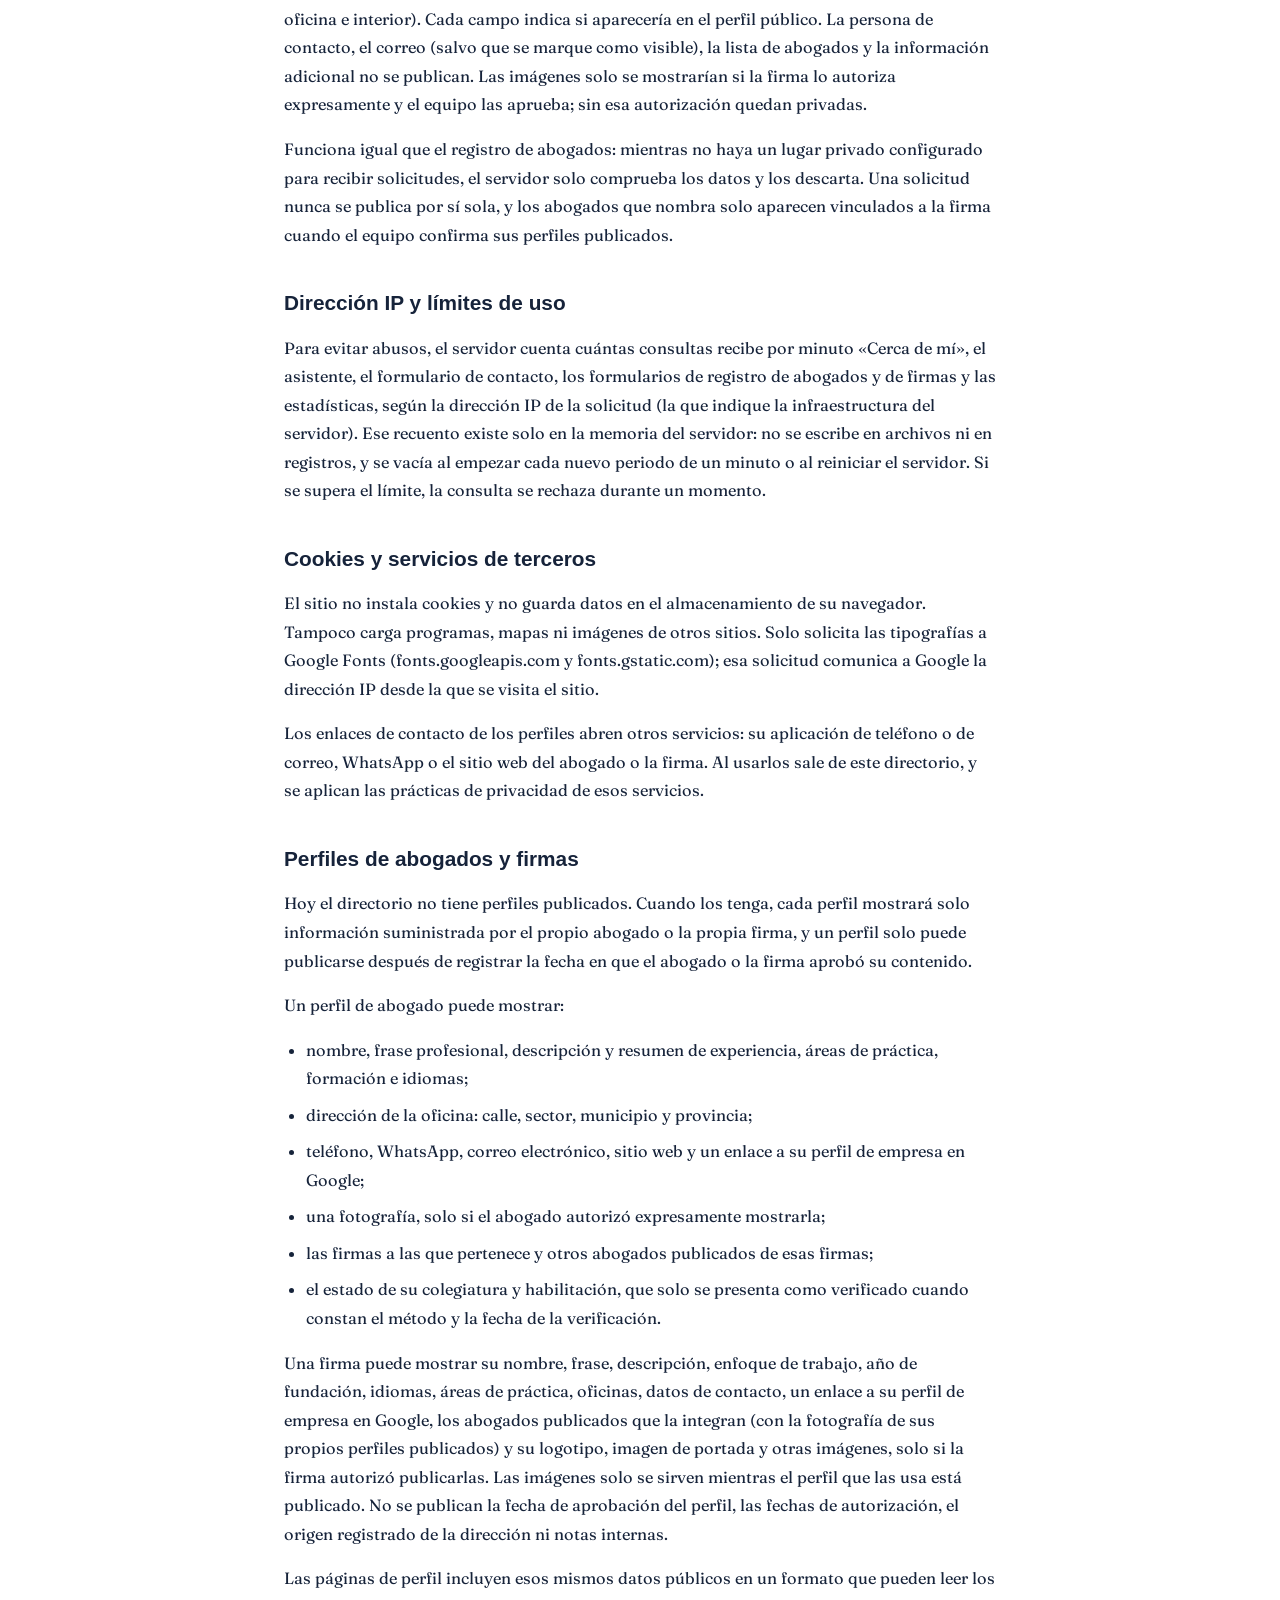
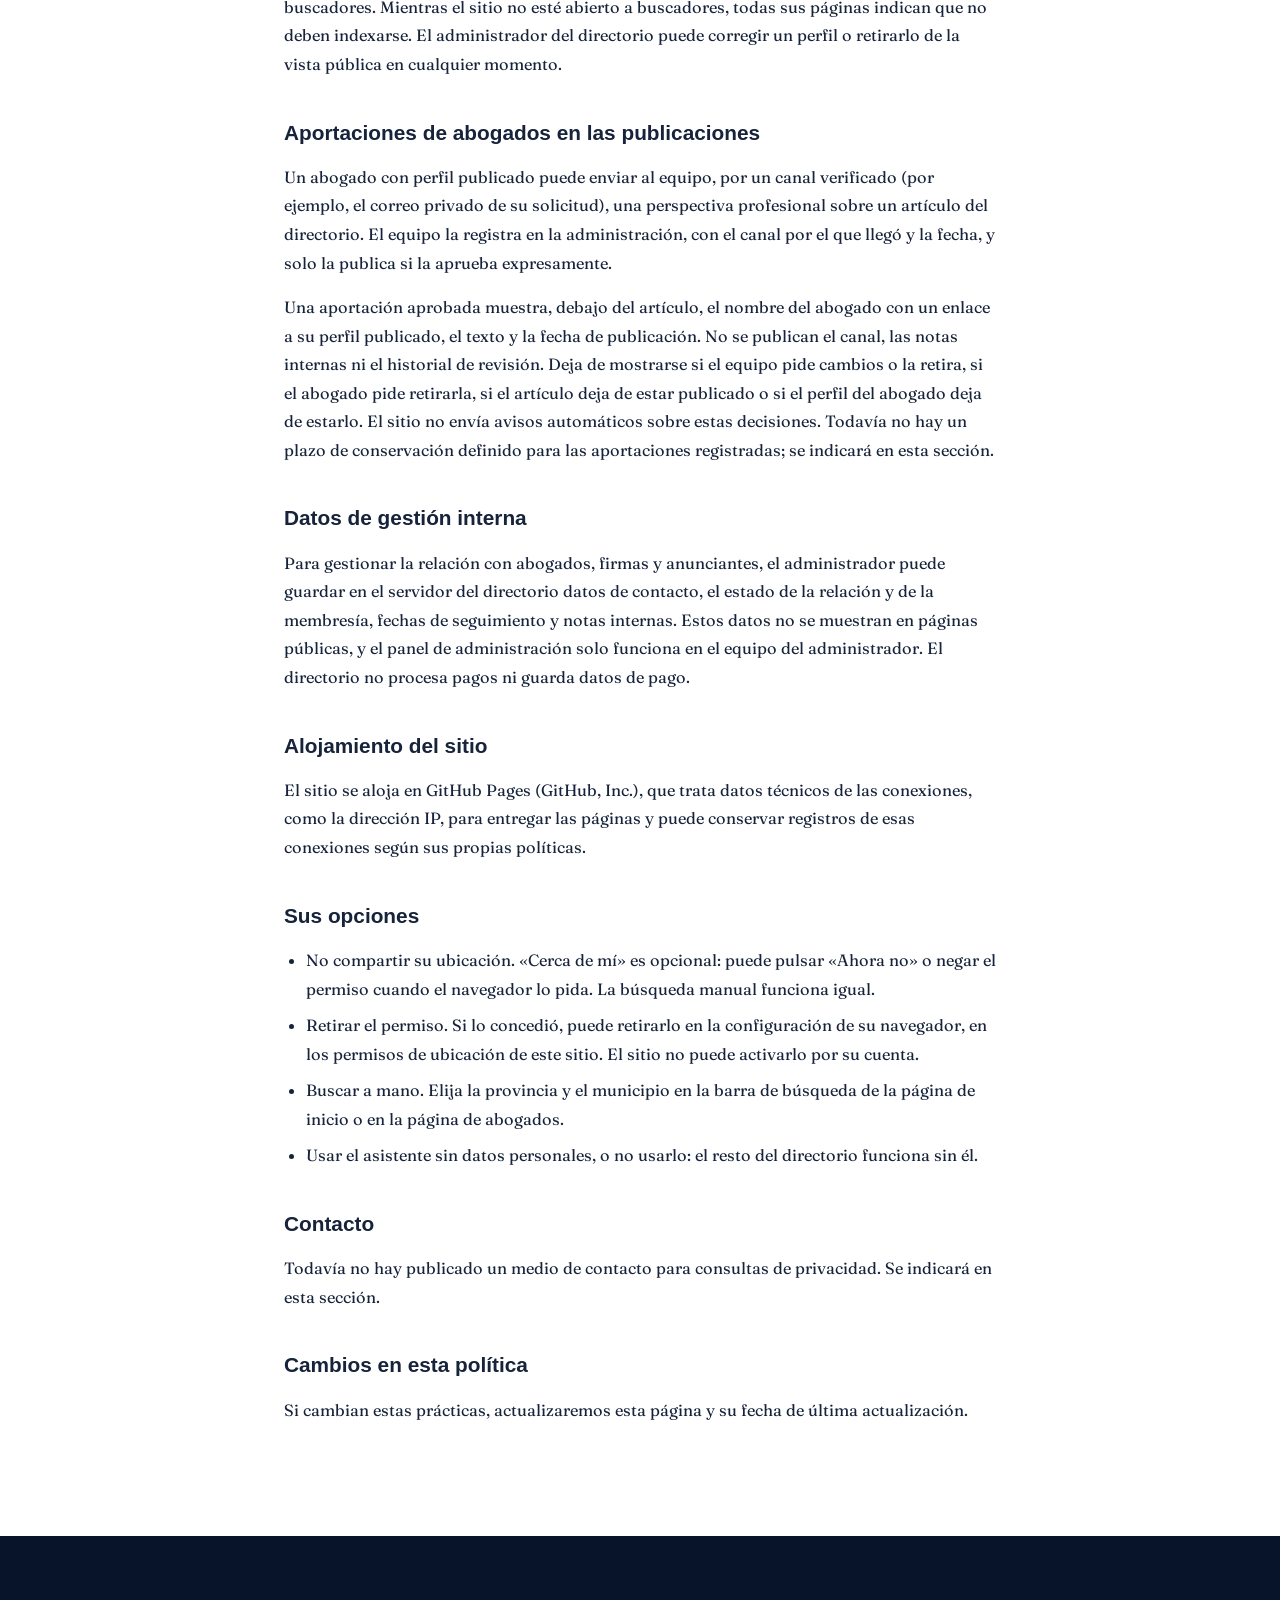
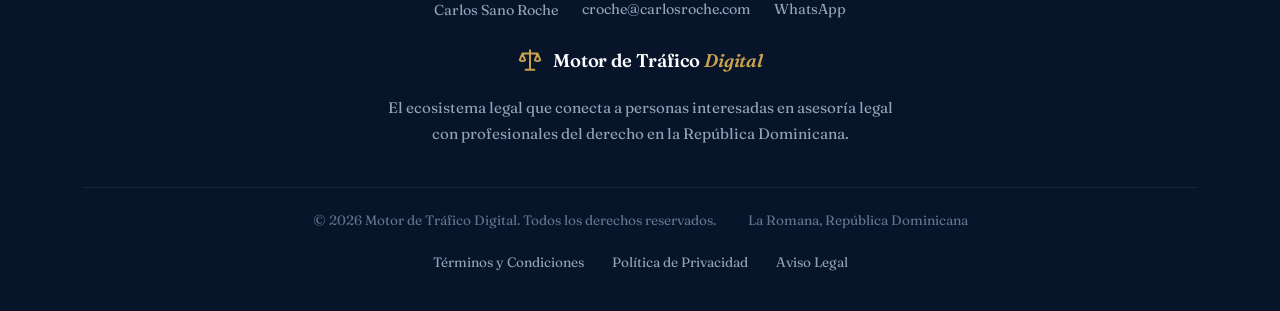
==== commit e2dc09ec: "Footer: WhatsApp link labelled "WhatsApp" instead of showing the number Co-Authored-By: Claude Sonne" ====
--- a/privacidad.html
+++ b/privacidad.html
@@ -413,7 +413,7 @@
         <div class="footer-contact">
           <span>Carlos Sano Roche</span>
           <a href="mailto:croche@carlosroche.com">croche@carlosroche.com</a>
-          <a href="https://wa.me/18292741749">https://wa.me/18292741749</a>
+          <a href="https://wa.me/18292741749">WhatsApp</a>
         </div>
         <a class="logo logo-light" href="./index.html">
           <svg
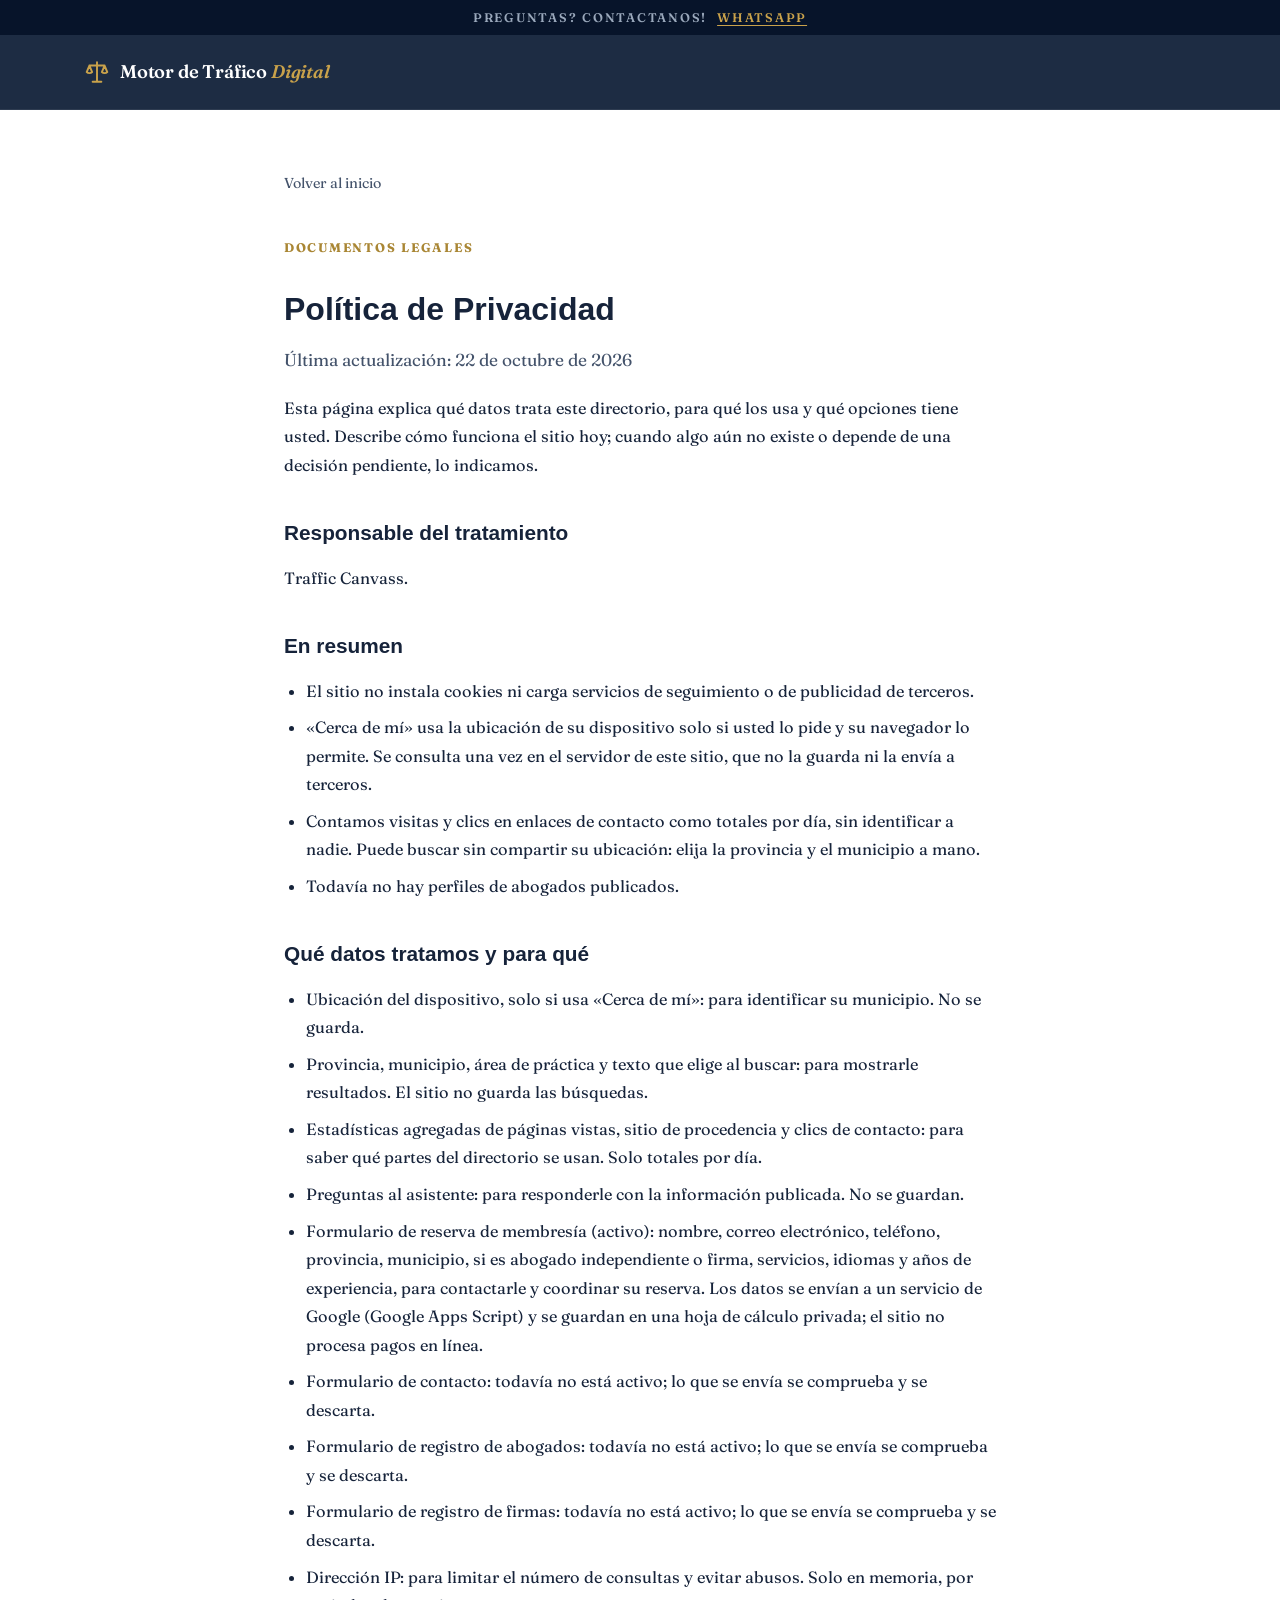
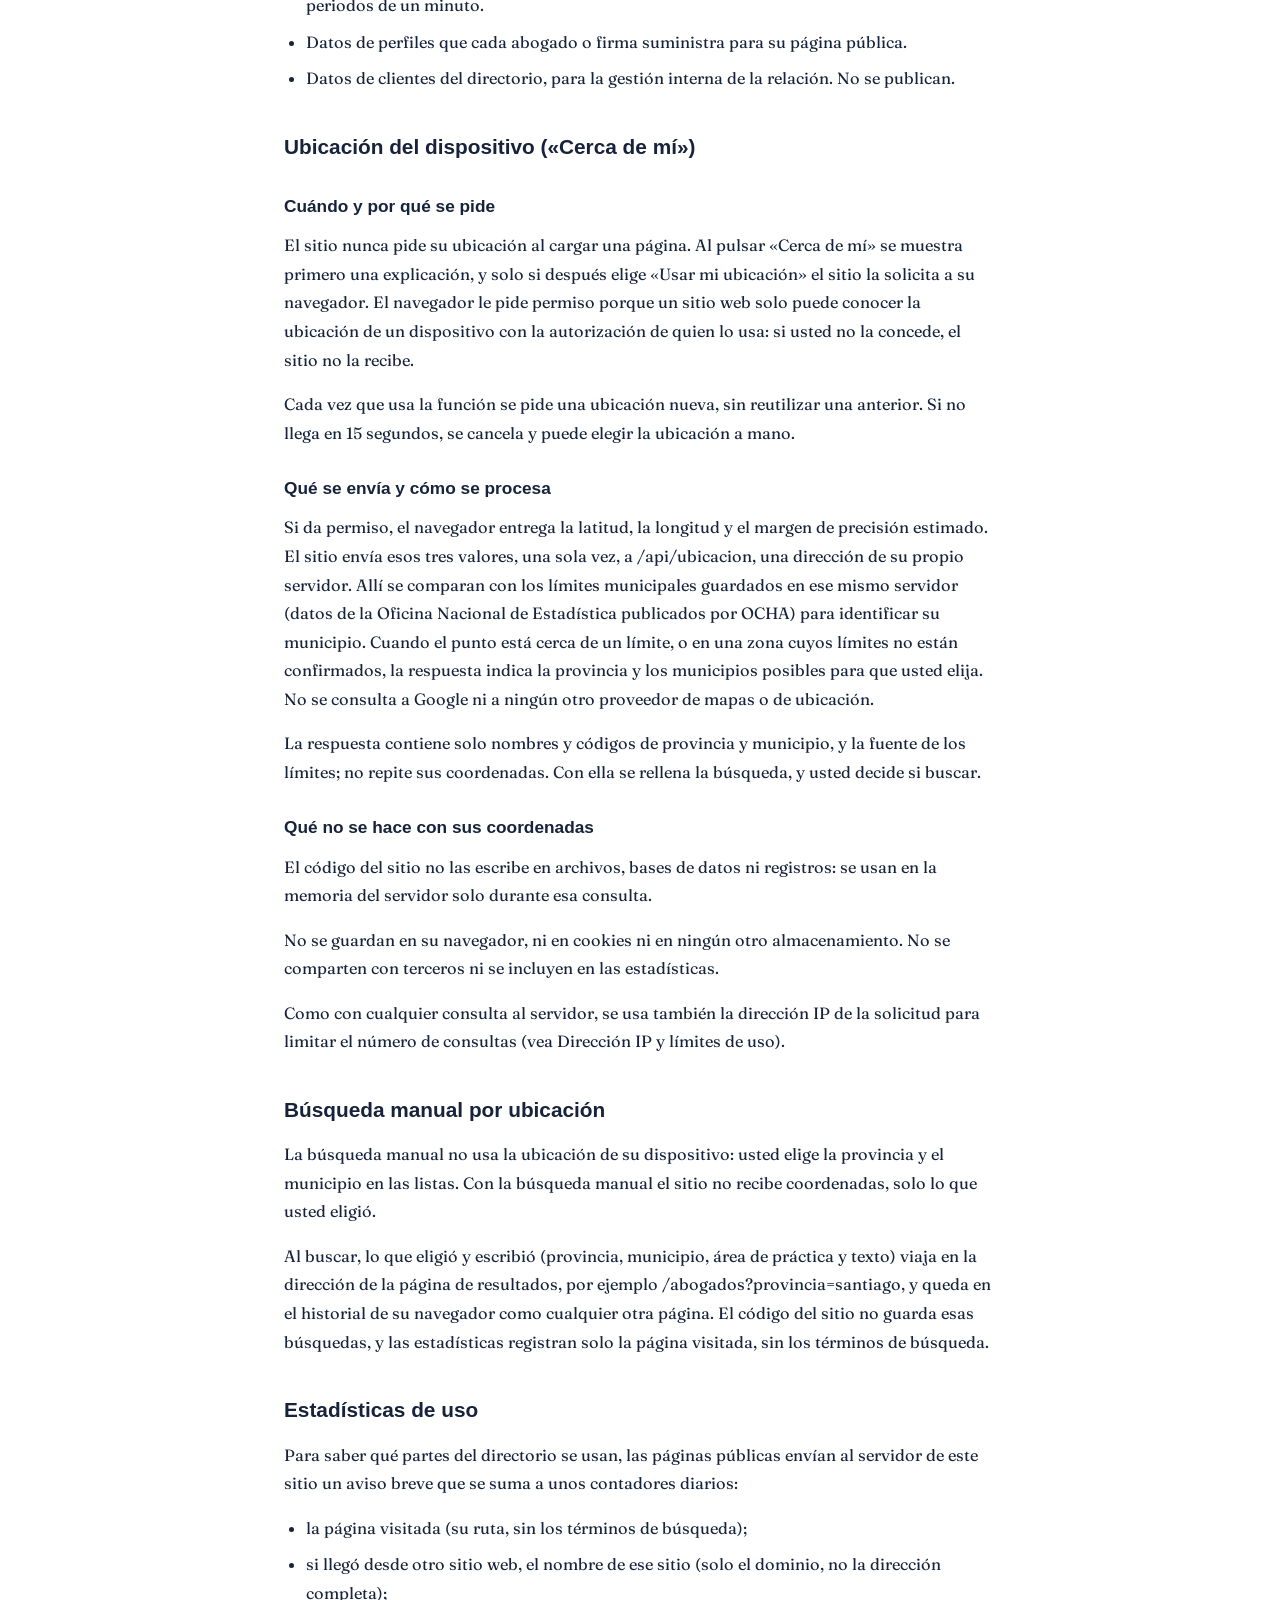
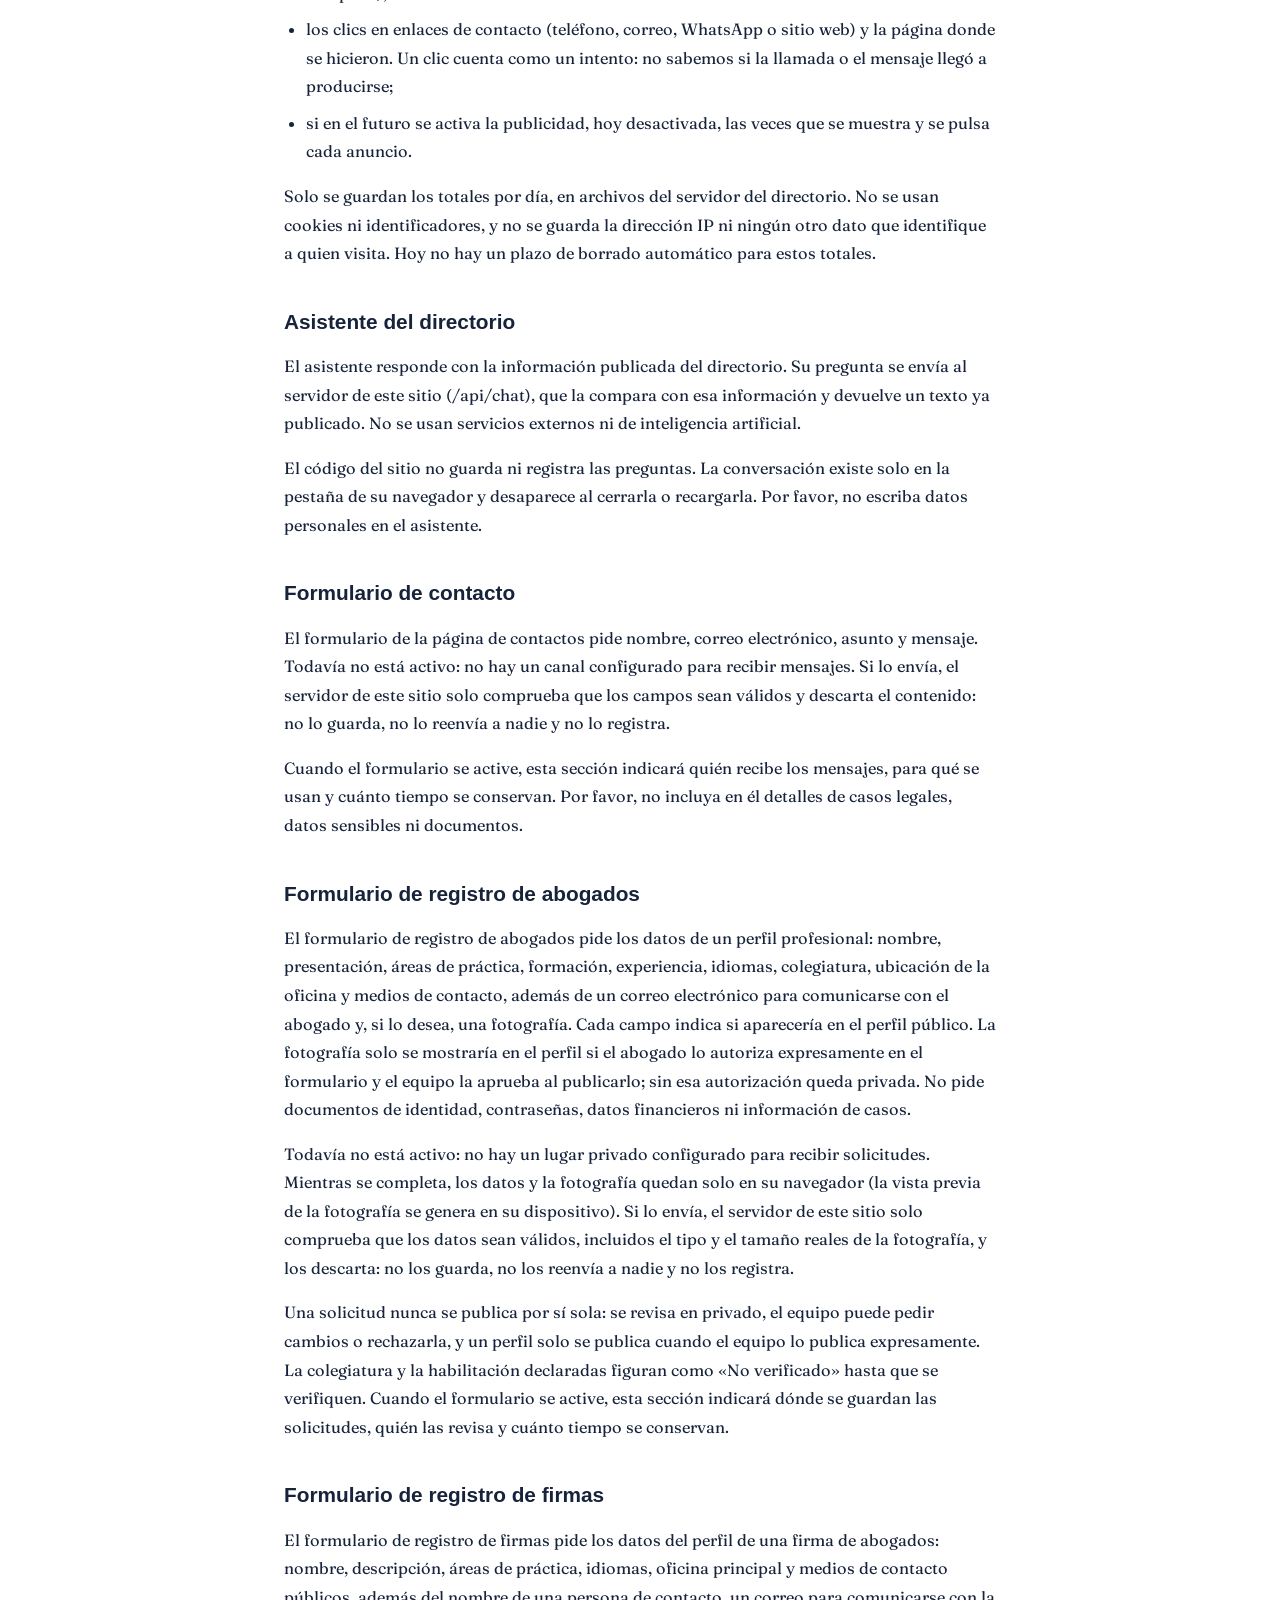
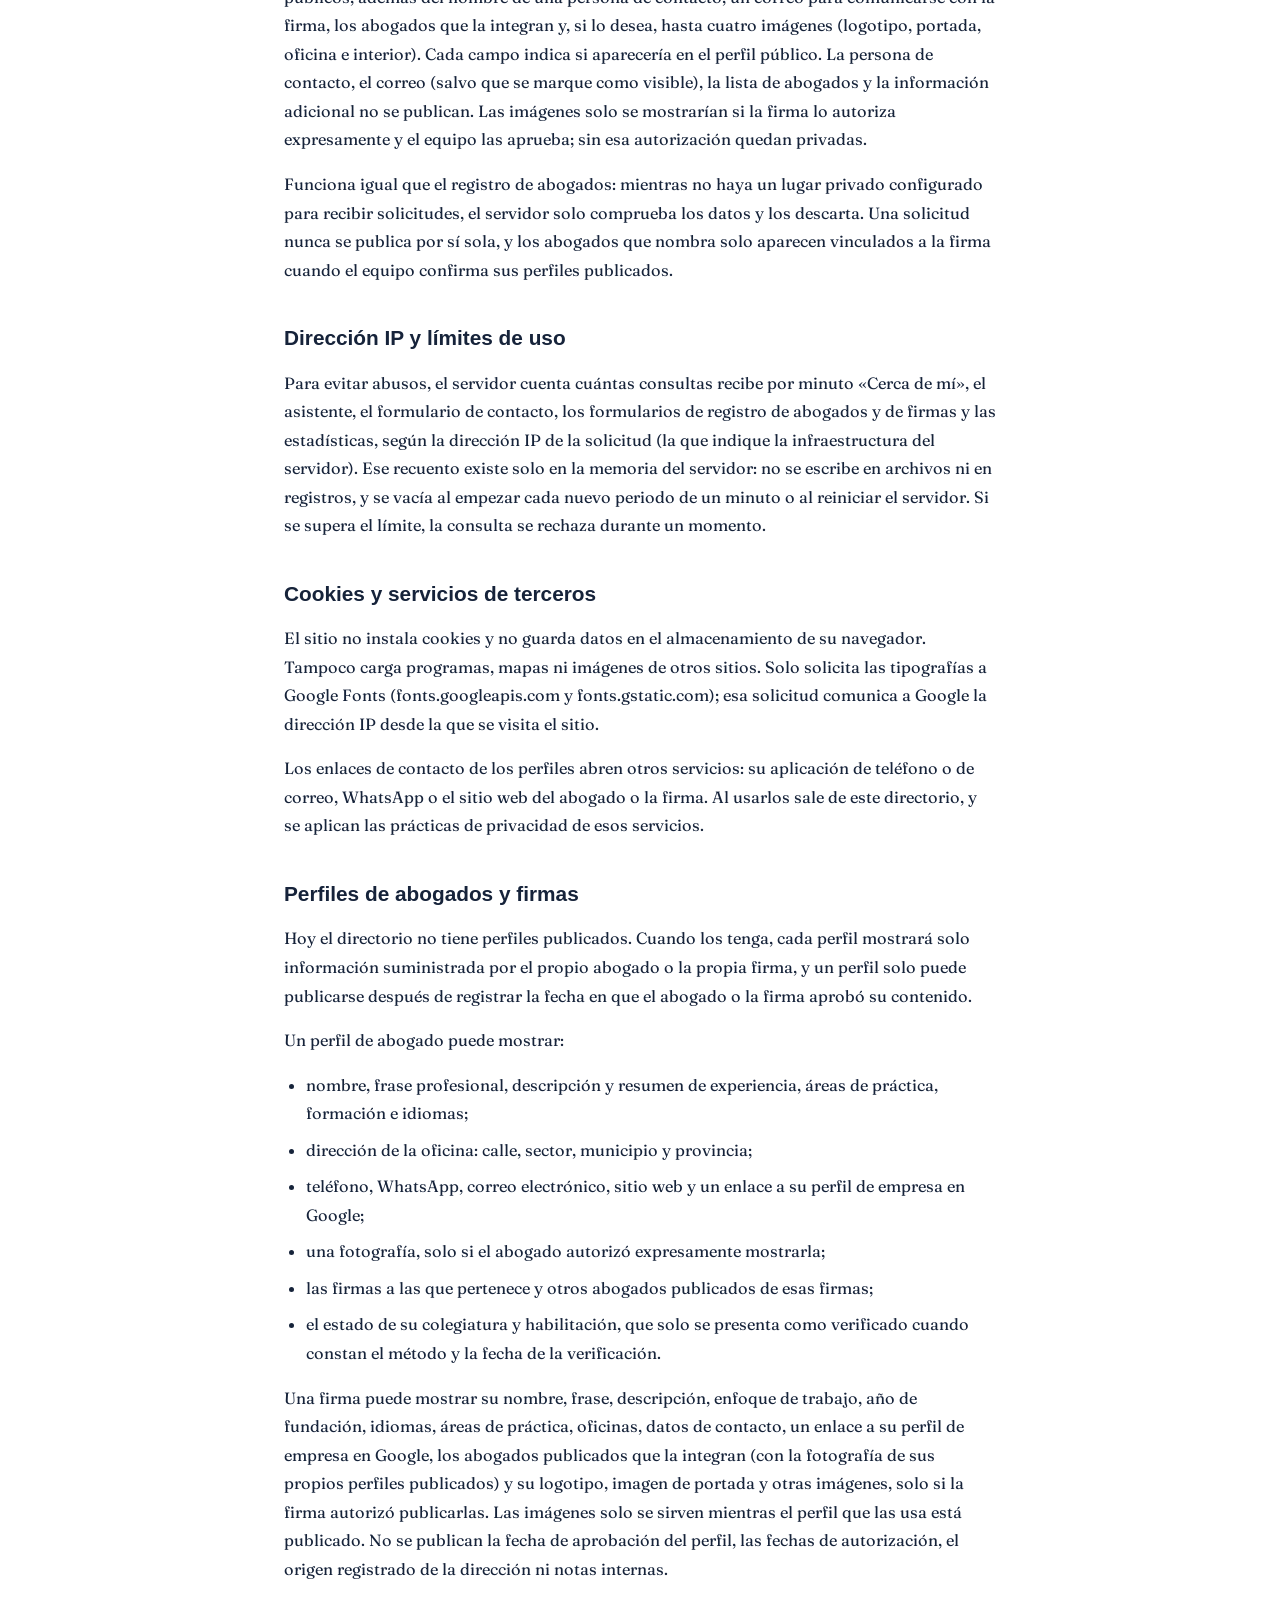
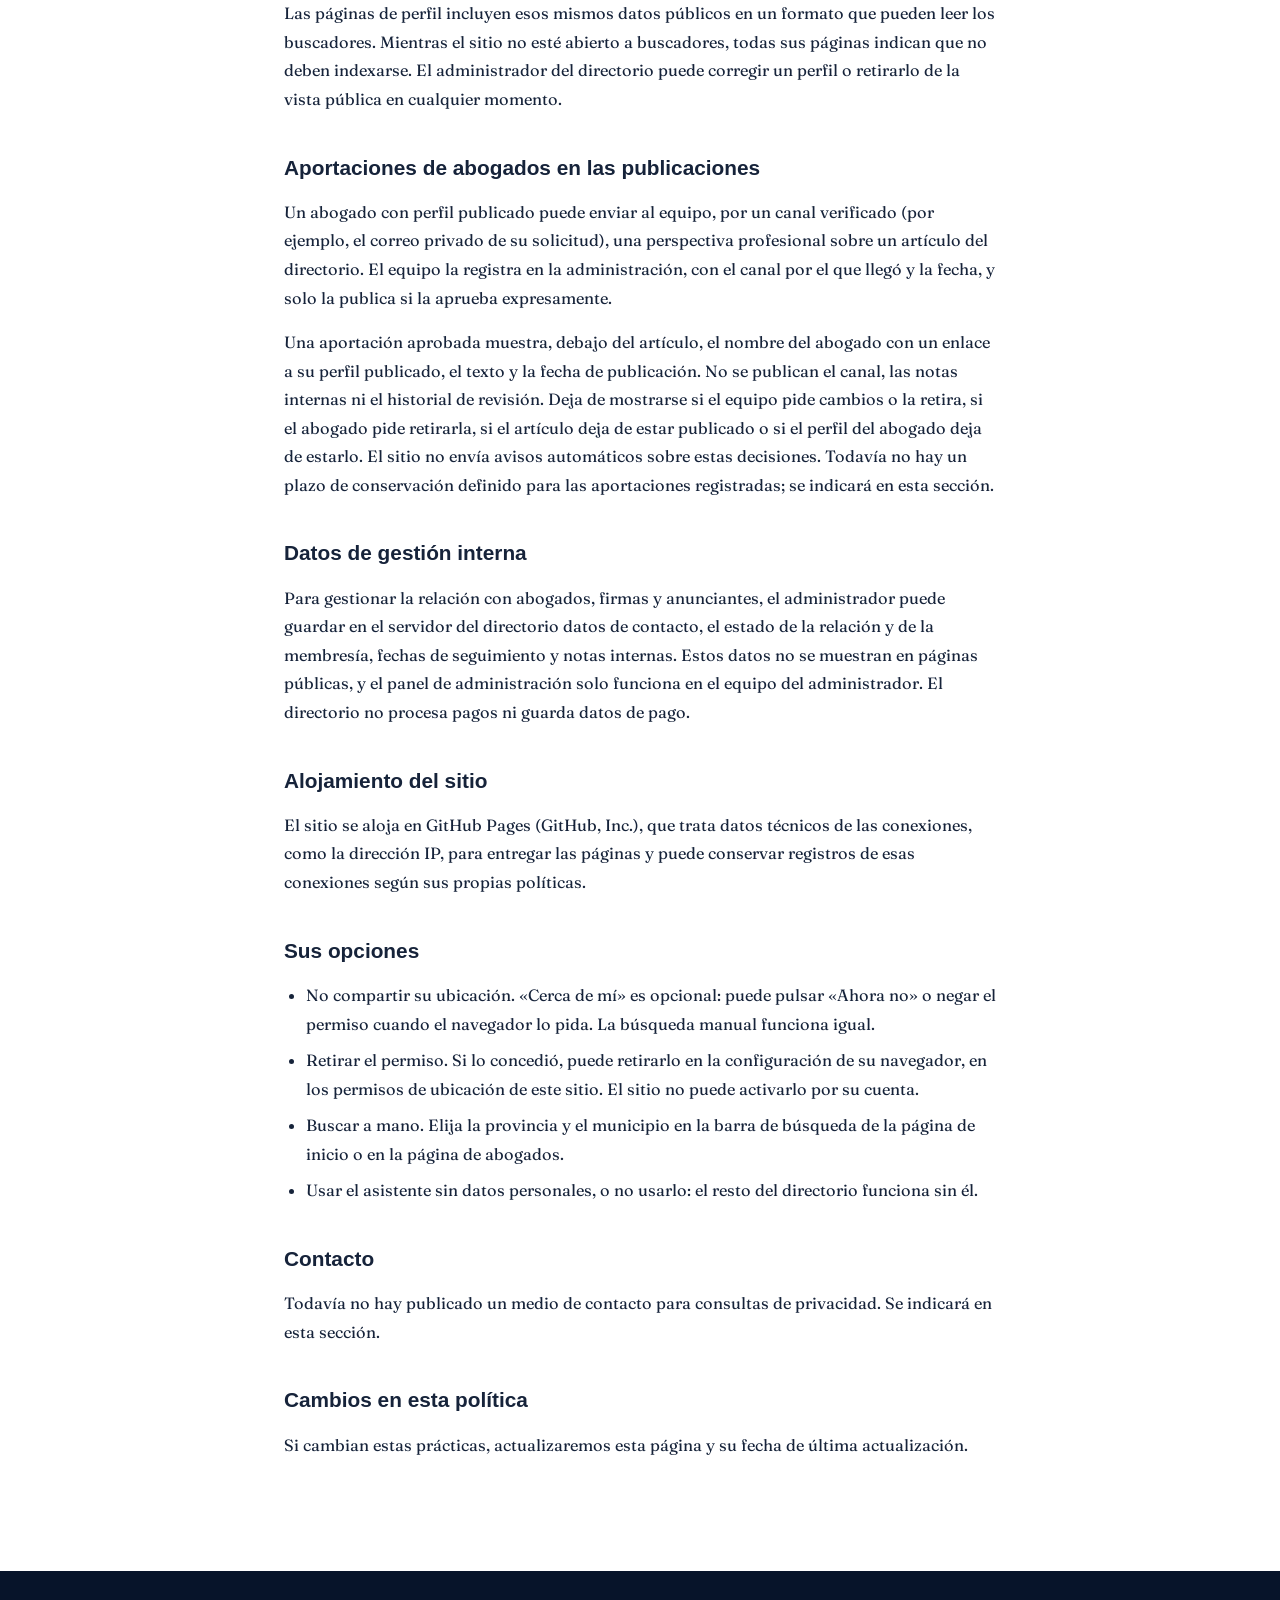
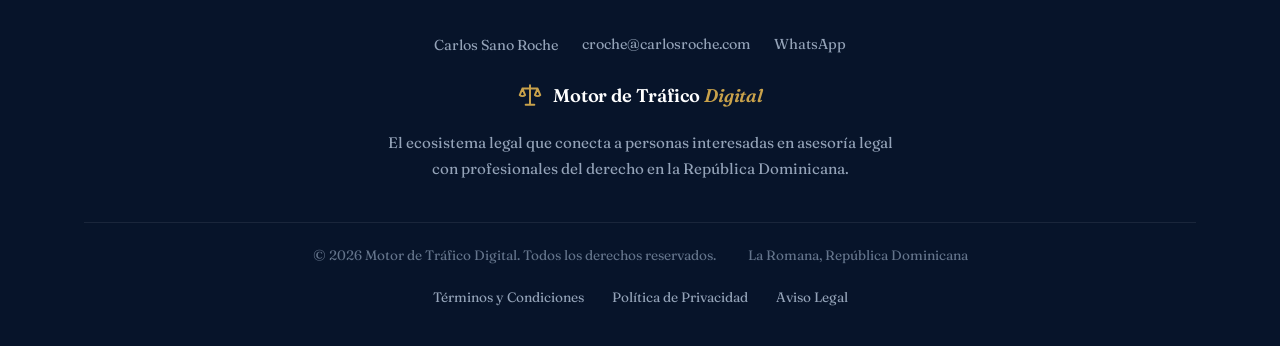
==== commit 98c425e9: "WhatsApp bar above the header on every page Co-Authored-By: Claude Sonnet 5.5 <noreply@anthropic.com" ====
--- a/privacidad.html
+++ b/privacidad.html
@@ -17,6 +17,10 @@
     <title>Política de Privacidad — Motor de Tráfico Digital</title>
   </head>
   <body>
+    <div class="wa-bar">
+      <span>Preguntas? Contactanos!</span>
+      <a href="https://wa.me/18292741749">WhatsApp</a>
+    </div>
     <header class="site-header">
       <div class="container header-inner">
         <a class="logo" href="./index.html">
--- a/assets/index-CUICVN3A.css
+++ b/assets/index-CUICVN3A.css
@@ -352,3 +352,7 @@
 .footer-contact a{color:inherit;text-decoration:none;border-bottom:1px solid transparent;transition:color .15s,border-color .15s}
 .footer-contact a:hover,.footer-contact a:focus-visible{color:var(--gold);border-bottom-color:var(--gold)}
 @media(max-width:520px){.footer-contact{flex-direction:column;gap:6px}}
+/* WhatsApp bar above the header */
+.wa-bar{display:flex;justify-content:center;align-items:center;flex-wrap:wrap;gap:4px 10px;padding:10px 16px;background:#07142a;color:#9aa8bb;font-size:.78rem;font-weight:600;letter-spacing:.14em;text-transform:uppercase}
+.wa-bar a{color:var(--gold);text-decoration:underline;text-underline-offset:3px}
+.wa-bar a:hover,.wa-bar a:focus-visible{color:var(--gold-soft)}
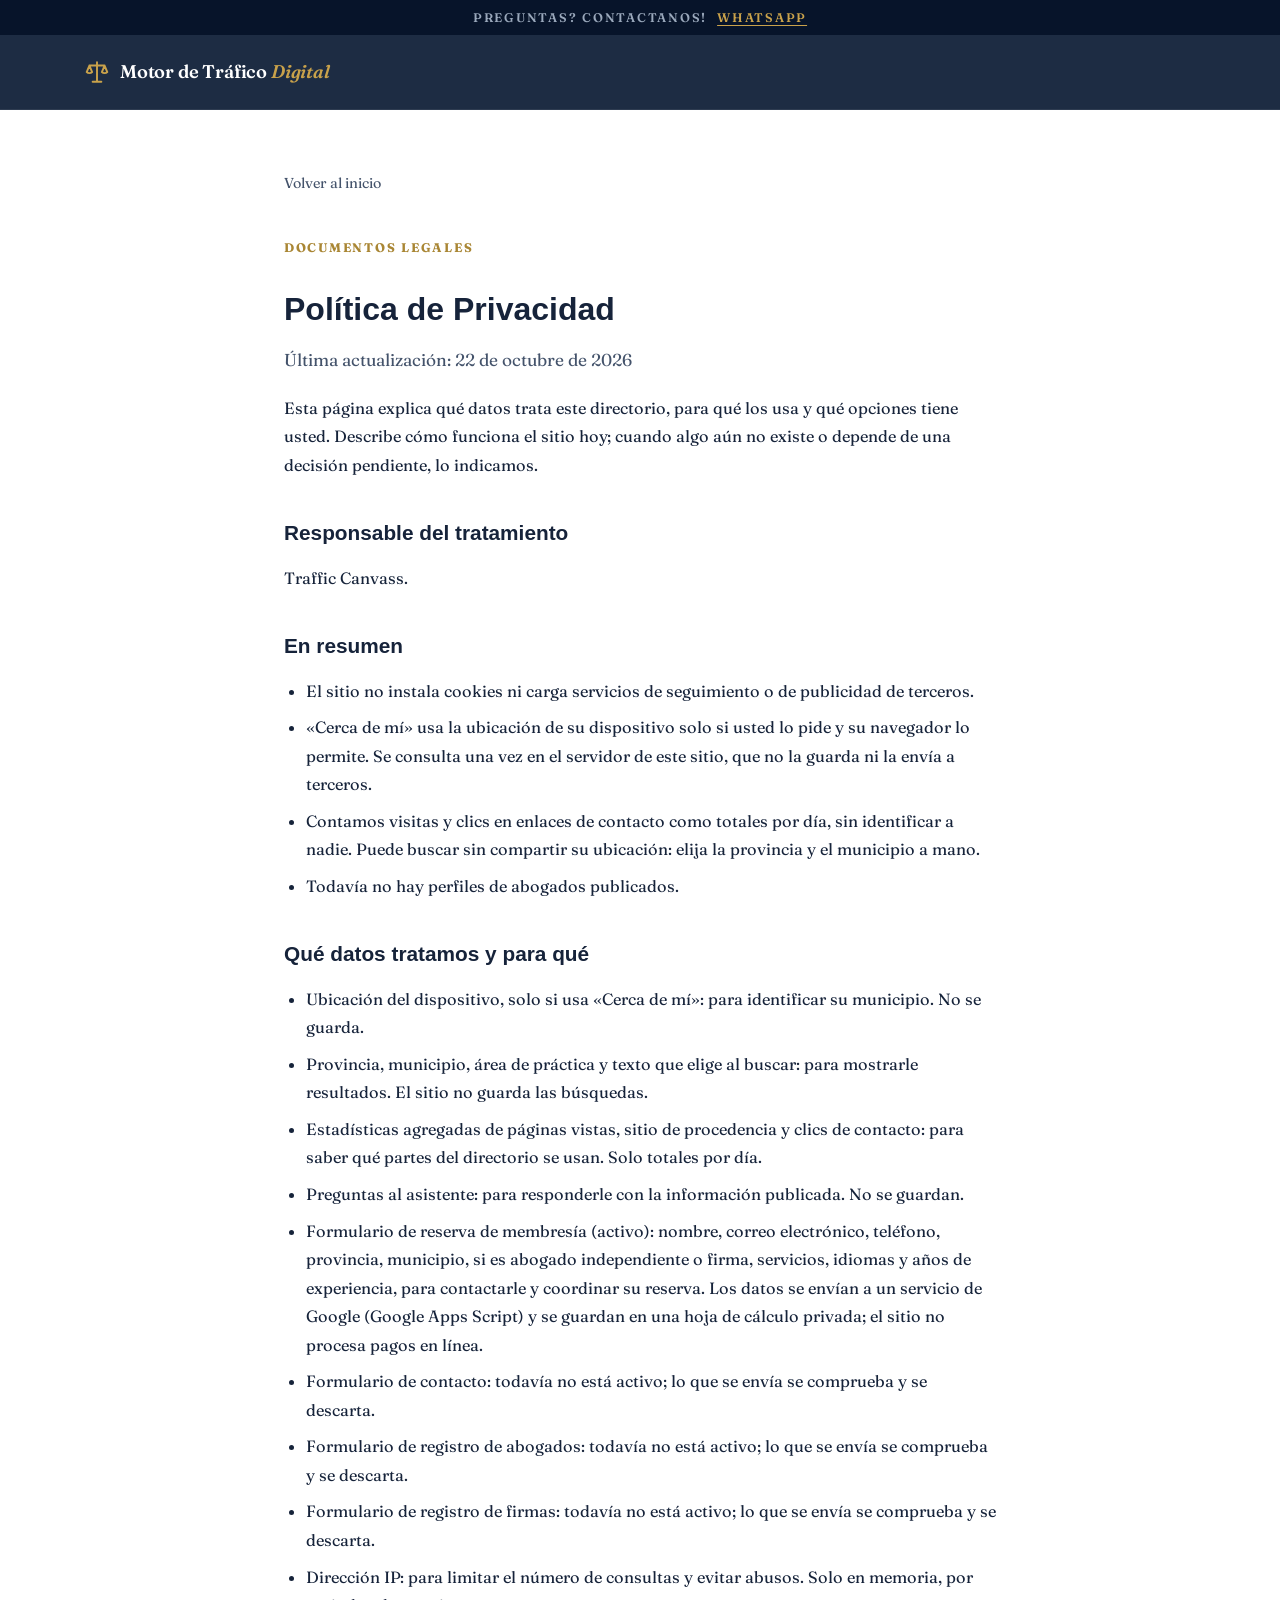
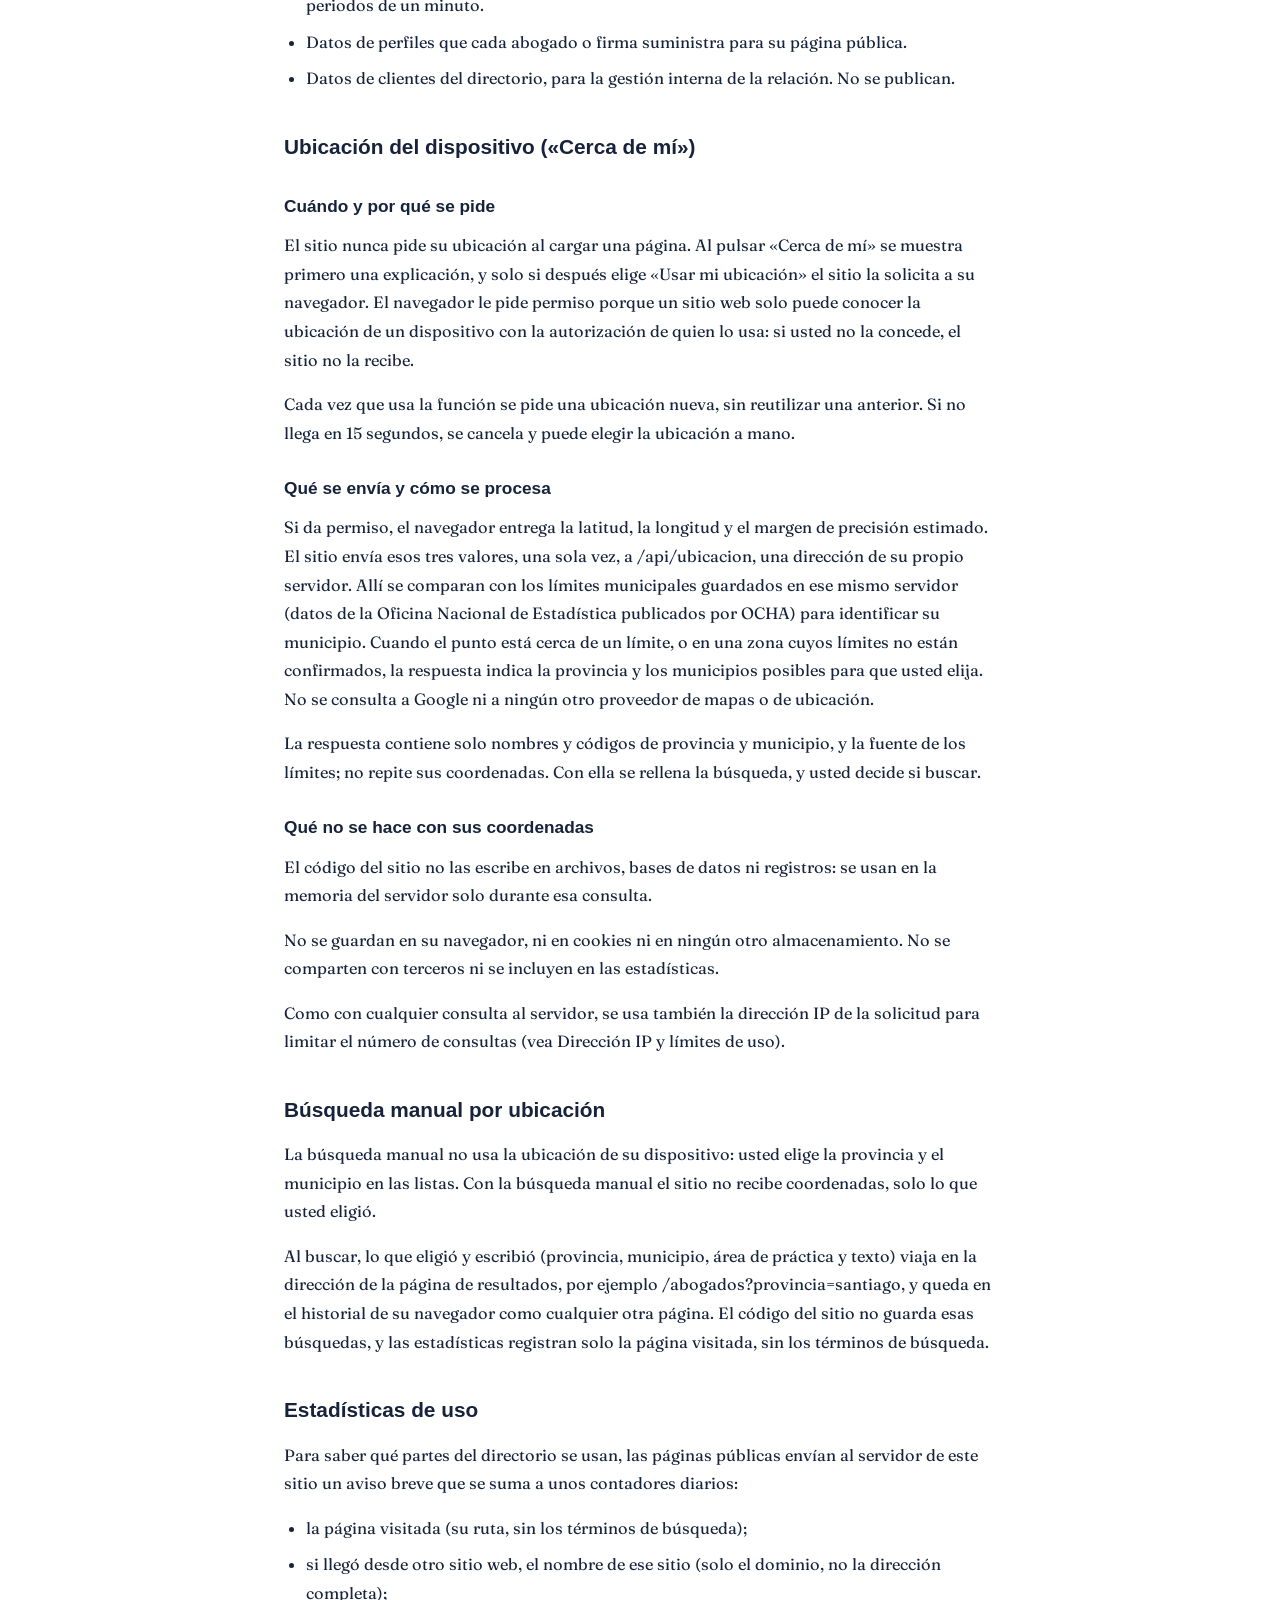
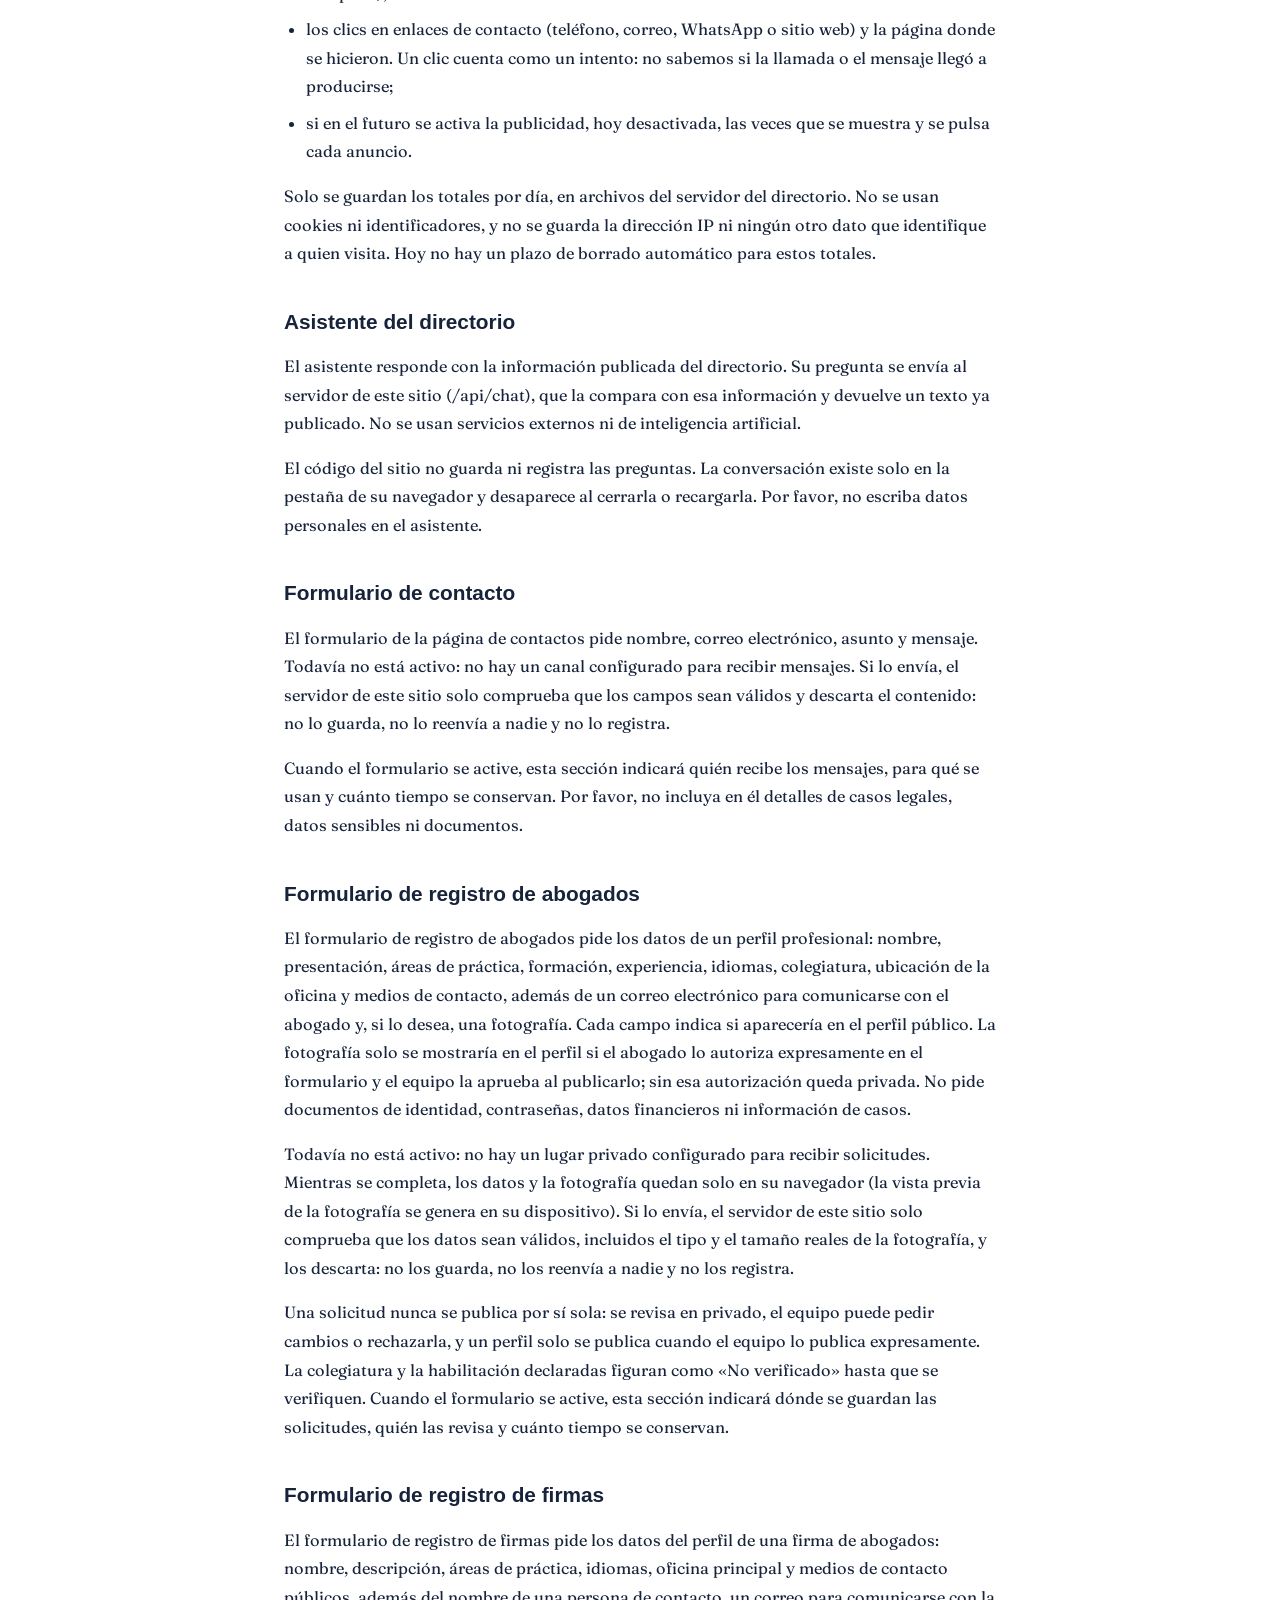
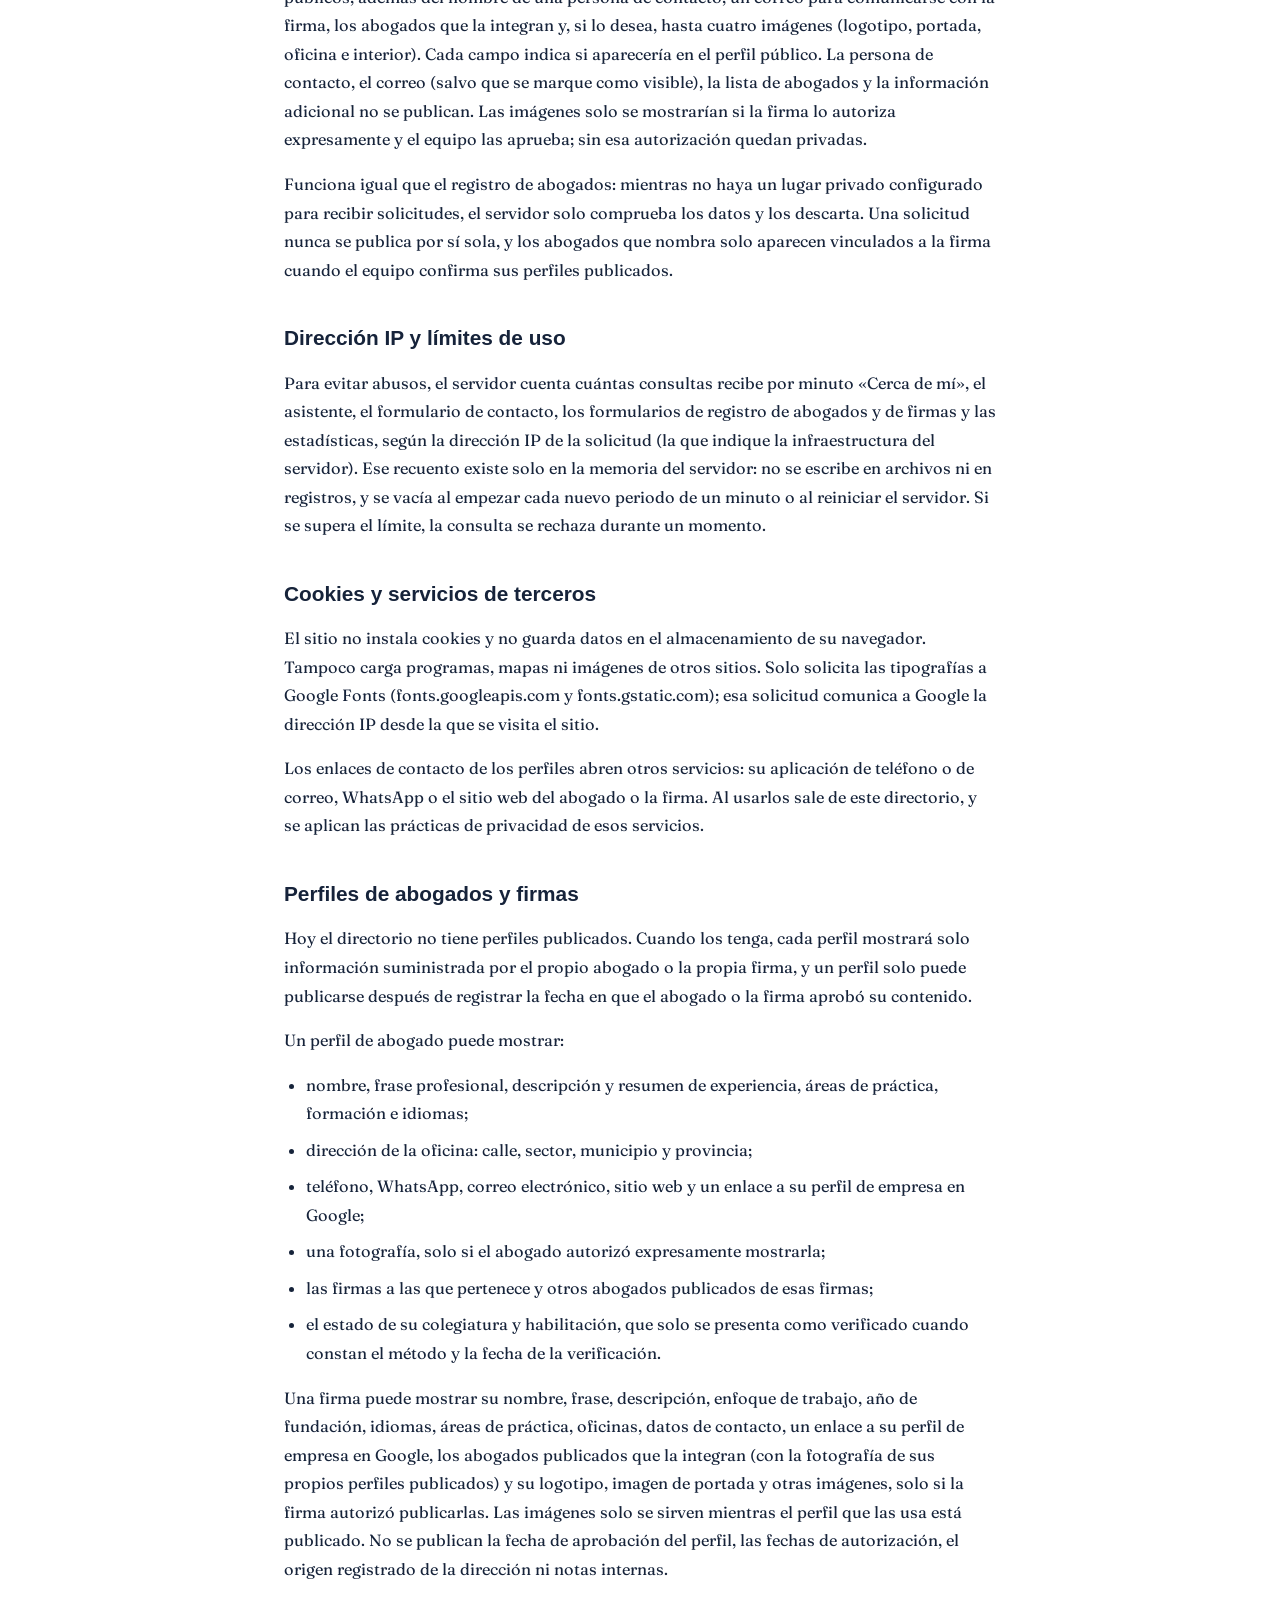
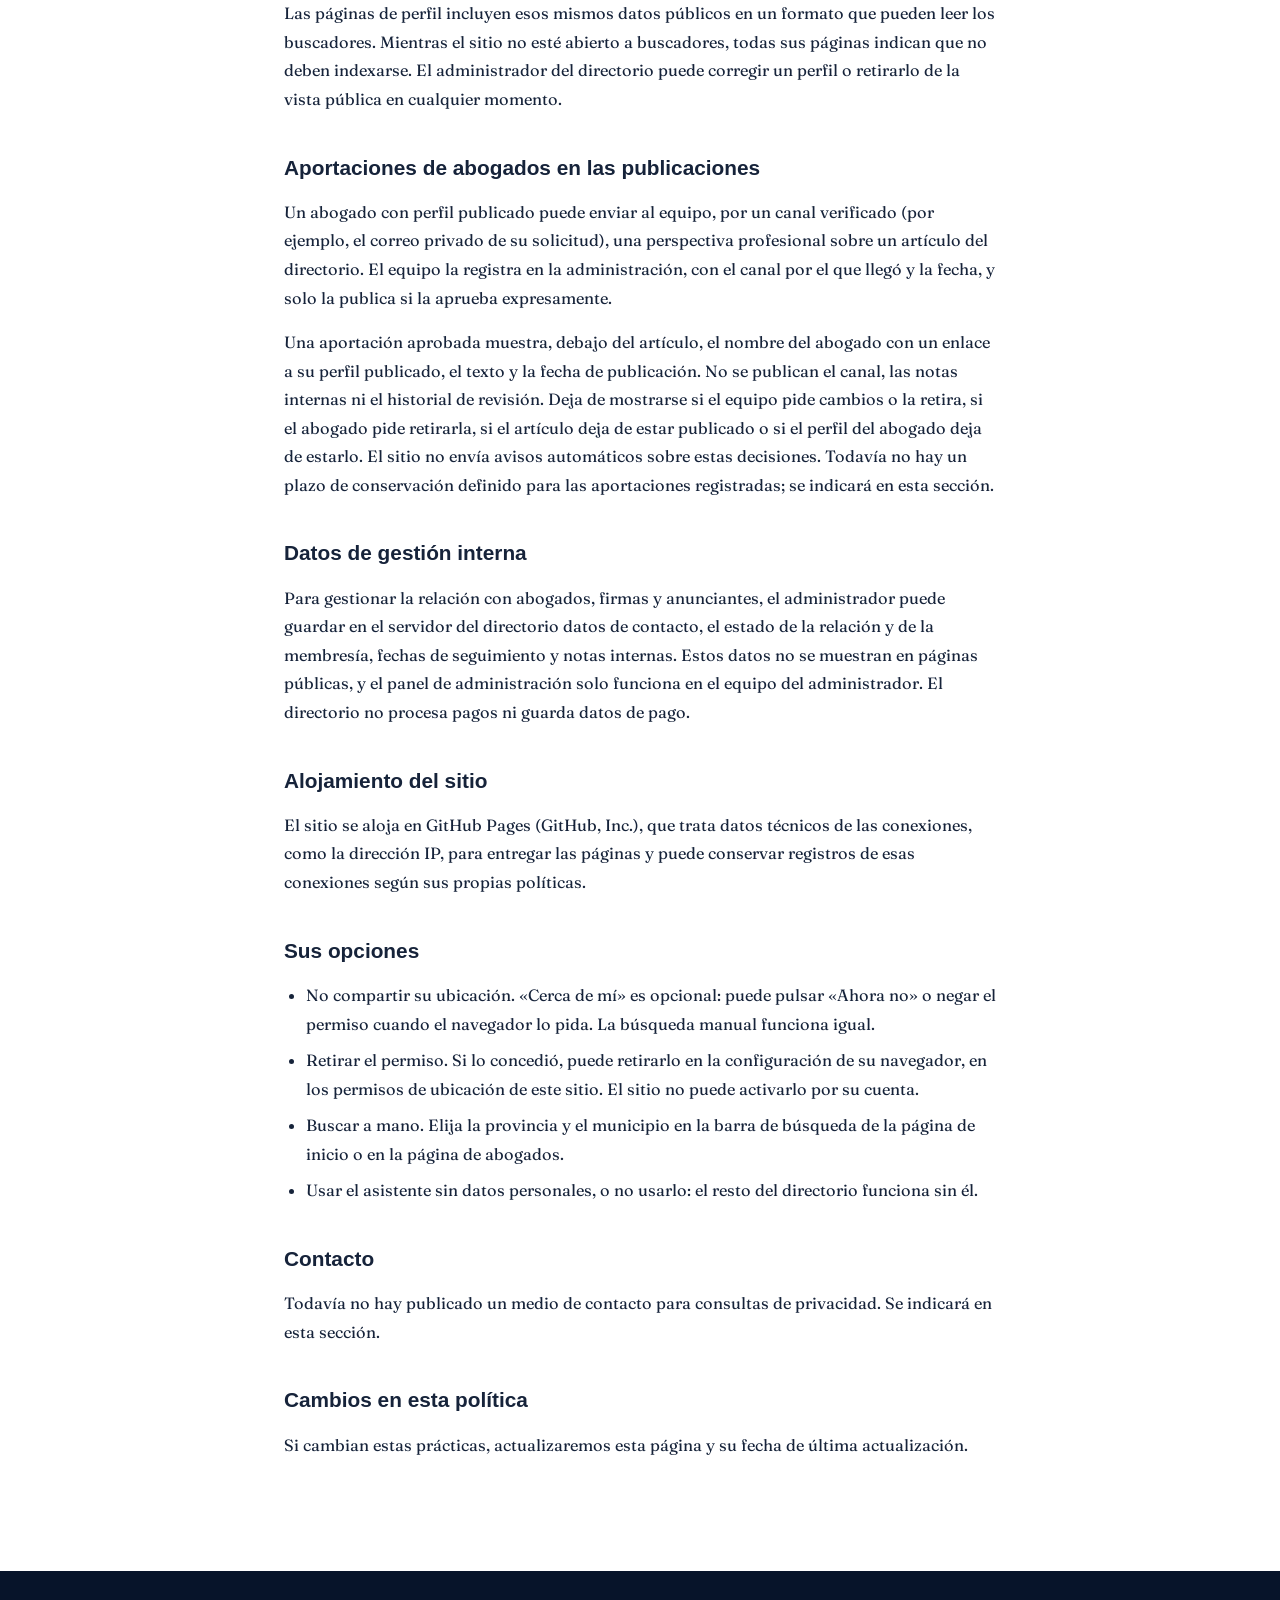
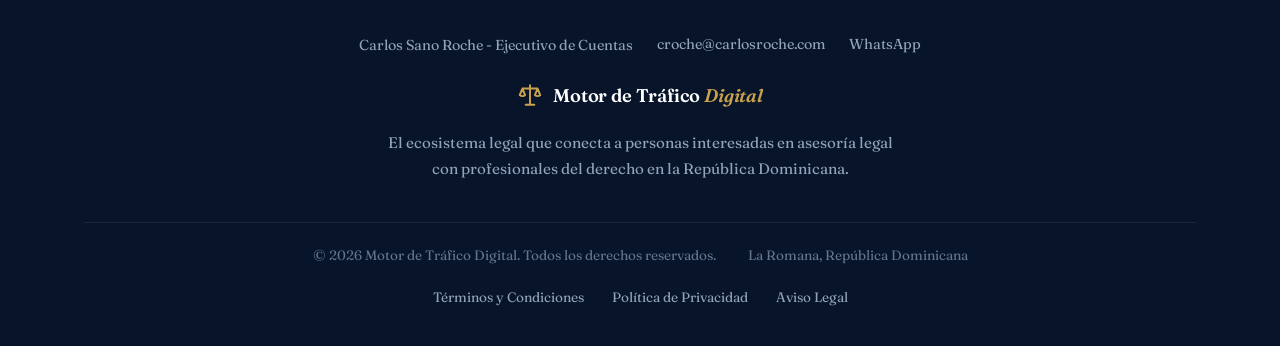
==== commit 41f5d8b8: "Footer: add the account-executive title to the contact name Co-Authored-By: Claude Sonnet 5.5 <norep" ====
--- a/privacidad.html
+++ b/privacidad.html
@@ -415,7 +415,7 @@
     <footer class="site-footer">
       <div class="container footer-inner">
         <div class="footer-contact">
-          <span>Carlos Sano Roche</span>
+          <span>Carlos Sano Roche - Ejecutivo de Cuentas</span>
           <a href="mailto:croche@carlosroche.com">croche@carlosroche.com</a>
           <a href="https://wa.me/18292741749">WhatsApp</a>
         </div>
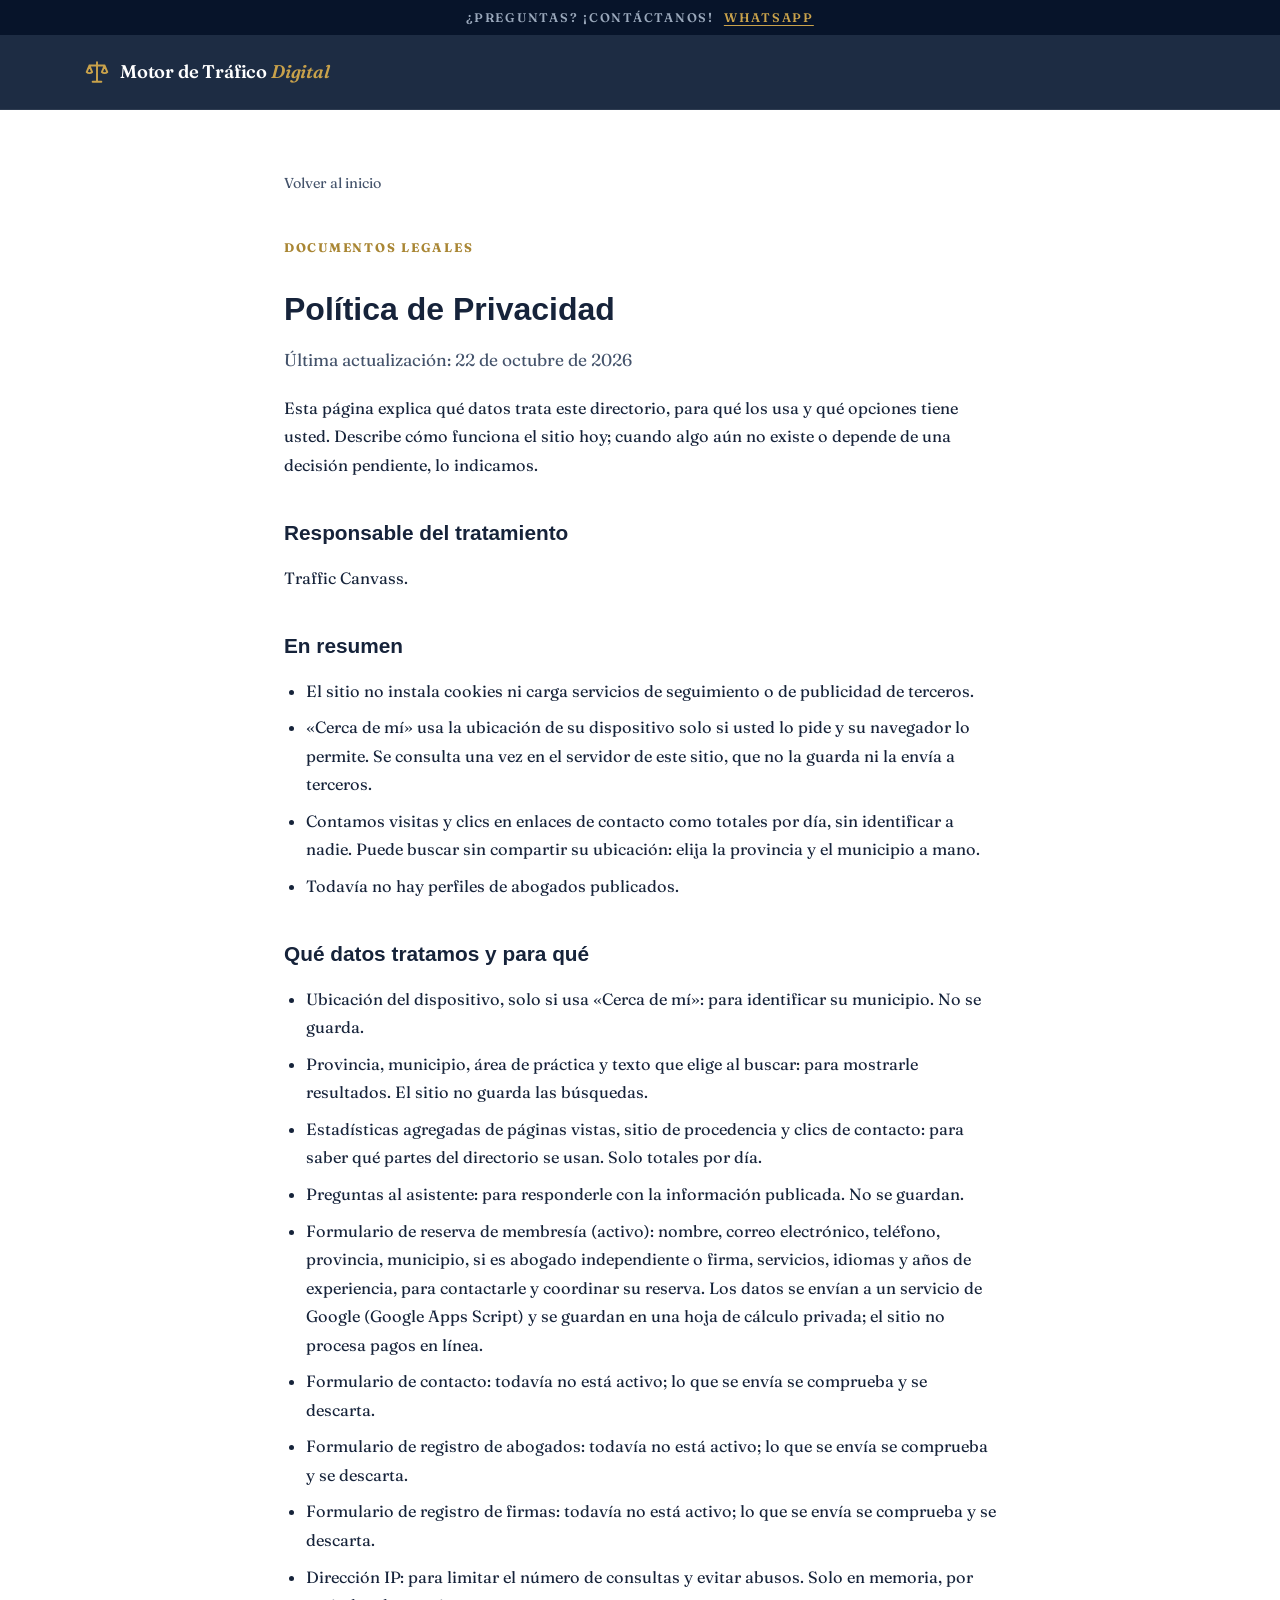
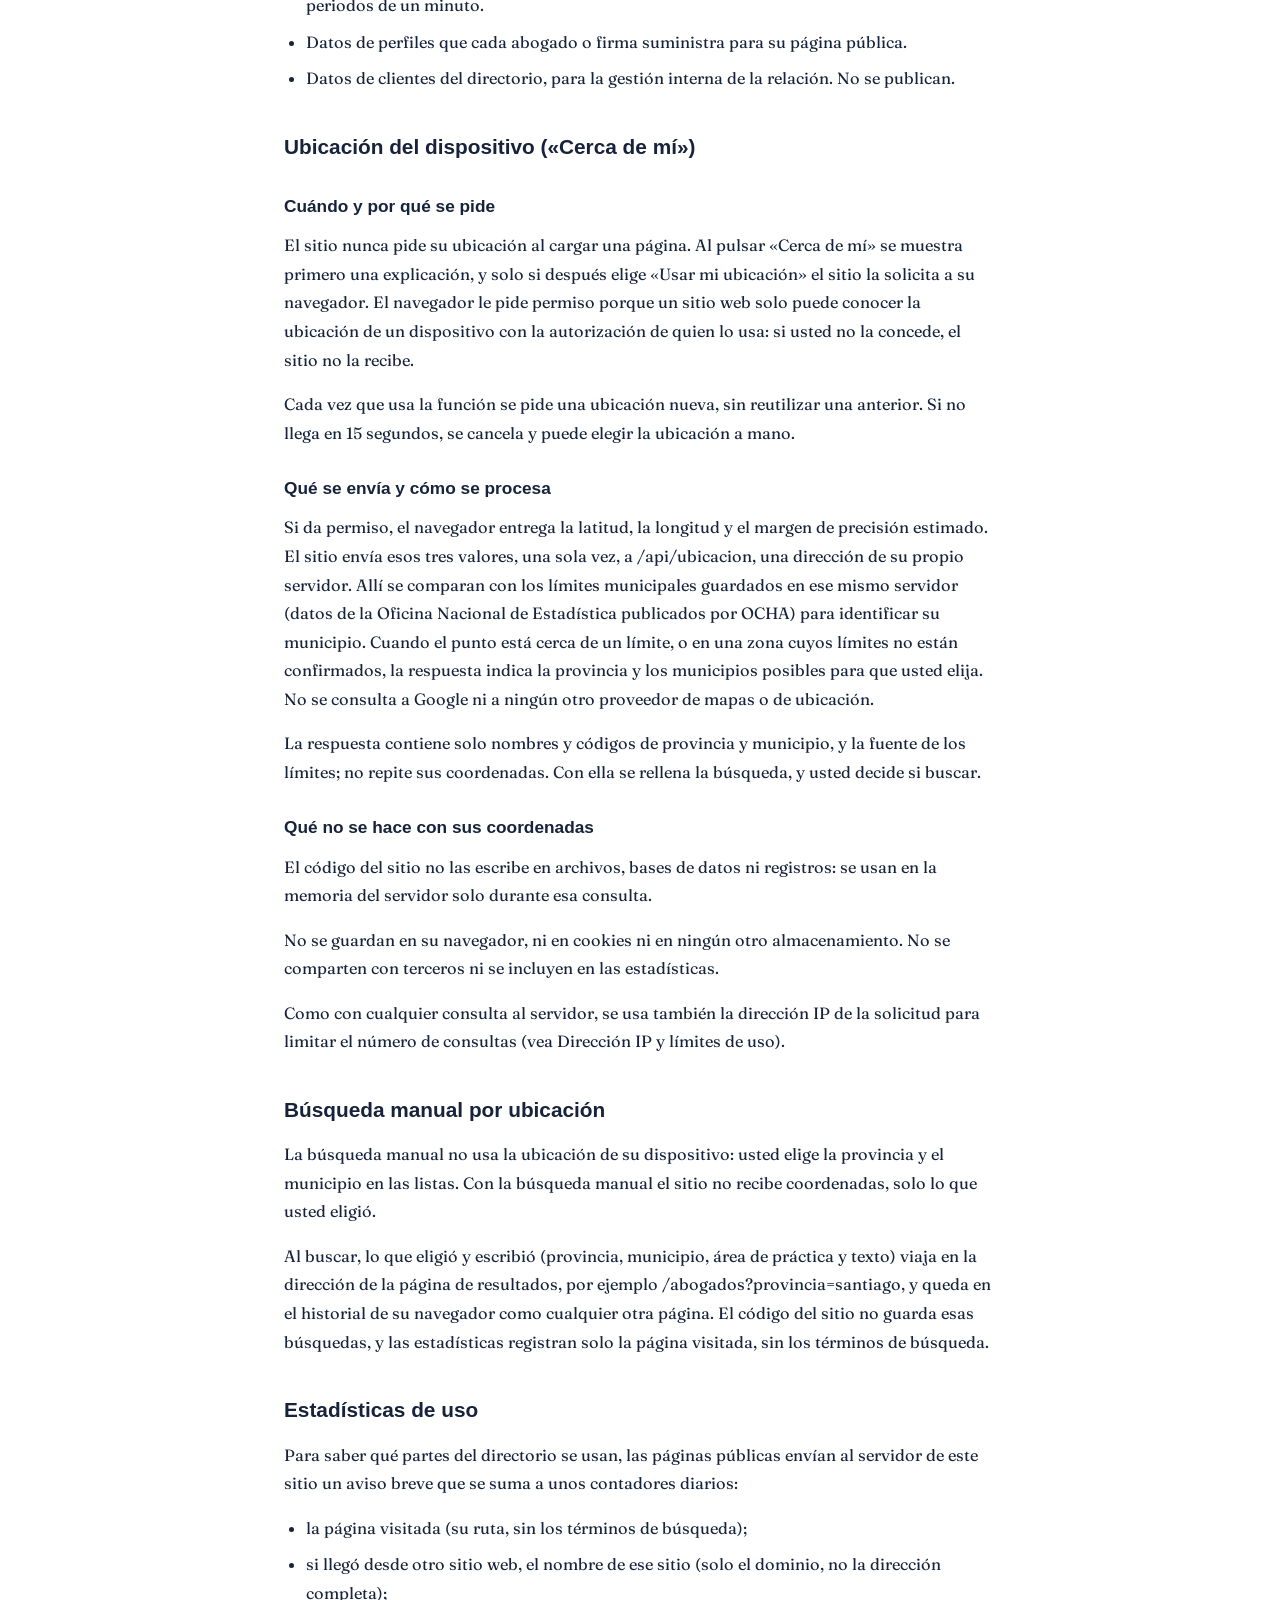
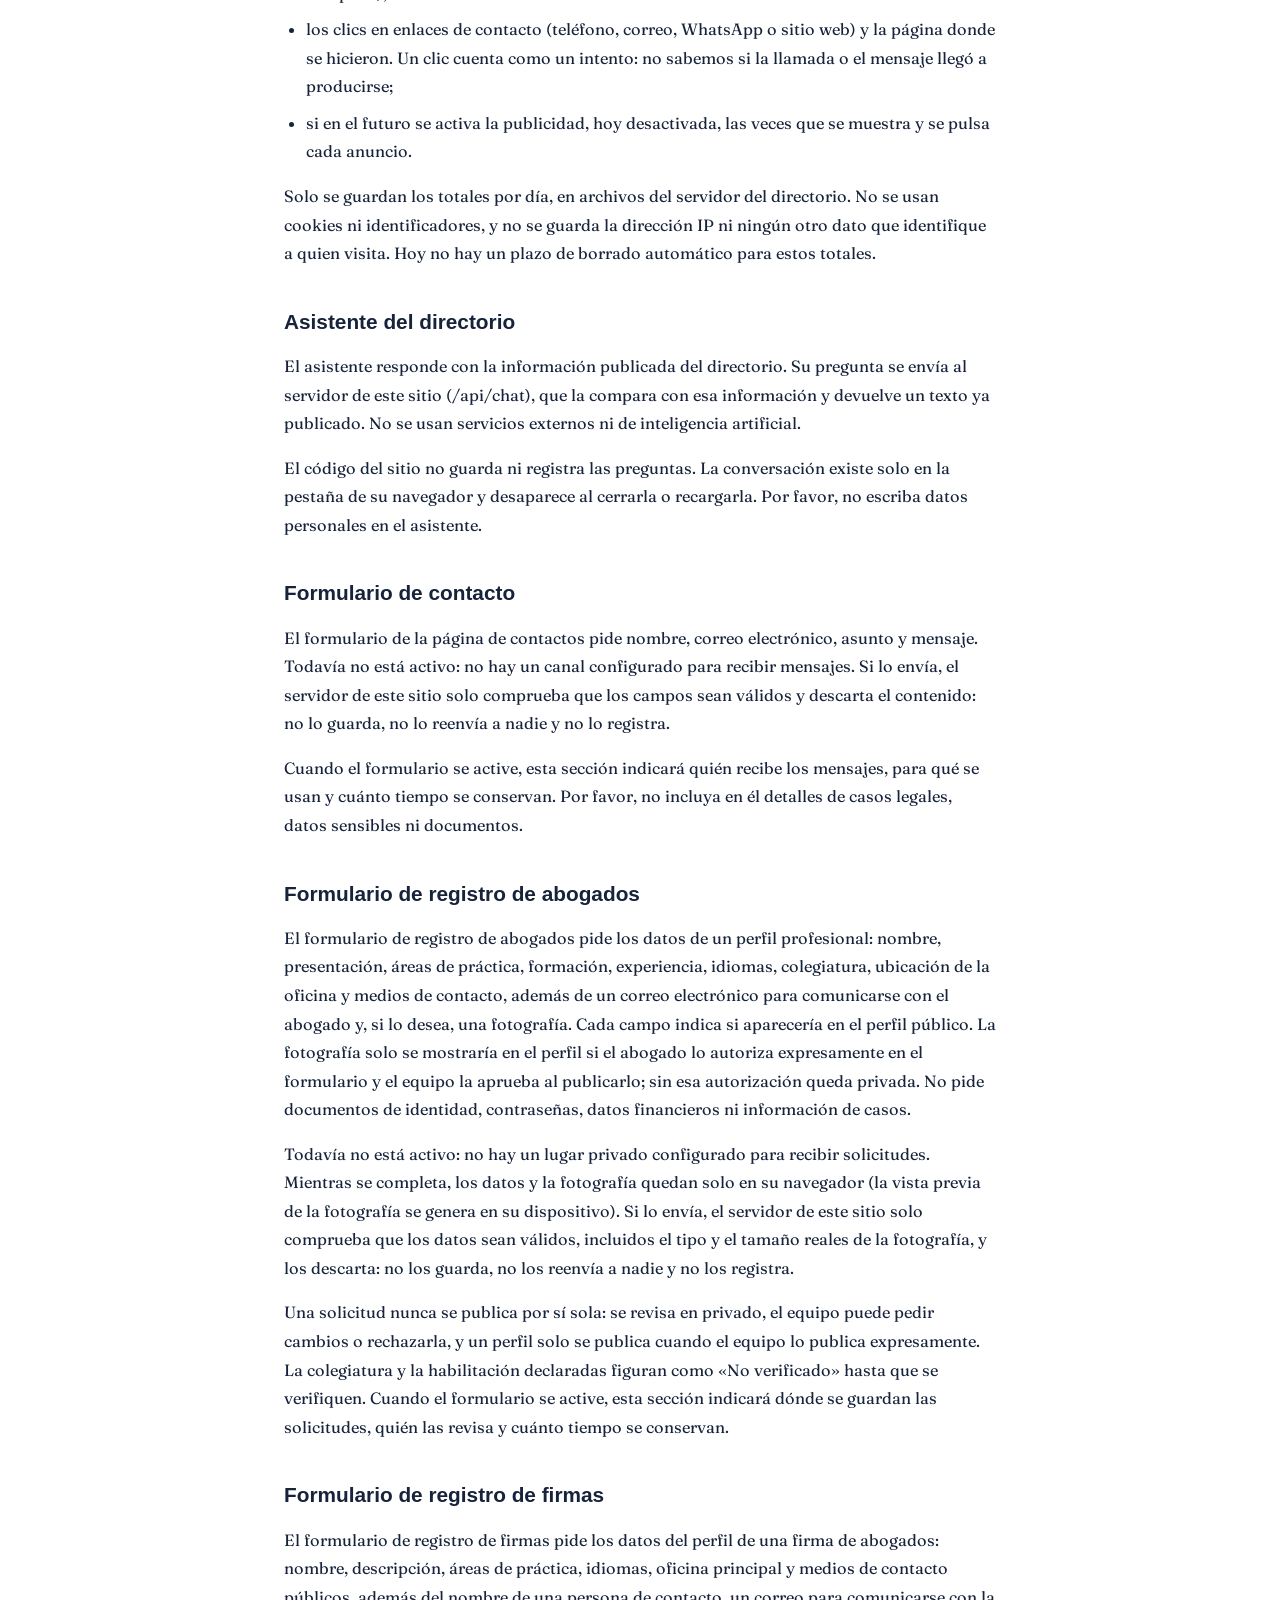
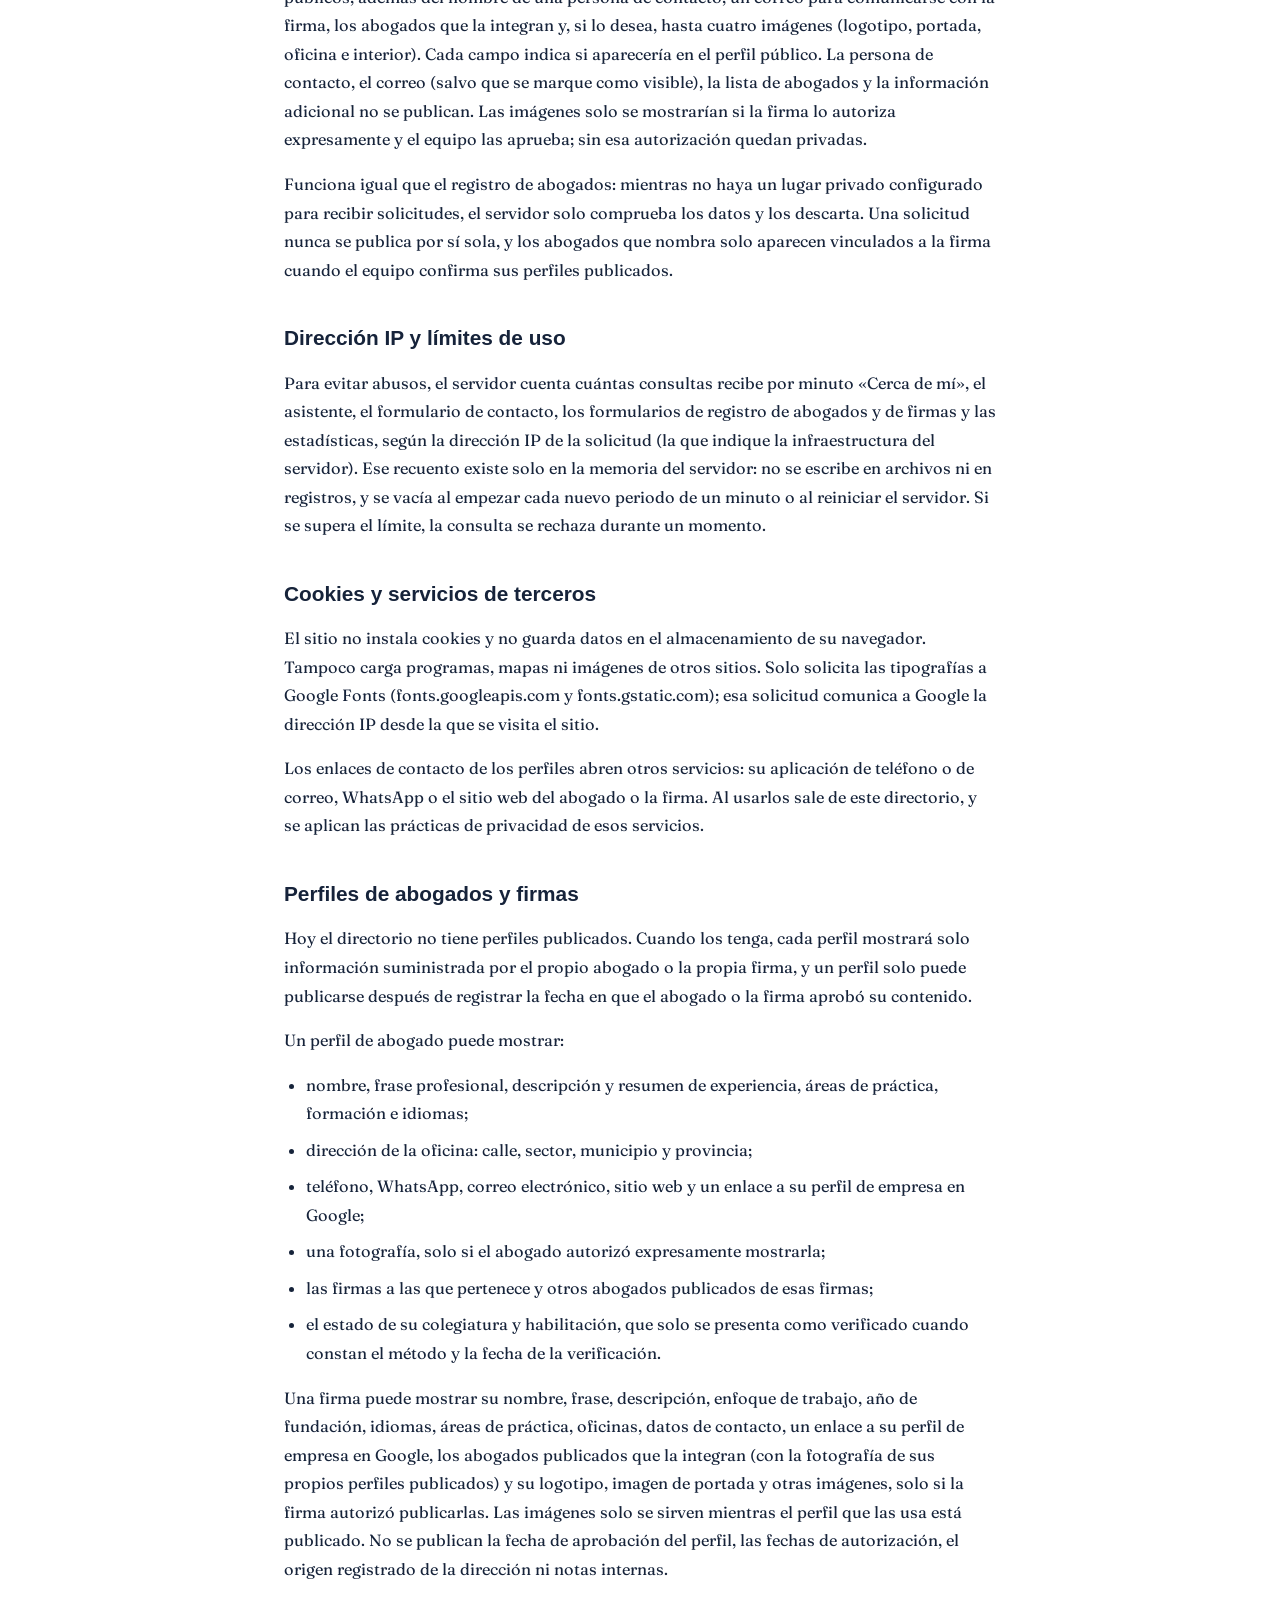
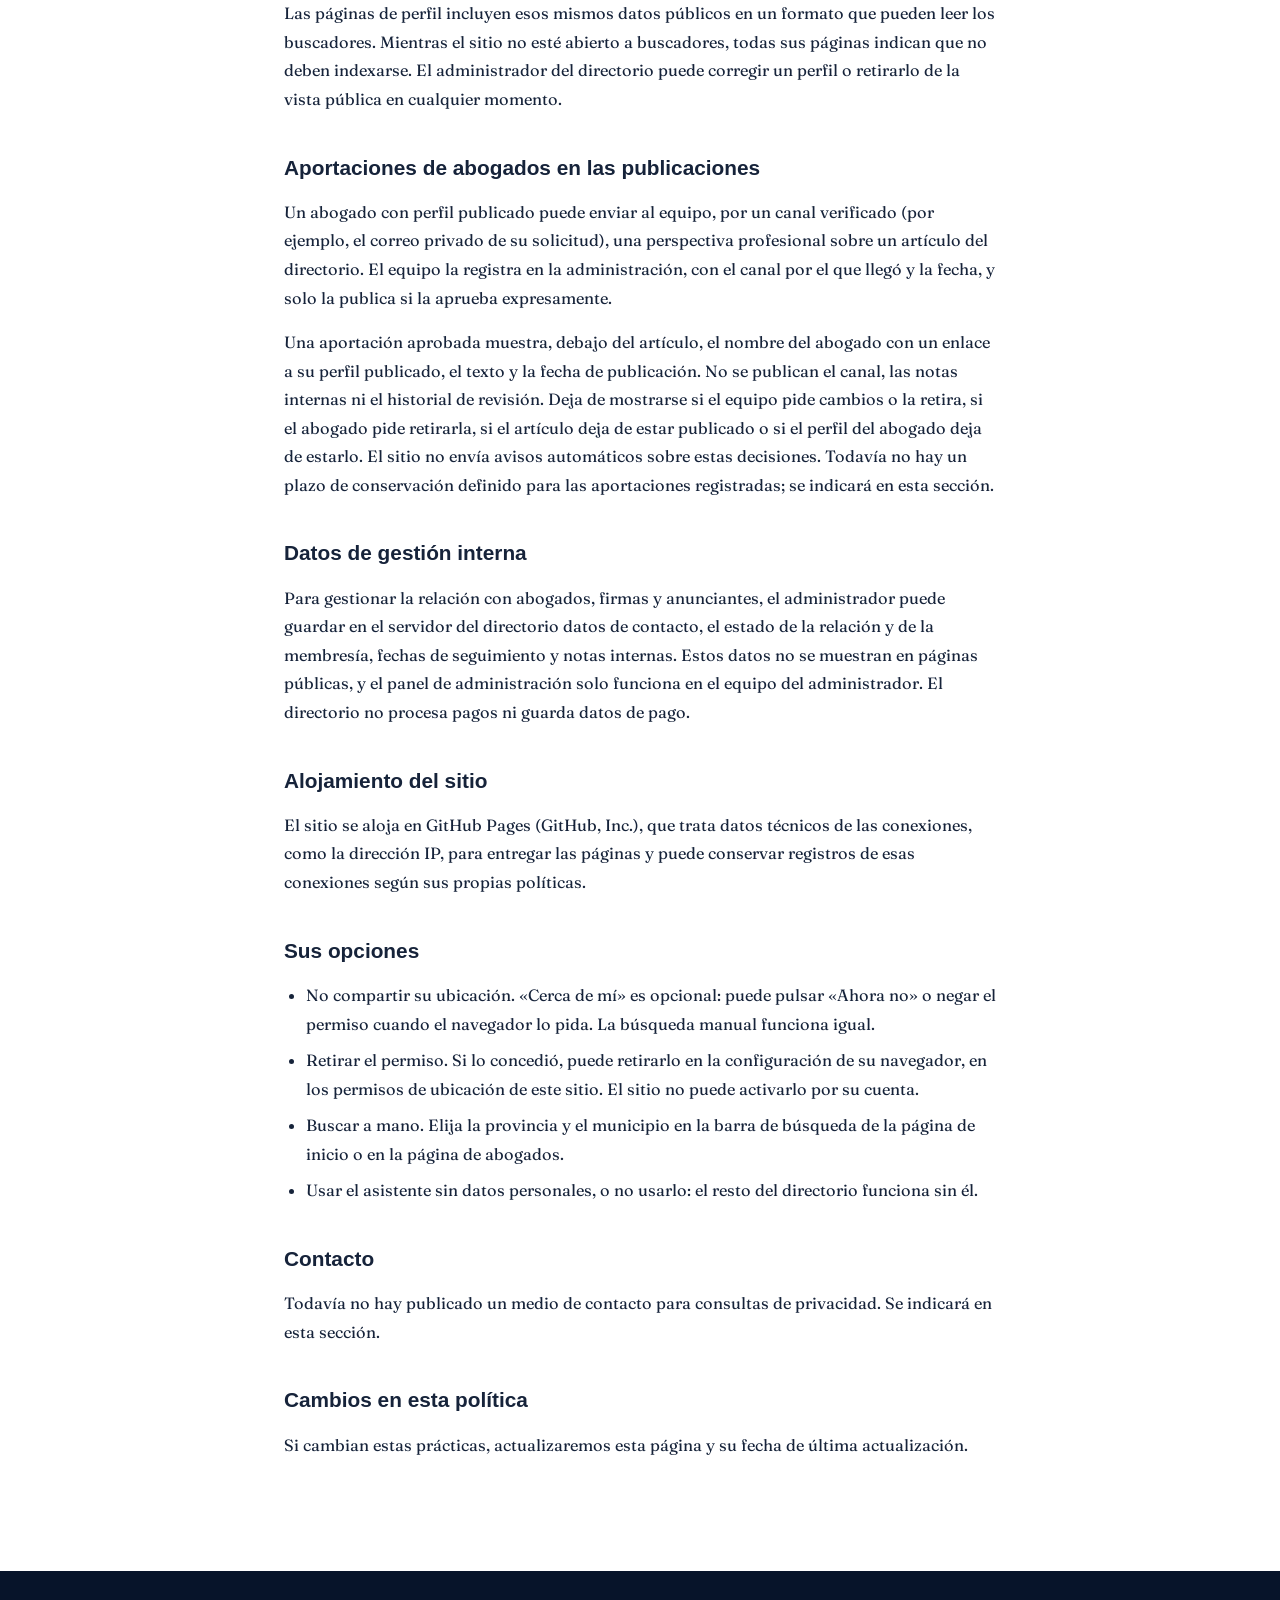
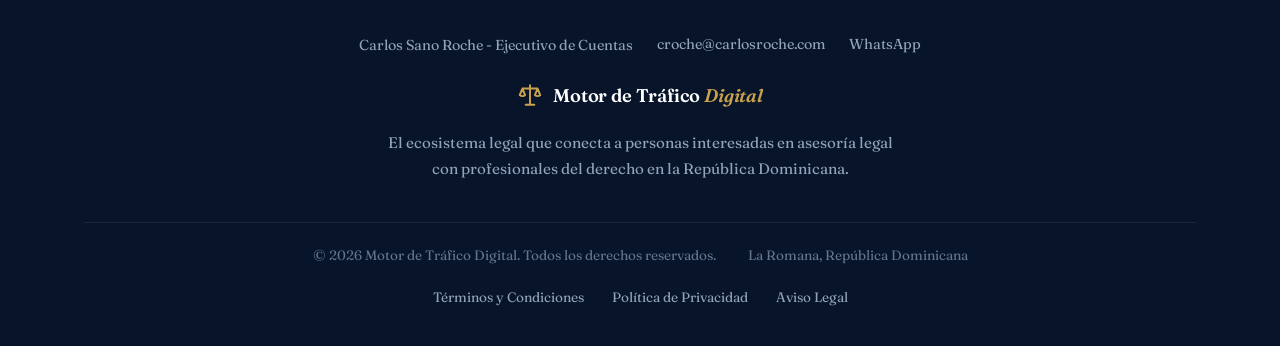
==== commit de251aa3: "Bar accents, RD$1,000 in the refund notice, "de 2026" in the FAQ, and a /wa redirect so links show n" ====
--- a/privacidad.html
+++ b/privacidad.html
@@ -18,8 +18,8 @@
   </head>
   <body>
     <div class="wa-bar">
-      <span>Preguntas? Contactanos!</span>
-      <a href="https://wa.me/18292741749">WhatsApp</a>
+      <span>¿Preguntas? ¡Contáctanos!</span>
+      <a href="./wa/">WhatsApp</a>
     </div>
     <header class="site-header">
       <div class="container header-inner">
@@ -417,7 +417,7 @@
         <div class="footer-contact">
           <span>Carlos Sano Roche - Ejecutivo de Cuentas</span>
           <a href="mailto:croche@carlosroche.com">croche@carlosroche.com</a>
-          <a href="https://wa.me/18292741749">WhatsApp</a>
+          <a href="./wa/">WhatsApp</a>
         </div>
         <a class="logo logo-light" href="./index.html">
           <svg
